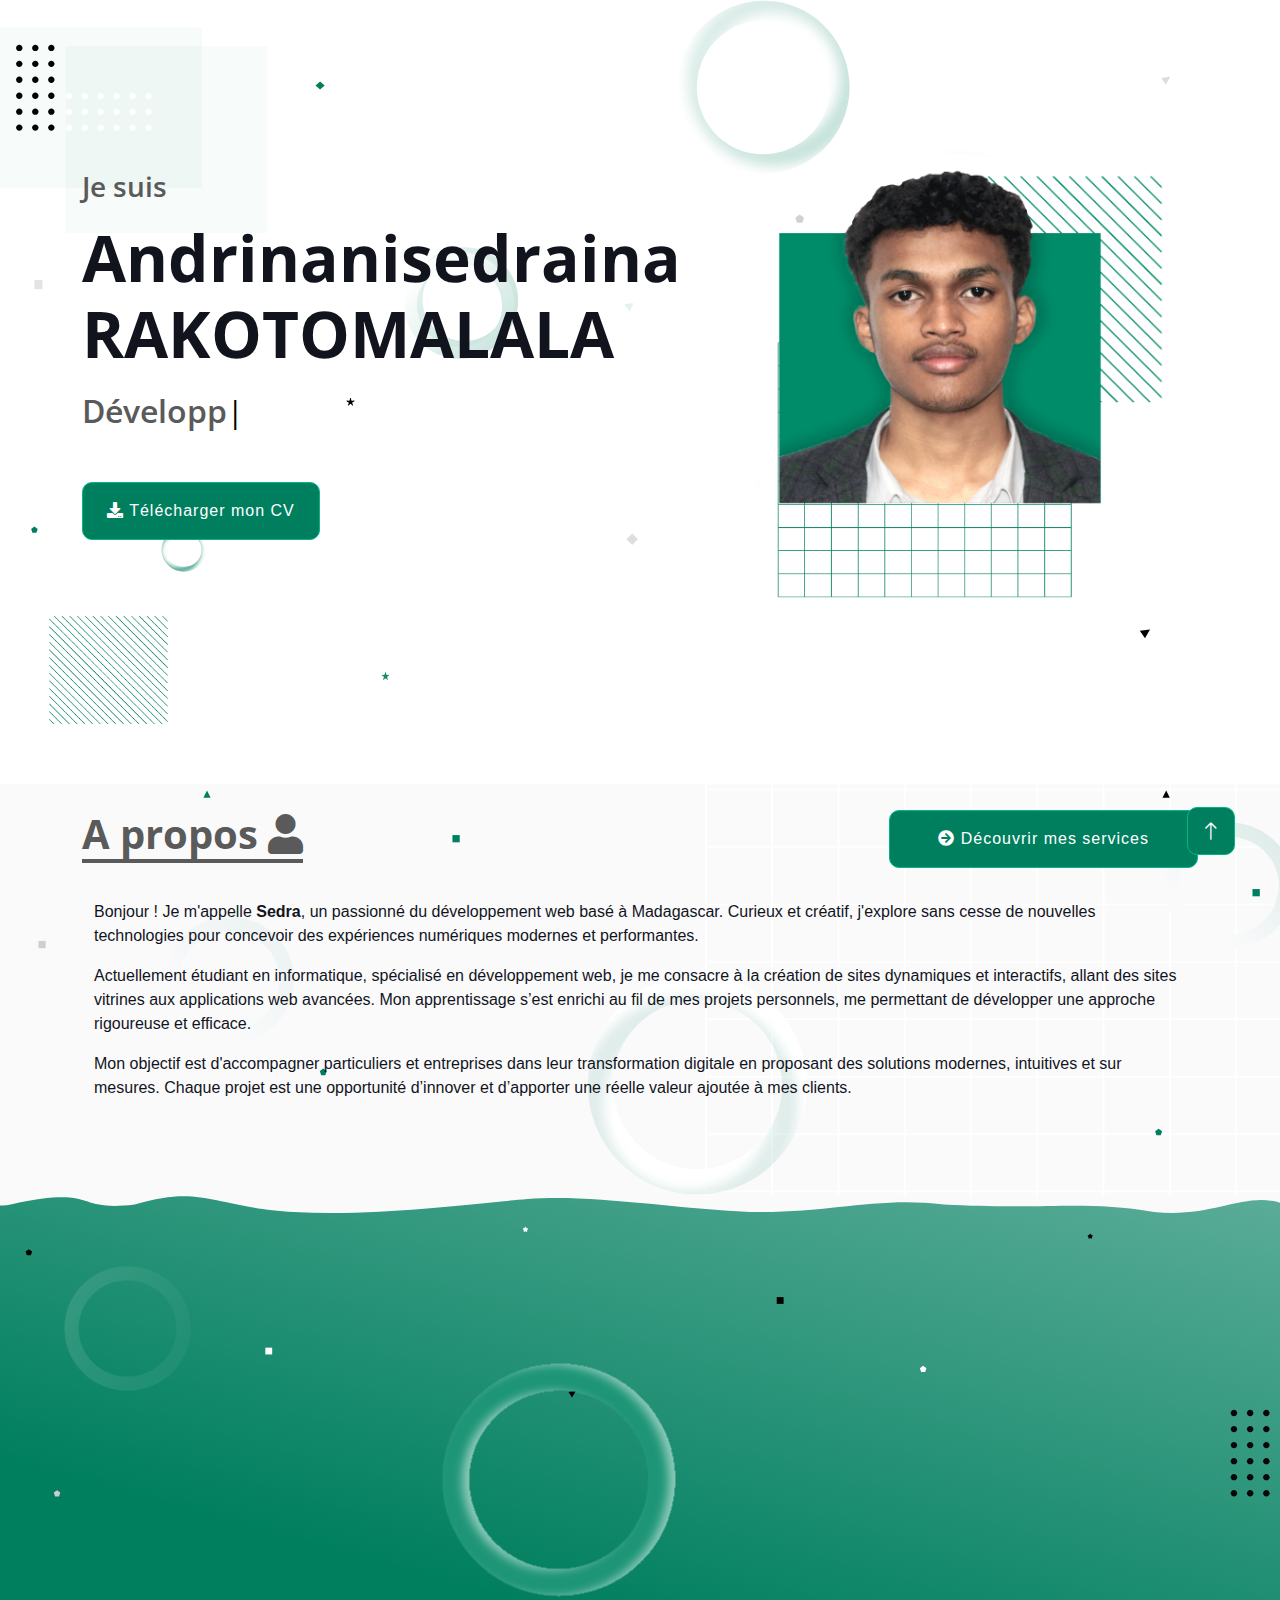
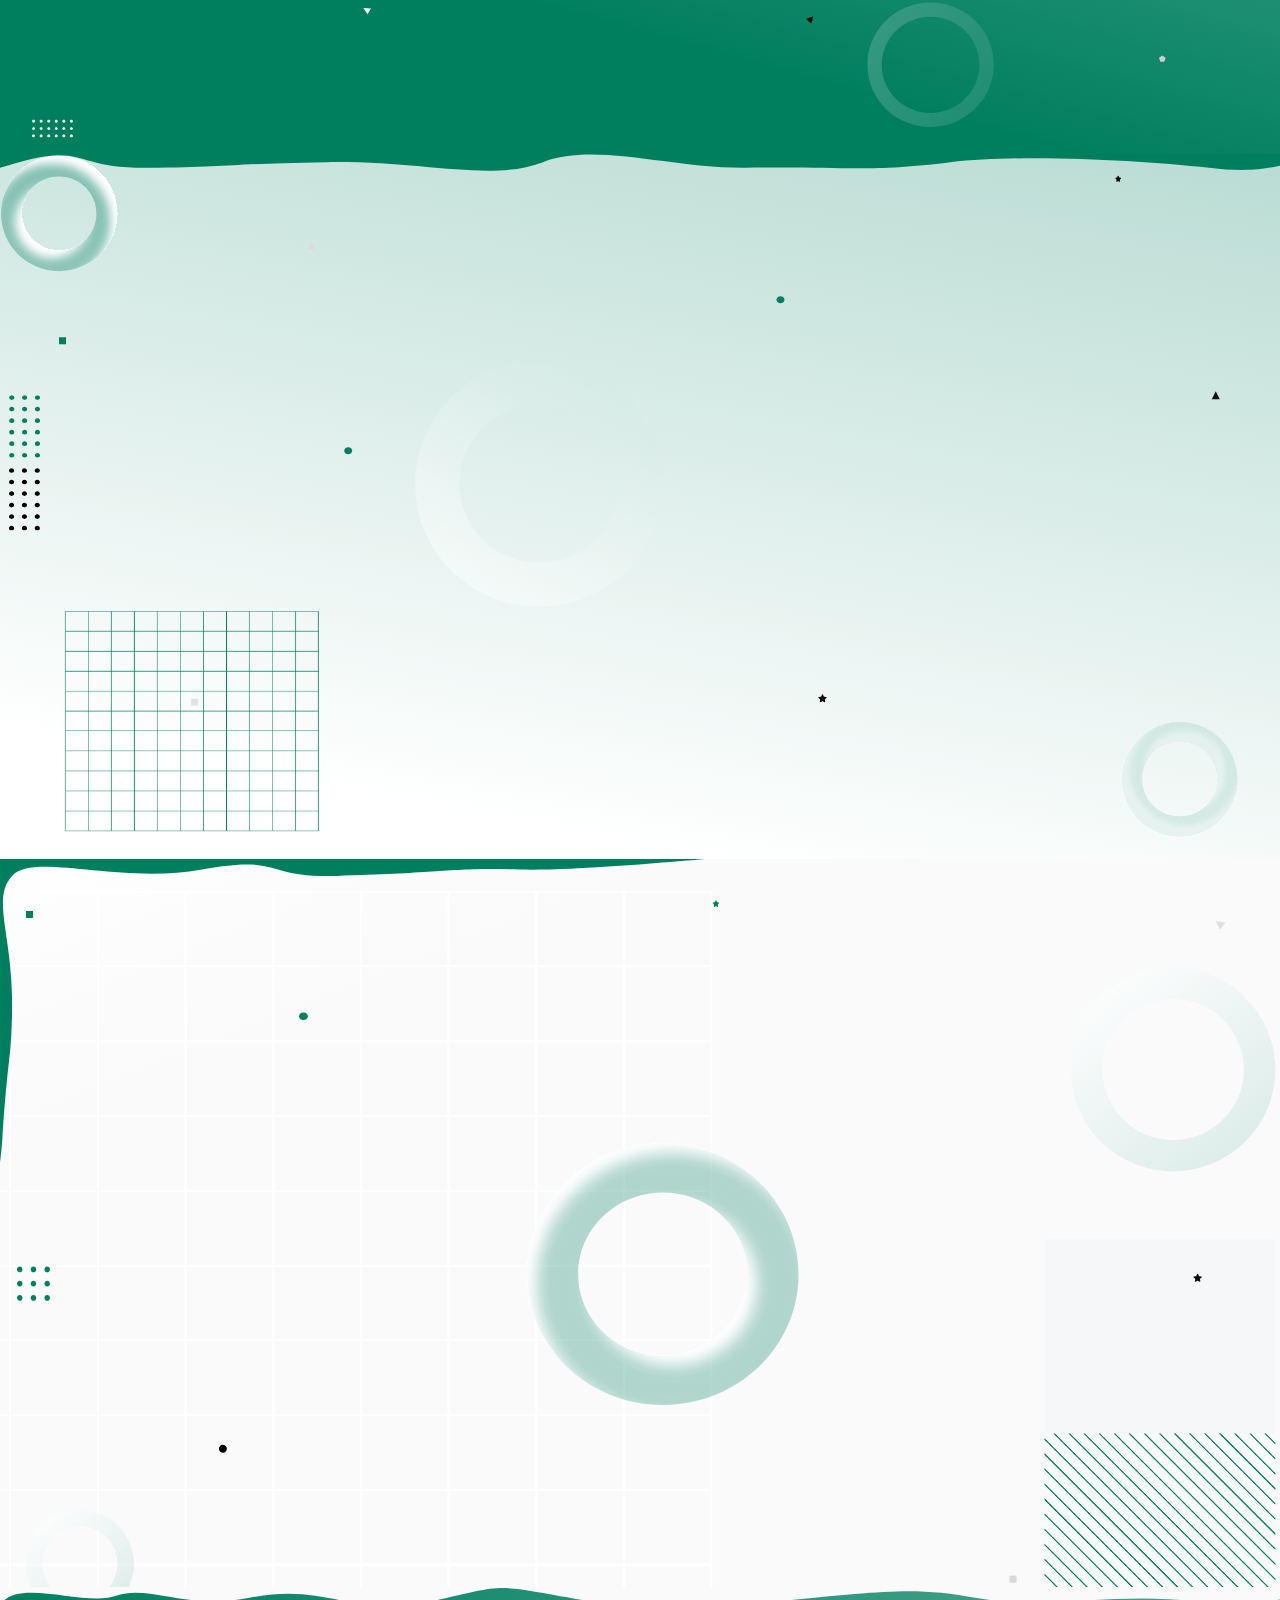
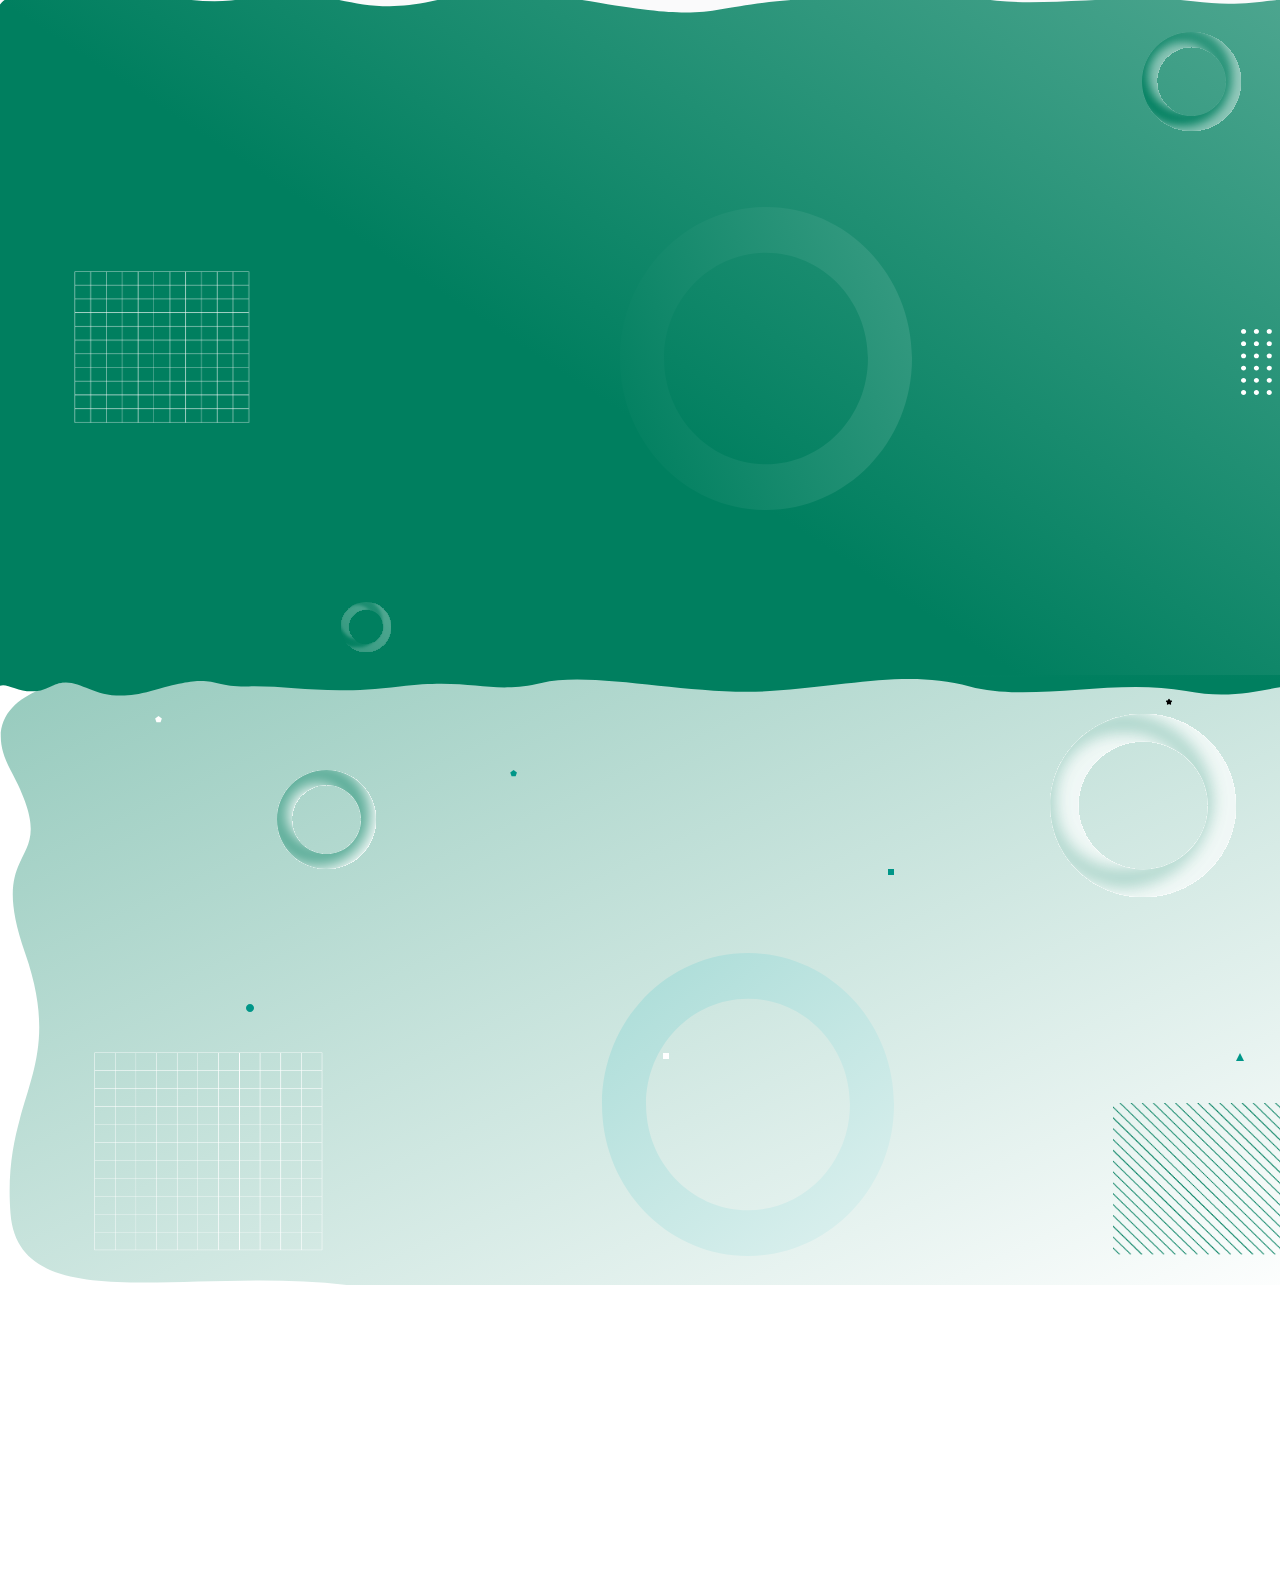
==== index.html @ fb57b001 "Update index.html" ====
<!DOCTYPE html>
<html lang="fr">
    <head>
        <meta charset="utf-8">
        <title>Besedsev</title>
        <meta content="width=device-width, initial-scale=1.0" name="viewport">
        <meta content="" name="keywords">
        <meta content="" name="description">

        <link rel="icon" type="image/png" href="img/favicon.png">


        <link rel="preconnect" href="https://fonts.googleapis.com">
        <link rel="preconnect" href="https://fonts.gstatic.com" crossorigin>
        <link href="https://fonts.googleapis.com/css2?family=Open+Sans:wght@400;500;600;700;800&display=swap" rel="stylesheet">

        <link href="https://cdnjs.cloudflare.com/ajax/libs/font-awesome/5.10.0/css/all.min.css" rel="stylesheet">
        <link href="https://cdn.jsdelivr.net/npm/bootstrap-icons@1.4.1/font/bootstrap-icons.css" rel="stylesheet">

        <link href="lib/animate/animate.min.css" rel="stylesheet">
        <link href="lib/lightbox/css/lightbox.min.css" rel="stylesheet">
        <link href="lib/owlcarousel/assets/owl.carousel.min.css" rel="stylesheet">

        <link href="css/bootstrap.min.css" rel="stylesheet">

        <link href="css/style.css" rel="stylesheet">
    </head>

    <body data-bs-spy="scroll" data-bs-target=".navbar" data-bs-offset="51">

        <div id="spinner" class="show bg-white position-fixed translate-middle w-100 vh-100 top-50 start-50 d-flex align-items-center justify-content-center">
            <img src="img/Logo.svg" class="animate-logo" alt="Logo de chargement" style="width: 100px; height: 100px;">
        </div>



        <nav class="navbar navbar-expand-lg bg-white navbar-light fixed-top py-lg-0 px-4 px-lg-5 wow fadeIn" data-wow-delay="0.1s">
            <a href="index.html" class="navbar-brand d-block d-lg-none scaleanim">
                <img src="img/Logo.svg" style="height: 50px; width: 100px;"class="mylogo" alt="logo"/>
            </a>
            <button type="button" class="navbar-toggler" data-bs-toggle="collapse" data-bs-target="#navbarCollapse">
                <span class="navbar-toggler-icon"></span>
            </button>
            <div class="collapse navbar-collapse justify-content-between py-4 py-lg-0" id="navbarCollapse">
                <div class="navbar-nav ms-auto py-0">
                    <a href="#accueil" class="nav-item nav-link active scaleanim">Accueil</a>
                    <a href="#apropos" class="nav-item nav-link scaleanim">A propos</a>
                    <a href="#competence" class="nav-item nav-link scaleanim">Compétences</a>
                   
                </div>
                <a href="index.php" class="navbar-brand py-3 px-4 mx-3 d-none logo d-lg-block scaleanim">
                    <img src="img/Logo.svg" style="height: 50px; width: 200px;"class="mylogo" alt="logo"/>
                </a>
                <div class="navbar-nav me-auto py-0">
                    <a href="#educations" class="nav-item nav-link scaleanim">Education</a>
                    <a href="#services" class="nav-item nav-link scaleanim">Services</a>
                    <a href="#projets" class="nav-item nav-link scaleanim">Projets</a>
                    <a href="#contact" class="nav-item nav-link scaleanim">Contact</a>
                </div>
            </div>
        </nav>
        <div class="container-fluid bg-light my-6 mt-0" id="accueil">
            <div class="container">
                <div class="row g-5 align-items-center marge">
                    <div class="col-lg-6 py-6 pb-0 pt-lg-0">
                        <h3 class="text-gray mb-3 wow fadeIn" data-wow-delay="0.5s">Je suis</h3>
                        <h2 class="display-3 mb-3 text-dark nom wow fadeInLeft" data-wow-delay="0.3s">
                            Andrinanisedraina RAKOTOMALALA
                        </h2>
                        <h2 class="typed-text-output d-inline"></h2>
                        <div class="typed-text d-none">Développeur web</div>
                        <div class="d-flex align-items-center pt-5">
                    <a href="assets/CV_Sedra_DevWeb_2025.pdf" class="btn btn-primary py-3 px-4 me-5" download>
                        <span class="download-icon">
                            <i class="fas fa-download"></i>
                        </span>
                        <span>Télécharger mon CV</span>
                        <div class="download-effect"></div>
                    </a>
        </div>
                    </div>

                    <div class="col-lg-6 text-center wow fadeInRight" data-wow-delay="0.5s" style="position: relative;">
                        <img src="img/profile11.webp" class="img-fluid profile-img wow fadeIn" data-wow-delay="1s" alt="Mon Image">

                    </div>
                </div>
            </div>
        </div>
        
        <div class="container-fluid aboutimg bg-light pb-5" id="apropos">
            <div class="container">
                <div class="row g-5 wow fadeInUp" data-wow-delay="0.1s">
                    <div class="col">
                        <h1 class="display-6 mb-0 tsipika">A propos <i class="fas fa-user tsipika"></i></h1>
                    </div>
                    <div class="col-lg-6 text-lg-end">
                        <a class="btn btn-primary py-3 px-5" href="#services"><i class="fas fa-arrow-circle-right"></i> Découvrir mes services</a>

                    </div>
                </div>
                <div class="container">
                    <p class="text-dark text-justify">
                        Bonjour ! Je m'appelle <span class="fw-bold text-dark">Sedra</span>, un passionné du développement web basé à Madagascar.
                        Curieux et créatif, j'explore sans cesse de nouvelles technologies pour concevoir des expériences numériques modernes et performantes.
                    </p>
                    <p class="text-dark text-justify">
                        Actuellement étudiant en informatique, spécialisé en développement web, je me consacre à la création de sites dynamiques et interactifs,
                        allant des sites vitrines aux applications web avancées. Mon apprentissage s’est enrichi au fil de mes projets personnels,
                        me permettant de développer une approche rigoureuse et efficace.
                    </p>
                    <p class="text-dark text-justify">
                        Mon objectif est d'accompagner particuliers et entreprises dans leur transformation digitale en proposant des solutions modernes, intuitives et sur mesures.
                        Chaque projet est une opportunité d’innover et d’apporter une réelle valeur ajoutée à mes clients.
                    </p>
                </div>
            </div>
        </div>

        <div class="container-fluid bg-primary p-5 skillimg" id="competence">
            <div class="container">
                <div class="row g-5 wow fadeInUp bg-pattern" data-wow-delay="0.1s">
                    <div class="col">
                        <h1 class="display-6 text-light mb-0 tsipika">Mes Compétences <i class="fas fa-lightbulb tsipika"></i></h1> 
                    </div>
                    <div class="col-lg-6 text-lg-end">
                        <a class="btn btn-light py-3 px-5" href="#contact"><i class="fa fa-handshake fleche"></i> Collaborez avec moi</a>
                    </div>
                </div>
                

                <div class="row wow fadeInUp" data-wow-delay="0.3s">
                    <div class="col-md-6">
                        <div class="skill scaleanim mb-4 p-3 shadow rounded bg-light wow fadeInUp">
                            <div class="d-flex justify-content-between align-items-center">
                                <h5 class="fw-bold text-danger"><i class="fab fa-html5"></i> HTML/CSS</h5>
                                <span class="fw-bold">90%</span>
                            </div>
                            <div class="progress rounded-pill">
                                <div class="progress-bar bg-danger rounded-pill" role="progressbar" style="width: 90%" aria-valuenow="90" aria-valuemin="0" aria-valuemax="100"></div>
                            </div>
                        </div>

                        <div class="skill scaleanim mb-4 p-3 shadow rounded bg-light wow fadeInUp">
                            <div class="d-flex justify-content-between align-items-center">
                                <h5 class="fw-bold" style="color:#5629c2;"><i class="fab fa-php"></i> PHP</h5>
                                <span class="fw-bold">70%</span>
                            </div>
                            <div class="progress rounded-pill">
                                <div class="progress-bar rounded-pill" role="progressbar" style="background-color:#5629c2; width: 70%" aria-valuenow="65" aria-valuemin="0" aria-valuemax="100"></div>
                            </div>
                        </div>

                        <div class="skill scaleanim mb-4 p-3 shadow rounded bg-light wow fadeInUp">
                            <div class="d-flex justify-content-between align-items-center">
                                <h5 class="fw-bold" style="color:#ffd900;"><i class="fab fa-laravel"></i> Laravel</h5>
                                <span class="fw-bold">50%</span>
                            </div>
                            <div class="progress rounded-pill">
                                <div class="progress-bar rounded-pill" role="progressbar" style="background-color:#ffd900; width: 50%" aria-valuenow="50" aria-valuemin="0" aria-valuemax="100"></div>
                            </div>
                        </div>

                        <div class="skill scaleanim mb-4 p-3 shadow rounded bg-light wow fadeInUp">
                            <div class="d-flex justify-content-between align-items-center">
                                <h5 class="fw-bold text-dark"><i class="fab fa-symfony"></i> Symfony</h5>
                                <span class="fw-bold">40%</span>
                            </div>
                            <div class="progress rounded-pill">
                                <div class="progress-bar rounded-pill" role="progressbar" style="background-color:black; width: 40%" aria-valuenow="50" aria-valuemin="0" aria-valuemax="100"></div>
                            </div>
                        </div>
                    </div>
                    

                    <div class="col-md-6">
                        <div class="skill scaleanim mb-4 p-3 shadow rounded bg-light wow fadeInUp">
                            <div class="d-flex justify-content-between align-items-center">
                                <h5 class="fw-bold text-danger"><i class="fab fa-js"></i> Javascript</h5>
                                <span class="fw-bold">50%</span>
                            </div>
                            <div class="progress rounded-pill">
                                <div class="progress-bar bg-danger rounded-pill" role="progressbar" style="width: 50%" aria-valuenow="50" aria-valuemin="0" aria-valuemax="100"></div>
                            </div>
                        </div>

                        <div class="skill scaleanim mb-4 p-3 shadow rounded bg-light wow fadeInUp">
                            <div class="d-flex justify-content-between align-items-center">
                                <h5 class="fw-bold text-info"><i class="fab fa-react"></i> React JS</h5>
                                <span class="fw-bold">40%</span>
                            </div>
                            <div class="progress rounded-pill">
                                <div class="progress-bar bg-info rounded-pill" role="progressbar" style="width: 40%" aria-valuenow="40" aria-valuemin="0" aria-valuemax="100"></div>
                            </div>
                        </div>

                        <div class="skill scaleanim mb-4 p-3 shadow rounded bg-light wow fadeInUp">
                            <div class="d-flex justify-content-between align-items-center">
                                <h5 class="fw-bold text-danger"><i class="fab fa-vuejs"></i> Vue JS</h5>
                                <span class="fw-bold">40%</span>
                            </div>
                            <div class="progress rounded-pill">
                                <div class="progress-bar bg-danger rounded-pill" role="progressbar" style="width: 40%" aria-valuenow="50" aria-valuemin="0" aria-valuemax="100"></div>
                            </div>
                        </div>

                        <div class="skill scaleanim mb-4 p-3 shadow rounded bg-light wow fadeInUp">
                            <div class="d-flex justify-content-between align-items-center">
                                <h5 class="fw-bold text-dark"><i class="fab fa-wordpress"></i> WordPress</h5>
                                <span class="fw-bold">60%</span>
                            </div>
                            <div class="progress rounded-pill">
                                <div class="progress-bar bg-dark rounded-pill" role="progressbar" style="width: 60%" aria-valuenow="60" aria-valuemin="0" aria-valuemax="100"></div>
                            </div>
                        </div>
                    </div>
                </div>
            </div>
        </div>

        <div class="container-fluid educationimg p-5" id="educations">
    <div class="container">
        <div class="row g-3 align-items-center wow fadeInUp" data-wow-delay="0.1s">
            <div class="col-12 col-lg-12">
                <h1 class="display-6 tsipika">Études et formations <i class="fas fa-graduation-cap tsipika"></i></h1>
            </div>
        </div>

        <div class="col-lg-12 wow fadeInUp mt-4">
            <ul class="nav nav-pills mb-4 p-3 bg-white shadow-sm justify-content-center">
                <li class="nav-item">
                    <a class="nav-link active px-3 py-2 d-flex align-items-center" data-bs-toggle="pill" href="#tab-2">
                        <i class="fas fa-graduation-cap me-2"></i>
                        <span>Éducations</span>
                    </a>
                </li>
                <li class="nav-item">
                    <a class="nav-link px-3 py-2 d-flex align-items-center" data-bs-toggle="pill" href="#tab-1">
                        <i class="fas fa-chalkboard-teacher me-2"></i>
                        <span>Formations</span>
                    </a>
                </li>
            </ul>

            <div class="tab-content pb-5">
                <div id="tab-1" class="tab-pane fade show active p-4 bg-white shadow rounded">
                    <div class="row gy-4">
                        <div class="col-sm-6">
                            <h5 class="fw-bold text-dark"> Introduction à la blockchain et aux cryptomonnaies</h5>
                            <hr class="text-primary my-2">
                            <p class="text-muted mb-1">Février, 2025</p>
                            <h6 class="text-primary"> Binance Crypto Académie – formation en ligne</h6>
                        </div>
                        <div class="col-sm-6">
                            <h5 class="fw-bold text-dark">Développement web du clic au code</h5>
                            <hr class="text-primary my-2">
                            <p class="text-muted mb-1">Novembre, 2024</p>
                            <h6 class="text-primary">Orange Digital Center - Gare Soarano</h6>
                        </div>
                        <div class="col-sm-6">
                            <h5 class="fw-bold text-dark">Inroduction à l'électronique embarquée</h5>
                            <hr class="text-primary my-2">
                            <p class="text-muted mb-1">Novembre, 2024</p>
                            <h6 class="text-primary">Orange Digital Center - Gare Soarano</h6>
                        </div>
                        <div class="col-sm-6">
                            <h5 class="fw-bold text-dark">Développement web fullstack</h5>
                            <hr class="text-primary my-2">
                            <p class="text-muted mb-1">Août au Septembre, 2024</p>
                            <h6 class="text-primary">Top Level Center - 67HA</h6>
                        </div>
                        <div class="col-sm-6">
                            <h5 class="fw-bold text-dark">Anglais parlé</h5>
                            <hr class="text-primary my-2">
                            <p class="text-muted mb-1">Novembre 2023</p>
                            <h6 class="text-primary">AECM Madagascar - Ambatondrazaka</h6>
                        </div>
                    </div>
                </div>

                <div id="tab-2" class="tab-pane fade p-4 bg-white shadow rounded">
                    <div class="row gy-4">
                        <div class="col-sm-6">
                            <h5 class="fw-bold text-dark">Informatique (Base de Données & Génie Logiciel)</h5>
                            <hr class="text-primary my-2">
                            <p class="text-muted mb-1">2021 à ce jour en licence 3</p>
                            <h6 class="text-primary">CNTEMAD Antananarivo</h6>
                        </div>
                        <div class="col-sm-6">
                            <h5 class="fw-bold text-dark">Baccalauréat Scientifique</h5>
                            <hr class="text-primary my-2">
                            <p class="text-muted mb-1">2020</p>
                            <h6 class="text-primary">Lycée Privé NFA Ambatondrazaka</h6>
                        </div>
                    </div>
                </div>
            </div>
        </div>
    </div>
</div>

        
        
        <div class="container-fluid serviceimg bg-light pb-5" id="services">
            <div class="container">
                <div class="row g-5 wow fadeInUp" data-wow-delay="0.1s">
                    <div class="col">
                        <h1 class="display-6 mb-0 tsipika">Mes Services <i class="fa fa-tasks tsipika"></i></h1>
                    </div>
                    <div class="col-lg-6 text-lg-end">
                        <a class="btn btn-primary py-3 px-5" href="#contact"><i class="fas fa-envelope email"></i> Prenez contact</a>
                    </div>
                </div>
                <div class="row g-4 pb-4">
                    <div class="col-lg-6 wow fadeInLeft" data-wow-delay="0.1s">
                        <div class="service-item d-flex scaleanim bordeer flex-column flex-sm-row bg-white rounded h-100 p-4 p-lg-5">
                            <div class="bg-icon flex-shrink-0 mb-3">
                                <i class="fa fa-shopping-cart fa-2x text-white"></i>
                            </div>
                            <div class="ms-sm-4">
                                <h4 class="mb-3">Création de boutiques en ligne (E-commerce)</h4>
                                <p class="text-muted">Conception de sites de commerce en ligne avec des fonctionnalités de gestion des produits, paiement sécurisé.</p>
                            </div>
                        </div>
                    </div>

                    <div class="col-lg-6 wow fadeInRight" data-wow-delay="0.3s">
                        <div class="service-item scaleanim bordeer d-flex flex-column flex-sm-row bg-white rounded h-100 p-4 p-lg-5">
                            <div class="bg-icon flex-shrink-0 mb-3">
                                <i class="fa fa-mobile-alt fa-2x text-white"></i>
                            </div>
                            <div class="ms-sm-4">
                                <h4 class="mb-3">Développement d’applications web et PWA</h4>
                                <p class="text-muted">Conception d’applications accessibles sur mobile et hors ligne avec une interface fluide.</p>
                            </div>
                        </div>
                    </div>

                    <div class="col-lg-6 wow fadeInUp" data-wow-delay="0.1s">
                        <div class="service-item bordeer scaleanim d-flex flex-column flex-sm-row bg-white rounded h-100 p-4 p-lg-5">
                            <div class="bg-icon flex-shrink-0 mb-3">
                                <i class="fab fa-wordpress fa-2x text-white"></i>

                            </div>
                            <div class="ms-sm-4">
                                <h4 class="mb-3">Intégration de CMS</h4>
                                <p class="text-muted">Installation et personnalisation de CMS populaires pour permettre une gestion facile des contenus, tout en maintenant une performance optimale.</p>
                            </div>
                        </div>
                    </div>

                    <div class="col-lg-6 wow  fadeInDown" data-wow-delay="0.3s">
                        <div class="service-item bordeer scaleanim d-flex flex-column flex-sm-row bg-white rounded h-100 p-4 p-lg-5">
                            <div class="bg-icon flex-shrink-0 mb-3">
                                <i class="fa fa-tools fa-2x text-white"></i>
                            </div>
                            <div class="ms-sm-4">
                                <h4 class="mb-3">Maintenance & Optimisation</h4>
                                <p class="text-muted">Optimisation et suivi des performances de vos sites web.</p>
                            </div>
                        </div>
                    </div>
                </div>
            </div>
        </div>

        <div class="container-xxl bg-primary projetimg pb-5" id="projets">
            <div class="container">
                <div class="row g-5 align-items-center wow fadeInUp" data-wow-delay="0.1s">
                    <div class="col-lg-6">
                        <h1 class="display-6 mb-0 text-light tsipika">Mes Projets <i class="fas fa-folder-open tsipika"></i></h1> 
                    </div>


                    <div class="col-lg-6 text-lg-end">
                        <ul class="list-inline mx-n3 mb-0" id="portfolio-flters">
                            <li class="mx-3 active" data-filter="*">Tous</li>
                            <li class="mx-3" data-filter=".first">Site de gestion</li>
                            <li class="mx-3" data-filter=".second">Site vitrine</li>
                        </ul>
                    </div>
                        
                </div>

                <div class="row g-4 portfolio-container wow fadeInUp" data-wow-delay="0.1s">
                    <div class="col-lg-4 col-md-6 portfolio-item first">
                        <div class="portfolio-img scaleanim border bordeer rounded overflow-hidden">
                            <img class="img-fluid" src="img/project-3.webp" alt="Projet 1">
                            <div class="portfolio-overlay">
                                <h3>Gestion d'un grand hôpital (Octobre 2024 - Janvier 2025)</h3>
                                <p>Un système complet pour gérer les patients, les rendez-vous médicaux, et l’organisation du personnel hospitalier etc...</p>
                                <p>Technologies utilisées: CodeIgniter 2, Bootstrap 5, JavaScript, HTML/CSS</p>
                                
                                <div class="portfolio-icons">
                                    <a class="btn btn-lg-square btn-outline-secondary border-2 mx-1" href="img/project-3.webp" data-lightbox="portfolio">
                                        <i class="fa fa-eye"></i>
                                    </a>
                                   <!--  <a class="btn btn-lg-square btn-outline-secondary border-2 mx-1" href="#">
                                        <i class="fa fa-link"></i>
                                    </a> -->
                                </div>
                            </div>
                        </div>
                    </div>

                    <div class="col-lg-4 col-md-6 portfolio-item first">
                        <div class="portfolio-img scaleanim border bordeer rounded overflow-hidden">
                            <img class="img-fluid" src="img/project-2.webp" alt="Projet 2">
                            <div class="portfolio-overlay">
                            <h3>Plateforme de gestion des transactions en cryptomonnaie (en cours)</h3>
                                <p>Développement d'une application web permettant de gérer les transactions en cryptomonnaie. 
                                <p>Technologies utilisées: Laravel 10, Bootstrap 5, HTML/CSS</p>

                               
                                <div class="portfolio-icons">
                                    <a class="btn btn-lg-square btn-outline-secondary border-2 mx-1" href="img/project-2.webp" data-lightbox="portfolio">
                                        <i class="fa fa-eye"></i>
                                    </a>
                                 <!--    <a class="btn btn-lg-square btn-outline-secondary border-2 mx-1" href="#">
                                        <i class="fa fa-link"></i>
                                    </a> -->
                                </div>
                            </div>
                        </div>
                    </div>

                    <div class="col-lg-4 col-md-6 portfolio-item first">
                        <div class="portfolio-img scaleanim border bordeer rounded overflow-hidden">
                            <img class="img-fluid" src="img/project-1.webp" alt="Projet 3">
                            <div class="portfolio-overlay">
                                <h3>Gestion des notes des étudiants (Juillet 2024 – Septembre 2024)</h3>
                                <p>Projet en PHP pour la gestion des étudiants, classes, matières, notes.</p>
                                <p>Technologie utilisée: PHP 8, Bootstrap 5, HTML/CSS</p>
                                <div class="portfolio-icons">
                                    <a class="btn btn-lg-square btn-outline-secondary border-2 mx-1" href="img/project-1.webp" data-lightbox="portfolio">
                                        <i class="fa fa-eye"></i>
                                    </a>
                                    <a class="btn btn-lg-square btn-outline-secondary border-2 mx-1" href="https://gestionnotes.byethost22.com">
                                        <i class="fa fa-link"></i>
                                    </a>
                                </div>
                            </div>
                        </div>
                    </div>
                    <div class="col-lg-4 col-md-6 portfolio-item second">
                        <div class="portfolio-img scaleanim border bordeer rounded overflow-hidden">
                            <img class="img-fluid" src="img/project-4.webp" alt="Projet 4">
                            <div class="portfolio-overlay">
                                <h3>Mon site web portfolio officiel (Janvier 2025 - Février 2025)</h3>
                                <p>Un espace où je partage ma biographie, mes compétences et mes projets en tant que développeur web.</p>
                                <p>Technologies et outils utilisées: Javascript, Bootstrap 5, HTML/CSS, Lunacy</p>
                                <div class="portfolio-icons">
                                    <a class="btn btn-lg-square btn-outline-secondary border-2 mx-1" href="img/project-4.webp" data-lightbox="portfolio">
                                        <i class="fa fa-eye"></i>
                                    </a>
                                    <a class="btn btn-lg-square btn-outline-secondary border-2 mx-1" href="https://besedev.vercel.app">
                                        <i class="fa fa-link"></i>
                                    </a>
                                </div>
                            </div>
                        </div>
                    </div>
                    <div class="col-lg-4 col-md-6 portfolio-item second">
                        <div class="portfolio-img scaleanim border bordeer rounded overflow-hidden">
                            <img class="img-fluid" src="img/project-5.webp" alt="Projet 5">
                            <div class="portfolio-overlay">
                                <h3>Portfolio 2</h3>
                                <p>Mon portfolio personnel 2 (Août 2024 – Septembre 2024)</p>
                                <p>Technologies utilisées: ReactJs, HTML/CSS (projet pratique du framework ReactJs)</p>
                                <div class="portfolio-icons">
                                    <a class="btn btn-lg-square btn-outline-secondary border-2 mx-1" href="img/project-5.webp" data-lightbox="portfolio">
                                        <i class="fa fa-eye"></i>
                                    </a>
                                    <!-- <a class="btn btn-lg-square btn-outline-secondary border-2 mx-1" href="#">
                                        <i class="fa fa-link"></i>
                                    </a>
 -->                                </div>
                            </div>
                        </div>
                    </div>

                </div>
            </div>
        </div>

        <div class="container-fluid contactimg pb-4" id="contact">
            <div class="container">
                <div class="row g-5 wow fadeInUp" data-wow-delay="0.1s">
                    <div class="col-lg-12">
                        <h1 class="display-6 mb-0 tsipika">Contact <i class="fas fa-phone tsipika"></i></h1> 
                    </div>
                </div>
                <div class="row g-5">
                    <div class="col-lg-5 col-md-6 wow fadeInUp" data-wow-delay="0.1s">
                        <p class="mb-2">Adresse :</p>
                        <h3 class="fw-bold">Antananarivo, Madagascar</h3>
                        <hr class="w-100">
                        <p class="mb-2">Téléphone :</p>
                        <h3 class="fw-bold">+261 38 36 028 76</h3>
                        <hr class="w-100">
                        <p class="mb-2">Email :</p>
                        <h3 class="fw-bold">nisedraina999@gmail.com</h3>
                        <hr class="w-100">
                        <p class="mb-2">Autres moyens de communication :</p>
                        <div class="d-flex pt-2">
                            <a class="btn btn-square btn-primary me-2 scaleanim" href="https://www.linkedin.com/in/sedra-dev"><i class="fab fa-linkedin-in"></i></a>
                            <a class="btn btn-square btn-primary me-2 scaleanim" href="https://t.me/BESEDRA"><i class="fab fa-telegram"></i></a>
                            <a class="btn btn-square btn-primary me-2 scaleanim" href="https://wa.me/261338473477"><i class="fab fa-whatsapp"></i></a>
                        </div>
                    </div> 

                    <div class="col-lg-7 col-md-6 wow fadeInUp" data-wow-delay="0.5s">
                        <p class="mb-4">Vous avez un projet en tête ou une opportunité à me proposer ?<br>
                        Je serais ravi d’échanger avec vous ! N’hésitez pas à me contacter pour discuter de vos besoins et voir comment nous pouvons collaborer. Envoyez-moi un message dès maintenant !</a></p>

<form action="https://formspree.io/f/xvgkpzqo" method="post" id="contactForm" autocomplete="off">
    <div class="row g-3">
        <div class="col-md-6">
            <div class="form-floating">
                <input type="text" class="form-control" name="name" id="inputName" placeholder="Votre nom" required>
                <label for="inputName">Votre nom</label>
            </div>
        </div>
        
        <div class="col-md-6">
            <div class="form-floating">
                <input type="email" class="form-control" name="email" id="inputEmail" placeholder="Votre email" required>
                <label for="inputEmail">Votre email</label>
            </div>
        </div>
        
        <div class="col-12">
            <div class="form-floating">
                <input class="form-control" id="inputSubject" type="text" name="subject" placeholder="Objet" required>
                <label for="inputSubject">Objet</label>
            </div>
        </div>
        
        <div class="col-12">
            <div class="form-floating">
                <textarea class="form-control" placeholder="Votre message" id="inputMessage" name="message" style="height: 100px" required></textarea>
                <label for="inputMessage">Message</label>
            </div>
        </div>

        <div class="col-12">
            <button class="btn btn-primary py-3 px-5" id="btn" type="submit"><i class="fa fa-paper-plane"></i> Envoyer</button>
        </div>
    </div>
</form>

<div id="confirmationMessage" class="alert alert-success text-center p-3 d-none" style="position: fixed; top: 25%; left: 50%; transform: translate(-50%, -50%); width: 300px; box-shadow: 0 4px 6px rgba(0, 0, 0, 0.1); border-radius: 8px; background-color: #007F5F; color: white; font-weight: bold; opacity: 1; transition: opacity 1s ease-in-out;">
    <i class="fa fa-check-circle"></i> Votre message a été envoyé avec succès !
</div>

                    </div>
                </div>
            </div>
        </div>
       
        <!-- ====== Footer Start ====== -->
    <footer class="footer wow fadeInUp footerimg" data-wow-delay=".15s">
    <div class="footer-widgets">
        <div class="container">
            <div class="row">
                <!-- Logo et description -->
                <div class="col-xl-4 col-lg-4 col-md-6">
    <div class="widget text-center scaleanim">
        <a href="index.php" class="navbar-brand d-block">
            <img src="img/Logo.svg" style="height: 50px; width: 200px;" class="mylogo" alt="logo"/>
        </a>
    </div>
    <p class="widget-desc text-start">
        Nous accompagnons les entreprises dans leur transformation digitale en concevant des solutions web performantes et adaptées à leurs besoins.
    </p>
</div>


                <!-- Liens utiles -->
                <div class="col-xl-2 col-lg-2 col-md-6 col-sm-6">
                    <div class="widget">
                        <h5 class="widget-title text-primary">Liens utiles</h5>
                        <ul class="widget-links">
                            <li class="scaleanim"><a href="#accueil"><i class="text-primary fa fa-home"></i> Accueil</a></li>
                            <li class="scaleanim"><a href="#apropos"><i class="text-primary fa fa-info-circle"></i> À propos</a></li>
                            <li class="scaleanim"><a href="#services"><i class="text-primary fa fa-cogs"></i> Services</a></li>
                            <li class="scaleanim"><a href="#contact"><i class="text-primary fa fa-envelope"></i> Contact</a></li>


                        </ul>
                    </div>
                </div>

                <!-- Engagements -->
                <div class="col-xl-3 col-lg-3 col-md-6 col-sm-6">
                    <div class="widget">
                        <h5 class="widget-title text-primary">Mes réseaux</h5>
                        <ul class="widget-links">
                            <li class="scaleanim"><a class="me-2 scaleanim" href="https://www.linkedin.com/in/sedra-dev"><i class="text-primary fs fab fa-linkedin-in"></i>sedra-dev</a></li>
                            
                            <li class="scaleanim"><a href="https://nisedraina999@gmail.com" class="me-2 scaleanim"><i class="text-primary fa fa-envelope"></i>nisedraina999@gmail.com</a></li>

                            <li class="scaleanim"><a href="https://wa.me/261338473477" class="me-2 scaleanim"><i class="text-primary fab fa-whatsapp"></i>+261338473477</a></li>

                            <li class="scaleanim"><a href="https://t.me/BESEDRA" class="me-2 scaleanim"><i class="text-primary fab fa-telegram"></i>t.me/BESEDRA</a></li>
                        </ul>
                     
                    </div>
                </div>

                <!-- Services proposés -->
                <div class="col-xl-3 col-lg-3 col-md-6 col-sm-6">
                    <div class="widget">
                        <h5 class="widget-title text-primary">Ce que je propose</h5>
                        <ul class="widget-links">
                           <li><a><i class="text-primary fas fa-angle-right"></i> Création de sites vitrines</a></li>
                            <li><a><i class="text-primary fas fa-angle-right"></i> Refonte et optimisation</a></li>
                            <li><a><i class="text-primary fas fa-angle-right"></i> Marketing digital</a></li>
                            <li><a><i class="text-primary fas fa-angle-right"></i> Développement de sites E-commerce</a></li>
                        </ul>
                    </div>
                </div>
            </div>
        </div>
    </div>

    <!-- Copyright -->
    <div class="container-fluid copyright" style="border-top: 1px solid rgba(17, 17, 17, .1); padding: 25px 0;">
        <div class="container">
            <div class="row">
                <div class="col-md-12 text-center mb-2 mb-md-0">
                    &copy; <a href="#">Besedev</a>, 2025 - Tous droits réservés.
                </div>
            </div>
        </div>
    </div>
</footer>

      <!-- ====== Footer End ====== -->
        <a href="#" class="btn btn-lg btn-primary btn-lg-square back-to-top">
            <i class="bi bi-arrow-up"></i>
        </a>
    <!-- JavaScript Libraries -->
    <script src="https://code.jquery.com/jquery-3.4.1.min.js"></script>
    <script src="https://cdn.jsdelivr.net/npm/bootstrap@5.0.0/dist/js/bootstrap.bundle.min.js"></script>
    <script src="lib/wow/wow.min.js"></script>
    <script src="lib/easing/easing.min.js"></script>
    <script src="lib/waypoints/waypoints.min.js"></script>
    <script src="lib/typed/typed.min.js"></script>
    <script src="lib/counterup/counterup.min.js"></script>
    <script src="lib/owlcarousel/owl.carousel.min.js"></script>
    <script src="lib/isotope/isotope.pkgd.min.js"></script>
    <script src="lib/lightbox/js/lightbox.min.js"></script>

      
    <script>
        document.addEventListener("DOMContentLoaded", function() {
            let quotes = document.querySelectorAll(".quote");
            let index = 0;
    
            function showNextQuote() {
                quotes[index].classList.remove("active");
                index = (index + 1) % quotes.length;
                quotes[index].classList.add("active");
            }
    
            quotes[index].classList.add("active");
            setInterval(showNextQuote, 5000); // Change toutes les 5 secondes
        });
    </script>
    

    <!-- Template Javascript -->
    <script src="js/main.js"></script>


<!-- anim msg de confirmation  -->
<script>
    document.addEventListener("DOMContentLoaded", function() {
        const contactForm = document.querySelector("#contactForm");
        const btn = document.querySelector("#btn");
        const confirmationMessage = document.querySelector("#confirmationMessage");

        contactForm.addEventListener("submit", function(e) {
            e.preventDefault(); // Empêcher le rechargement de la page
            btn.innerHTML = '<i class="fa fa-spinner fa-spin"></i> Envoi...';
            btn.disabled = true;

            const formData = new FormData(this);

            fetch(this.action, {
                method: this.method,
                body: formData,
                headers: { 'Accept': 'application/json' }
            }).then(response => response.json())
            .then(data => {
                if (data.ok) {
                    confirmationMessage.classList.remove("d-none");
                    setTimeout(() => {
                        confirmationMessage.style.opacity = "0";
                        setTimeout(() => {
                            confirmationMessage.classList.add("d-none");
                            confirmationMessage.style.opacity = "1";
                        }, 1000);
                    }, 3000);
                    contactForm.reset();
                } else {
                    alert("Erreur lors de l'envoi du message. Veuillez réessayer.");
                }
            }).catch(error => {
                alert("Erreur de connexion. Veuillez vérifier votre connexion internet.");
            }).finally(() => {
                btn.innerHTML = '<i class="fa fa-paper-plane"></i> Envoyer';
                btn.disabled = false;
            });
        });
    });
</script>


<script>
    // Ajoutez ce script à votre page pour garantir que le filtre s'initialise correctement après le chargement complet
$(document).ready(function() {
    // Petit délai pour s'assurer que toutes les images sont chargées
    setTimeout(function() {
        // Réinitialisation du conteneur de portfolio
        $('.portfolio-container').isotope({
            itemSelector: '.portfolio-item',
            layoutMode: 'fitRows'
        });
        
        // Gestion des filtres
        $('#portfolio-flters li').on('click', function() {
            $('#portfolio-flters li').removeClass('active');
            $(this).addClass('active');
            
            $('.portfolio-container').isotope({
                filter: $(this).data('filter')
            });
        });
    }, 300);
});
</script>
    </body>
</html>
---- css/style.css ----
/********** Template CSS **********/
:root {
    --primary: #007F5F;
    --secondary: #0A192F;
    --light: #FAFAFB;
    --dark: #000000;
    --gray: #5A5A5A;

}

/* updatecode 17*/
.footer {
    width: 100%;
    background-color: #f8f9fa;
    padding-top: 30px;
    padding-left: 30px;
    padding-right: 30px;
}

.footer .container {
    max-width: 1140px;
    margin: auto;
}

.footer h5, .footer h4 {
    color: #333;
    margin-bottom: 15px;
}

.footer ul {
    padding: 0;
    list-style: none;
}

.footer ul li {
    margin-bottom: 8px;
}

.footer ul li a {
    text-decoration: none;
    color: #333;
    font-weight: 500;
}

.footer ul li a i {
    margin-right: 8px;
    color: #007bff;
}

.footer .social-icons a {
    font-size: 20px;
    color: #333;
    margin: 0 10px;
    transition: 0.3s;
}

.footer .social-icons a:hover {
    color: #00a10d;
}

/* Responsive */
@media (max-width: 768px) {
    /* .footer .row {
        text-align: center;
    } */
    .footer .social-icons {
        margin-top: 10px;
    }
        .portfolio-overlay h3 {
        font-size: 12px
    }

    .portfolio-overlay p {
        font-size: 9px
    }
}

/* code responsive */
@media (max-width: 576px) { /* Écran mobile */
    .nav-pills .nav-link {
        font-size: 16px !important; /* Réduit la taille du texte */
        padding: 8px !important; /* Ajuste le padding */
    }

    .nav-pills .nav-link i {
        font-size: 16px !important; /* Diminue l'icône */
    }

    .display-6 {
        font-size: 20px !important; /* Réduit le titre */
    }

    .btn {
        padding: 10px 15px !important; /* Réduit le bouton */
        font-size: 14px !important; /* Ajuste la taille du texte */
    }

    .tab-content .col-sm-6 {
        width: 100%; /* Une seule colonne sur mobile */
    }

    .portfolio-overlay h3 {
        font-size: 12px
    }

    .portfolio-overlay p {
        font-size: 9px
    }

}



.hovered {
    color:#000000;
}
.hovered:hover {
    color:#007F5F;
}



/*#96C2DB, #E5EDF1*/

/*.mylogo {
    height: 50px;
    width: 200px;
}*/


.back-to-top {
    position: fixed;
    display: none;
    right: 45px;
    bottom: 45px;
    z-index: 99;
}

/*.my-6 {
    margin-top: 6rem;
    margin-bottom: 6rem;
}
*/
.py-6 {
    padding-top: 6rem;
    padding-bottom: 6rem;
}

/* by besedra */
.g-5 {
    /* padding-top: 3rem; */
    padding-bottom: 2rem;
}


/*** Spinner ***/
#spinner {
    opacity: 0;
    visibility: hidden;
    transition: opacity .5s ease-out, visibility 0s linear .5s;
    z-index: 99999;
}

#spinner.show {
    transition: opacity .5s ease-out, visibility 0s linear 0s;
    visibility: visible;
    opacity: 1;
}


/*** Button ***/
.btn {
    font-weight: 500;
    font-family: 'Montserrat', sans-serif;
    letter-spacing: 1px;
    transition: .5s;
}

.btn.btn-primary,
.btn.btn-secondary {
    color: #FFFFFF;
}

.btn-square {
    width: 38px;
    height: 38px;
}

.btn-sm-square {
    width: 32px;
    height: 32px;
}

.btn-lg-square {
    width: 48px;
    height: 48px;
}

.btn-square,
.btn-sm-square,
.btn-lg-square {
    padding: 0;
    display: flex;
    align-items: center;
    justify-content: center;
    font-weight: normal;
}

/*boutton vao2*/



/*** Navbar ***/
.navbar.fixed-top {
    display: none;
    transition: .5s;
}

.navbar .navbar-nav .nav-link {
    padding: 20px 15px;
    color: var(--dark);
    font-size: 18px;
    font-weight: 600;
    outline: none;
}

.navbar .navbar-nav .nav-link:hover,
.navbar .navbar-nav .nav-link.active {
    color: var(--primary);
}

@media (max-width: 991.98px) {
    .navbar .navbar-nav .nav-link  {
        padding: 10px 0;
    }
}


/*** Header ***/

.social-btn {
    transition: all 0.3s ease;
}

.social-btn:hover {
    transform: translateY(-3px);
    box-shadow: 0 5px 10px rgba(0, 0, 0, 0.15);
} 

#accueil {
    
    background: url(../img/header.svg) no-repeat;
    background-size: cover;

}

.typed-cursor {
    font-size: 30px;
    color: var(--dark);
}

.btn-play {
    position: relative;
    display: block;
    box-sizing: content-box;
    width: 16px;
    height: 26px;
    border-radius: 100%;
    border: none;
    outline: none !important;
    padding: 18px 20px 20px 28px;
    background: var(--primary);
}

.btn-play:before {
    content: "";
    position: absolute;
    z-index: 0;
    left: 50%;
    top: 50%;
    transform: translateX(-50%) translateY(-50%);
    display: block;
    width: 60px;
    height: 60px;
    background: var(--primary);
    border-radius: 100%;
    animation: pulse-border 1500ms ease-out infinite;
}

.btn-play:after {
    content: "";
    position: absolute;
    z-index: 1;
    left: 50%;
    top: 50%;
    transform: translateX(-50%) translateY(-50%);
    display: block;
    width: 60px;
    height: 60px;
    background: #FFFFFF;
    border-radius: 100%;
    transition: all 200ms;
}

.btn-play span {
    display: block;
    position: relative;
    z-index: 3;
    width: 0;
    height: 0;
    left: -1px;
    border-left: 16px solid var(--primary);
    border-top: 11px solid transparent;
    border-bottom: 11px solid transparent;
}

@keyframes pulse-border {
    0% {
        transform: translateX(-50%) translateY(-50%) translateZ(0) scale(1);
        opacity: 1;
    }

    100% {
        transform: translateX(-50%) translateY(-50%) translateZ(0) scale(2);
        opacity: 0;
    }
}

.modal-video .modal-dialog {
    position: relative;
    max-width: 800px;
    margin: 60px auto 0 auto;
}

.modal-video .modal-body {
    position: relative;
    padding: 0px;
}

.modal-video .close {
    position: absolute;
    width: 30px;
    height: 30px;
    right: 0px;
    top: -30px;
    z-index: 999;
    font-size: 30px;
    font-weight: normal;
    color: #FFFFFF;
    background: #000000;
    opacity: 1;
}
.aboutimg {
     background: url(../img/about.svg) no-repeat;
    background-size: cover;
}


/*** About ***/
#apropos .years .display-1 {
    font-size: 10rem;
    line-height: 9rem;
}

#apropos .years h5 {
    letter-spacing: 30px;
    margin-right: -30px;
}
@media (max-width: 768px) {
    .about-container {
        max-width: 90%; /* Maintenir une bonne largeur */
        padding: 20px;
        border-left: 4px solid #007F5F; /* Garder la bordure fine */
        text-align: left; /* Aligner le texte à gauche */
    }

    .about-container p {
        font-size: 16px;
        text-align: left; /* Forcer l'alignement à gauche */
    }
}



/*** Skills ***/
.scaleanim {
        transition: transform 0.3s ease-in-out; /* Durée de l'animation */
    }

    .scaleanim:hover {
        transform: scale(1.05); /* Agrandir légèrement (5%) */
    }
    
#competence .progress {
    height: 5px;
    border-radius: 5px;
}

#competence .progress .progress-bar {
    width: 0px;
    border-radius: 5px;
    transition: 3s;
}

#competence .nav-pills .nav-link {
    color: var(--dark);
}

#competence .nav-pills .nav-link.active {
    color: #FFFFFF;
}

#competence .tab-content hr {
    width: 30px;
}
.nav-pills .nav-item {
    width: 50%;
}


/*** Service ***/

.bordeer {
    box-shadow: 0px 10px 30px rgba(0, 0, 0, 0.5);
    background: url(../img/card.svg) no-repeat;
    background-size: cover;
}
.service-item .bg-icon {
    width: 100px;
    height: 100px;
    display: flex;
    align-items: center;
    justify-content: center;
    background: url(../img/bg-icon.png) center center no-repeat;
    background-size: cover;
}


/* Filtrage des projets */
#portfolio-flters li {
    display: inline-block;
    font-weight: 500;
    color: #FAFAFB;
    cursor: pointer;
    transition: 0.5s;
    border-bottom: 2px solid transparent;
}

#portfolio-flters li:hover,
#portfolio-flters li.active {
    color: #FAFAFB;;
    border-color: #FAFAFB;;
}

/* Conteneur de l'image de projet */
.portfolio-img {
    position: relative;
    overflow: hidden;
}

/* Superposition de description et icônes */
.portfolio-overlay {
    position: absolute;
    top: 0;
    left: 0;
    width: 100%;
    height: 100%;
    background: rgb(45 45 45 / 90%);
    display: flex;
    flex-direction: column;
    align-items: center;
    justify-content: center;
    color: #fff;
    text-align: center;
    padding: 20px;
    opacity: 0;
    transform: translateY(20px);
    transition: opacity 0.5s ease, transform 0.5s ease;
}

.portfolio-img:hover .portfolio-overlay {
    opacity: 1;
    transform: translateY(0);
}

.portfolio-overlay h3 {
    font-size: 15px;
  /*  color: #007F5F;*/
    margin-bottom: 10px;
}

.portfolio-overlay p {
    font-size: 12px;
    margin-bottom: 20px;
}

/* Style des icônes */
.portfolio-icons a {
    margin: 0 5px;
    font-size: 1.2rem;
    color: #fff;
    border: 2px solid #fff;
    border-radius: 50%;
    width: 40px;
    height: 40px;
    display: inline-flex;
    align-items: center;
    justify-content: center;
    transition: background 0.3s, color 0.3s;
}

.portfolio-icons a:hover {
    background: #fff;
    color: var(--primary);
}

/*.policekely {
    font-size: px;
}*/


/*** Team ***/
.team-item img {
    transition: .5s;
}

.team-item:hover img {
    opacity: .7;
}

.team-item .team-text {
    position: absolute;
    left: 0;
    right: 60px;
    bottom: 30px;
    display: flex;
    align-items: center;
    justify-content: space-between;
    opacity: 0;
    transition: .5s;
}

.team-item:hover .team-text {
    right: 30px;
    opacity: 1;
}

.team-item .team-text div {
    transition: .5s;
}

.team-item:hover .team-text div {
    margin-left: 30px;
}


/*** Testimonial ***/
.testimonial-left,
.testimonial-right {
    position: relative;
}

.testimonial-left img,
.testimonial-right img {
    position: absolute;
    padding: 5px;
    border: 1px solid var(--secondary);
    border-radius: 70px;
}

.testimonial-left img:nth-child(1),
.testimonial-right img:nth-child(3) {
    width: 70px;
    height: 70px;
    top: 10%;
    left: 50%;
    transform: translateX(-50%);
}

.testimonial-left img:nth-child(2),
.testimonial-right img:nth-child(2) {
    width: 60px;
    height: 60px;
    top: 50%;
    left: 10%;
    transform: translateY(-50%);
}

.testimonial-left img:nth-child(3),
.testimonial-right img:nth-child(1) {
    width: 50px;
    height: 50px;
    bottom: 10%;
    right: 10%;
}

.testimonial-carousel .owl-item img {
    width: 120px;
    height: 120px;
}

.testimonial-carousel .testimonial-icon {
    position: absolute;
    width: 40px;
    height: 40px;
    left: 50%;
    bottom: -15px;
    transform: translateX(-50%);
    display: flex;
    align-items: center;
    justify-content: center;
    background: #FFFFFF;
    border: 1px solid var(--secondary);
    border-radius: 60px;
}

.testimonial-carousel .owl-dots {
    height: 40px;
    margin-top: 25px;
    display: flex;
    align-items: center;
    justify-content: center;
}

.testimonial-carousel .owl-dot {
    position: relative;
    display: inline-block;
    margin: 0 5px;
    width: 30px;
    height: 30px;
    background: #FFFFFF;
    border: 2px solid var(--secondary);
    border-radius: 30px;
    transition: .5s;
}

.testimonial-carousel .owl-dot::after {
    position: absolute;
    content: "";
    width: 16px;
    height: 16px;
    top: 5px;
    left: 5px;
    border-radius: 16px;
    background: var(--secondary);
    transition: .5s;
}

.testimonial-carousel .owl-dot.active::after {
    background: var(--primary);
}

/* footer */

/* Style des liens du footer */
.footer-link {
    color: rgba(0, 0, 0, 0.7);
    text-decoration: none;
    font-size: 16px;
    transition: color 0.3s ease-in-out, transform 0.2s;
}
.footer-link:hover {
    color: #007F5F;
    transform: translateX(5px);
}

/* Style des icônes des réseaux sociaux */
.social-icons {
    display: flex;
    justify-content: center;
    gap: 15px;
}
.social-btn {
    display: inline-flex;
    align-items: center;
    justify-content: center;
    width: 40px;
    height: 40px;
    background: rgba(0, 0, 0, 0.1);
    border-radius: 50%;
    font-size: 20px;
    color: #333;
    transition: all 0.3s ease-in-out;
}
.social-btn:hover {
    background: #007F5F;
    transform: scale(1.2);
}

/* Effet vague en bas du footer */
.wave {
    position: absolute;
    bottom: 0;
    left: 0;
    width: 100%;
    height: 60px;
    background: url('https://www.svgviewer.dev/static-svgs/311826.svg');
    background-size: cover;
    opacity: 0.1;
}

#citations {
    position: relative;
    height: 100px; /* Ajuste la hauteur selon ton besoin */
    display: flex;
    align-items: center;
    justify-content: center;
}

.quote {
    font-size: 20px;
    font-weight: 500;
    opacity: 0;
    transition: opacity 1s ease-in-out;
}

.quote.active {
    opacity: 1;
}

#accueil {
    min-height: 90vh; /* Agrandir le header */
    display: flex;
    align-items: center;
}

/* .img-fluid {
    max-width: 80%;
    height: auto;
    border: 5px solid #fff;
    box-shadow: 0px 10px 30px rgba(0, 0, 0, 0.2);
} */


/*anim code*/

/* Ajuste la taille de l'image */
.profile-img {
    position: relative;
    width: 500px;
    height: auto;
    z-index: 2;
}

/* Conteneur des icônes sous l’image */
.horizontal-icons {
    position: absolute;
    bottom: -60px; /* Place les icônes sous l’image */
    left: 50%;
    transform: translateX(-50%);
    display: flex;
    gap: 25px;
    white-space: nowrap;
    overflow: hidden;
    width: 300px;
}

/* Icônes animées */
.horizontal-icon {
    font-size: 32px; /* Taille des icônes */
    color: #009879; /* Vert émeraude */
    opacity: 0.8;
    animation: moveIcons 6s linear infinite;
}

/* Animation fluide des icônes */
@keyframes moveIcons {
    0% { transform: translateX(100%); opacity: 0; } /* Commence hors écran avec opacité 0 */
    10% { opacity: 1; } /* Devient visible */
    90% { opacity: 1; } /* Reste visible presque jusqu'à la fin */
    100% { transform: translateX(-100%); opacity: 0; } /* Disparaît doucement */
}


/* ======= Responsive Mobile ======= */
@media (max-width: 768px) {
    /* Réduction des titres */
    .display-6, h1 {
        font-size: 18px !important;
        /* text-align: center; */
    }

    h5 {
        font-size: 18px !important;
    }

    p {
        font-size: 14px;
    }

    /* Ajustement du menu */
    .navbar .navbar-nav .nav-link {
        font-size: 16px;
        padding: 8px 10px;
    }

    /* Espacement des sections */
    .container, .container-fluid {
        padding-left: 15px;
        padding-right: 15px;
    }

    /* Ajustement des boutons */
    .btn {
        font-size: 14px !important;
        padding: 10px 15px !important;
    }

    /* Sections avec images */
    .profile-img {
        width: 100%; /* Ajuste l'image de profil à la largeur de l'écran */
        max-width: 300px;
        height: auto;
    }

    /* Centrage des icônes sous l'image */
    .horizontal-icons {
        width: 100%;
        justify-content: center;
    }

    /* Sections empilées */
    .col-sm-6, .col-lg-6 {
        width: 100% !important; /* Force l'affichage en colonne */
        /* text-align: center; */
    }

    /* Réduction de la navbar sur mobile */
    .navbar {
        padding: 10px 0;
    }

    /* Espacement des éléments du footer */
    .footer {
        padding: 20px 10px;
       
    }

    /* Réduction de la taille des icônes sociales */
    .social-icons a {
        font-size: 18px;
        margin: 0 5px;
    }

    /* Ajustement des onglets */
    .nav-pills .nav-link {
        font-size: 14px !important;
        padding: 8px !important;
    }
}

.marge {
    margin-bottom: 150px;
    margin-top: 50px;
}
/*BESEDRA HEADER*/

.skillimg {
    background: url(../img/skillimg.svg) no-repeat;
    background-size: cover;
}

.servcieimg {
    background: url(../img/serviceimg.svg) no-repeat;
    background-size: cover;

}

.educationimg {
    background: url(../img/education.svg) no-repeat;
    background-size: cover;
}
.serviceimg {
    background: url(../img/service.svg) no-repeat;
    background-size: cover;
}
.contactimg {
    background: url(../img/contact.svg) no-repeat;
    background-size: cover;
}
.footerimg {
    background: url(../img/footer.svg) no-repeat;
    background-size: cover;
}
.projetimg {
    background: url(../img/project.svg) no-repeat;
    background-size: cover;
}
.tsipika {
    text-decoration: underline;
    text-underline-offset: 10px;

}

/*anim chargement*/
.animate-logo {
        animation: fadeInOut 2s infinite alternate ease-in-out;
    }

    @keyframes fadeInOut {
        0% {
            opacity: 0.3;
            transform: scale(0.8);
        }
        100% {
            opacity: 1;
            transform: scale(1);
        }
    }

/* Animation en boucle pour l'icône de téléchargement */
@keyframes bounceEffect {
    0%, 100% { transform: translateY(0); }
    50% { transform: translateY(-5px); }
}
.download-icon, .fa-handshake, .fa-arrow-circle-right, .email{
    display: inline-block;
    animation: bounceEffect 0.5s infinite ease-in-out;
}

/* Animation spécifique pour l'icône fa-paper-plane façon fusée */
@keyframes rocketFly {
  0%   { transform: translate(0, 0) rotate (0deg); }
  100% { transform: translate(0px, -3px) rotate(0deg); }
}

.fa-paper-plane {
    animation: rocketFly 1.5s infinite ease-in-out;
 
}

@keyframes arrowMove {
  0%   { transform: translate(0, 0) rotate (0deg); }
  100% { transform: translate(5px, 0px) rotate(0deg); }
}
.fa-arrow-circle-right {
     animation: arrowMove 0.7s infinite ease-in-out;
}


/* Complétez votre CSS avec ces règles */
.portfolio-container {
    position: relative;
    width: 100%;
    min-height: 500px; /* Hauteur minimale pour éviter les sauts */
}

.portfolio-item {
    transition: all 0.3s ease-in-out;
    height: auto;
}


/* Forcer une hauteur fixe pour les images pour éviter les réorganisations */
.portfolio-img img {
    width: 100%;
    height: 250px; /* Ajustez selon vos besoins */
    object-fit: cover;
}

/* Améliorer la stabilité pendant le chargement */
.portfolio-overlay {
    position: absolute;
    top: 0;
    left: 0;
    width: 100%;
    height: 100%;
    background: rgba(0, 0, 0, 0.7);
    display: flex;
    flex-direction: column;
    justify-content: center;
    align-items: center;
    opacity: 0;
    transition: opacity 0.3s;
}

.portfolio-img:hover .portfolio-overlay {
    opacity: 1;
}
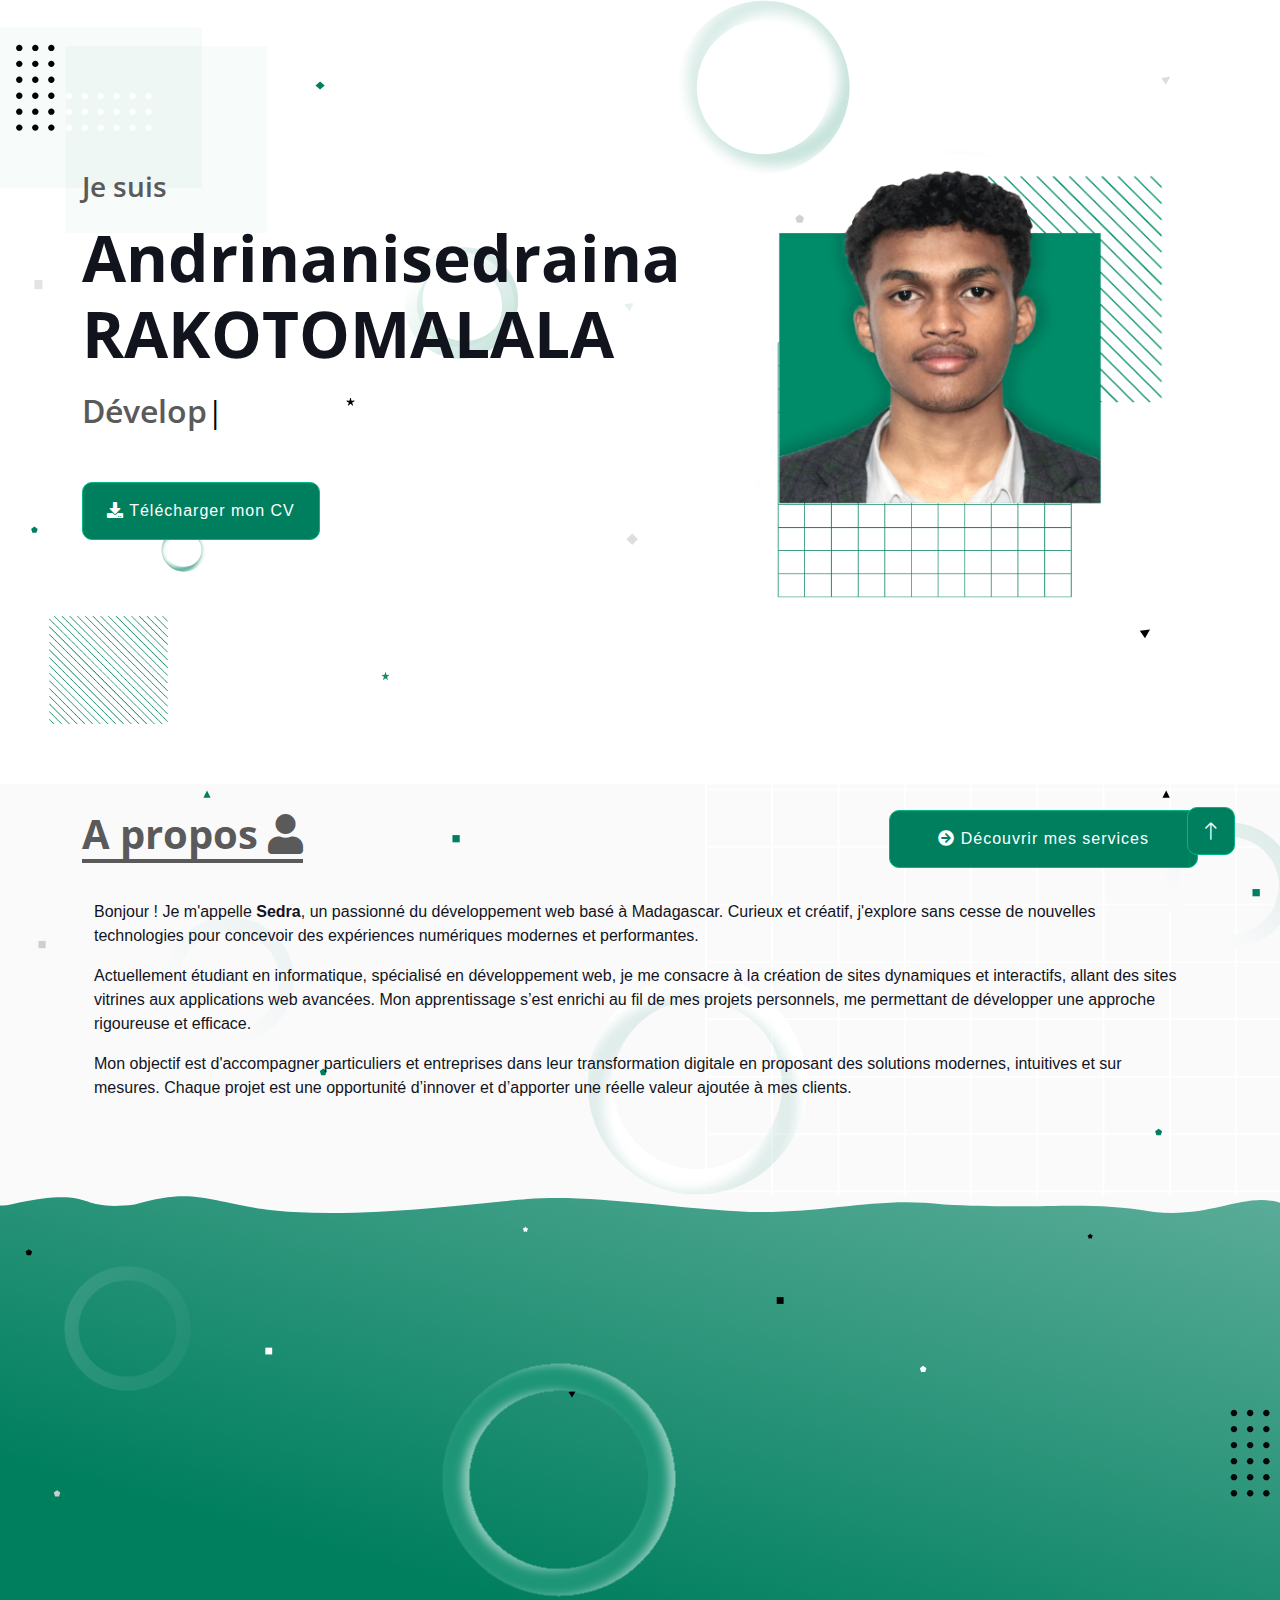
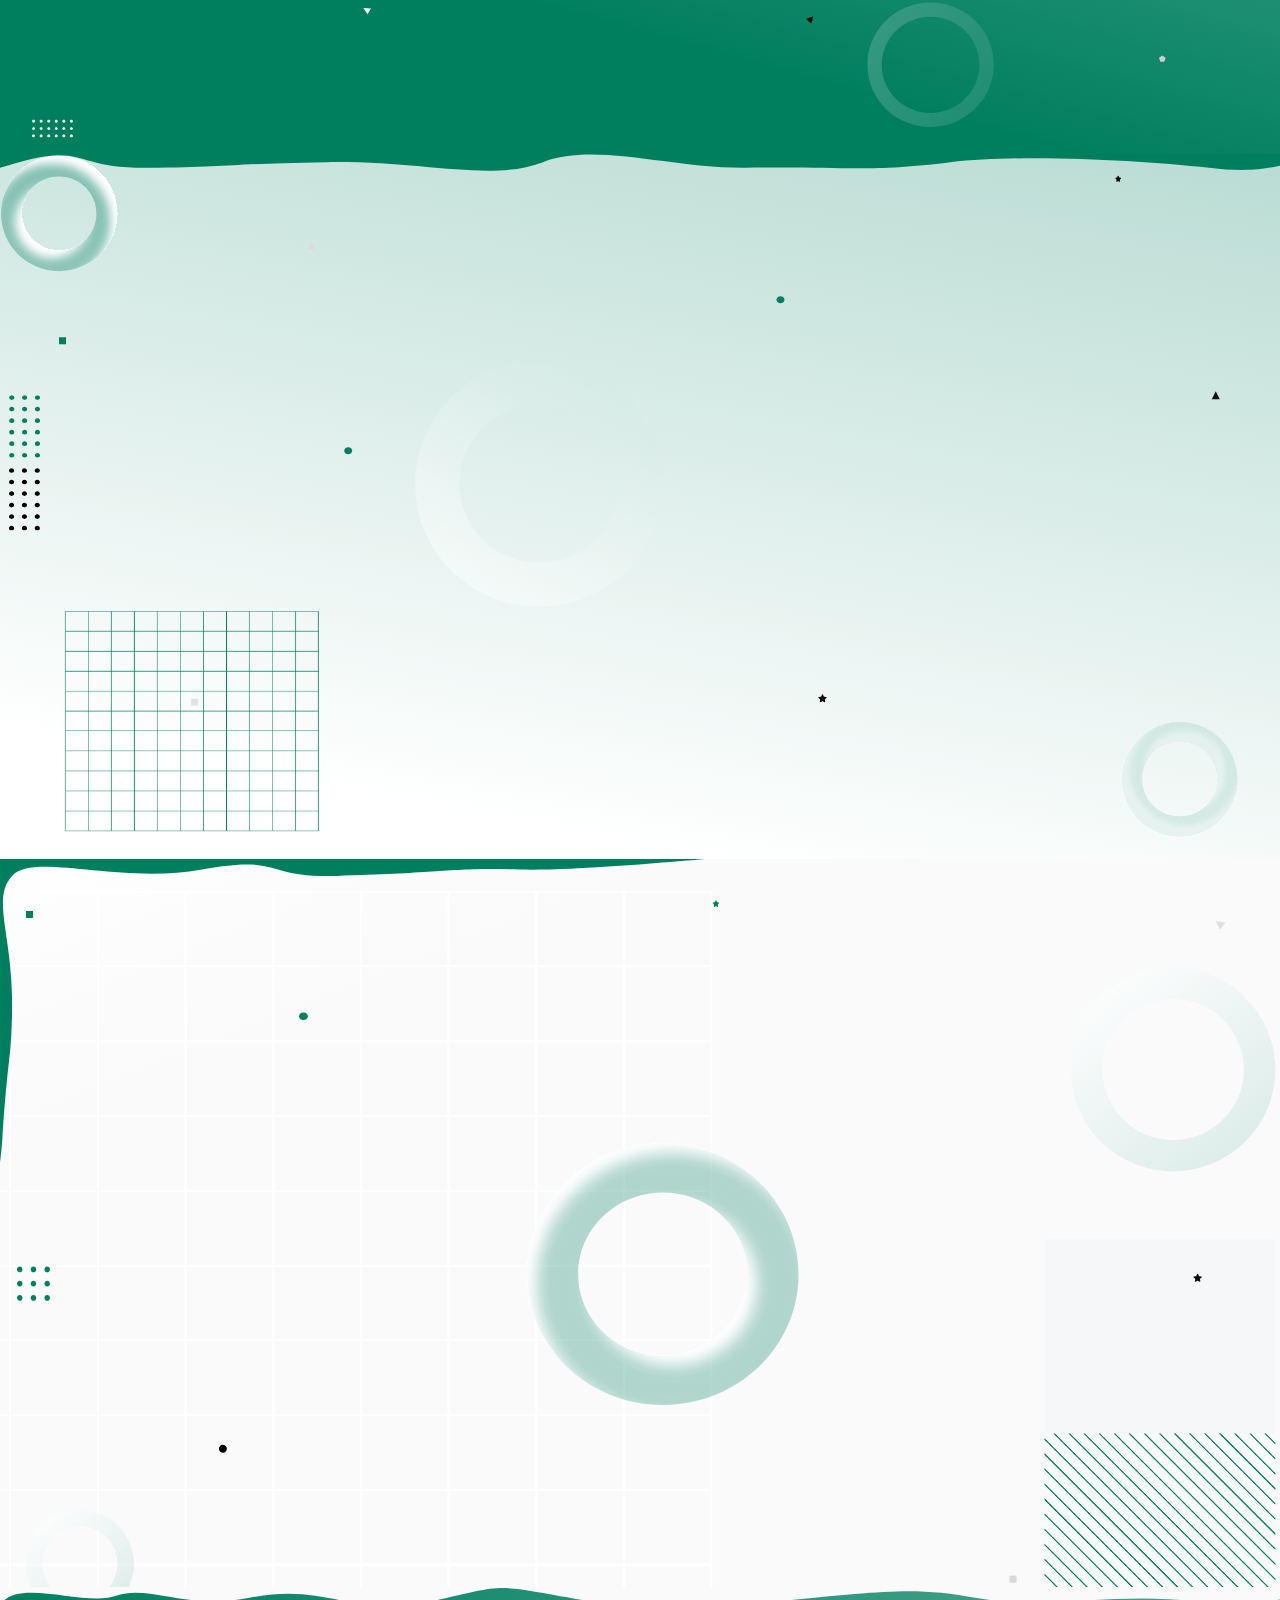
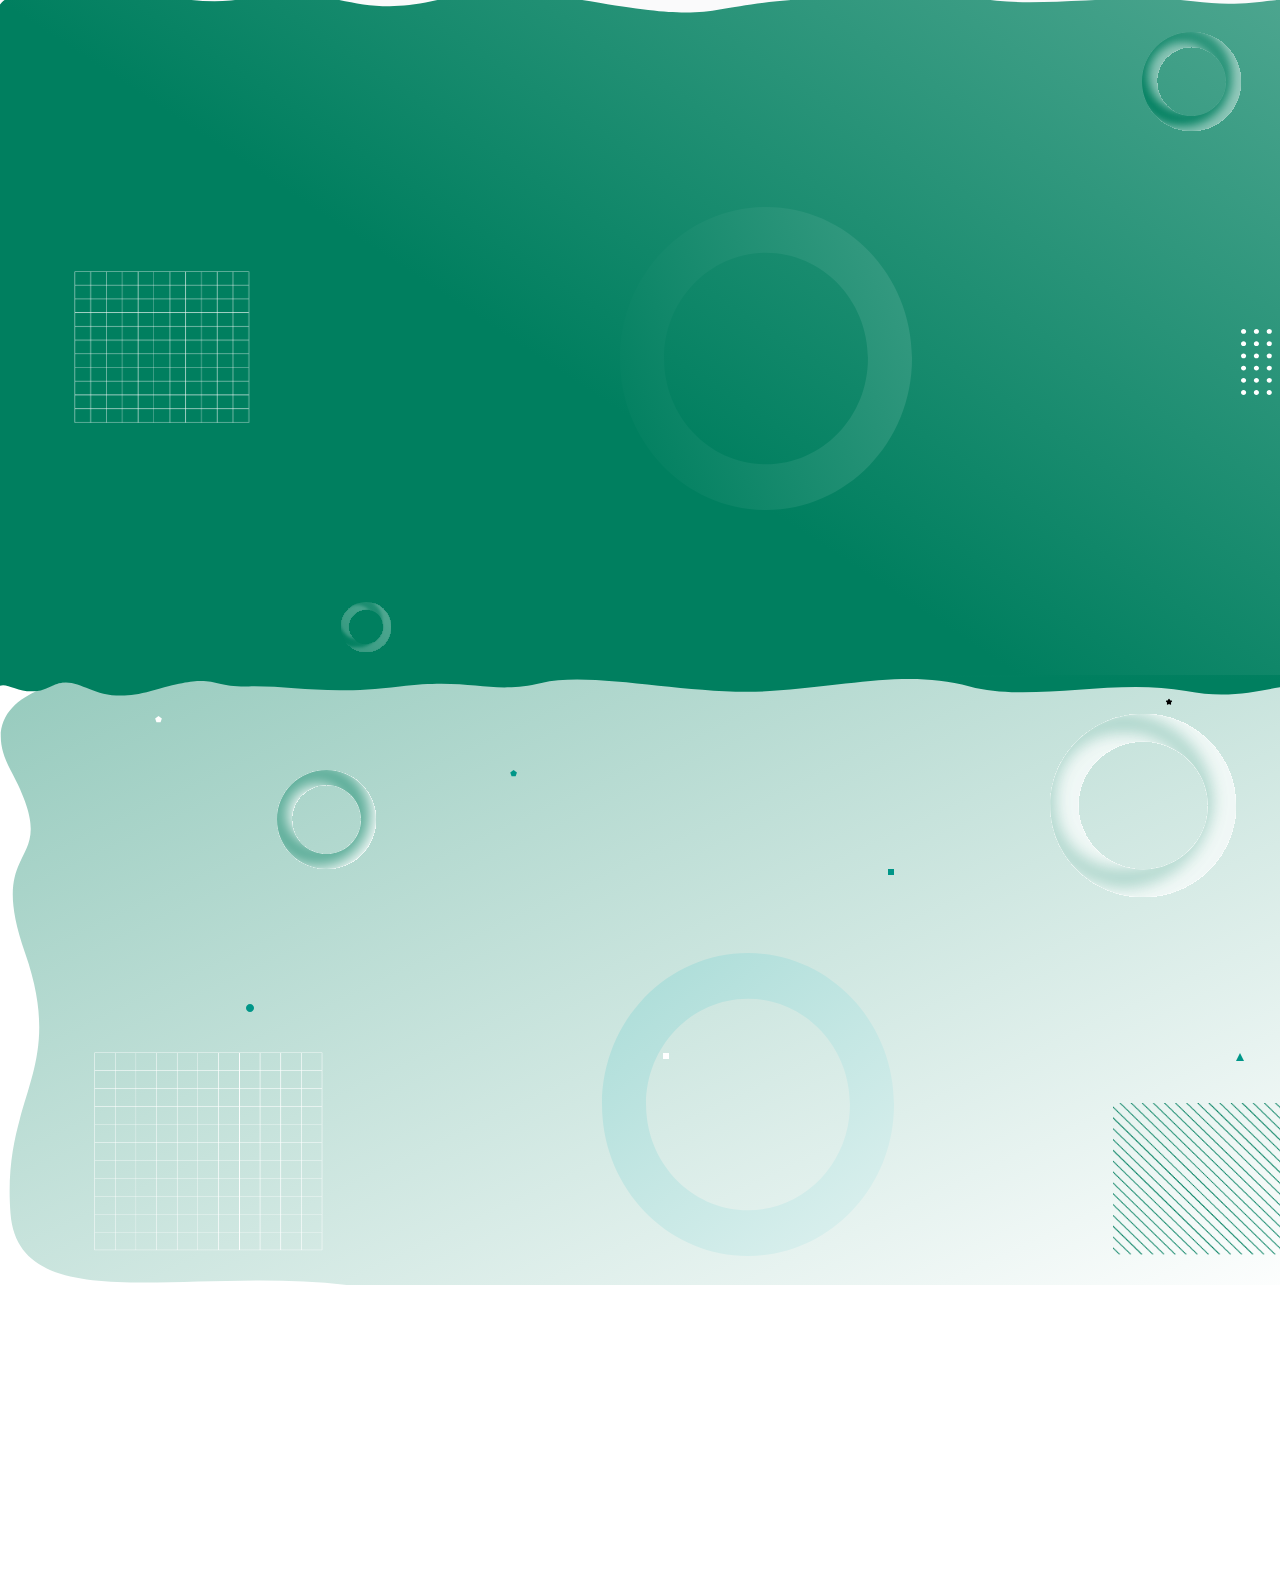
==== commit 4ef1bebf: "Update index.html" ====
--- a/index.html
+++ b/index.html
@@ -258,7 +258,7 @@
                             <h6 class="text-primary">Orange Digital Center - Gare Soarano</h6>
                         </div>
                         <div class="col-sm-6">
-                            <h5 class="fw-bold text-dark">Inroduction à l'électronique embarquée</h5>
+                            <h5 class="fw-bold text-dark">Introduction à l'électronique embarquée</h5>
                             <hr class="text-primary my-2">
                             <p class="text-muted mb-1">Novembre, 2024</p>
                             <h6 class="text-primary">Orange Digital Center - Gare Soarano</h6>
--- a/css/style.css
+++ b/css/style.css
@@ -106,7 +106,10 @@
     .portfolio-overlay p {
         font-size: 9px
     }
-
+    .nom {
+        font-size: 30px !important;
+    }
+  
 }
 
 
@@ -976,4 +979,982 @@
 
 .portfolio-img:hover .portfolio-overlay {
     opacity: 1;
-}
+}/********** Template CSS **********/
+:root {
+    --primary: #007F5F;
+    --secondary: #0A192F;
+    --light: #FAFAFB;
+    --dark: #000000;
+    --gray: #5A5A5A;
+
+}
+
+/* updatecode 17*/
+.footer {
+    width: 100%;
+    background-color: #f8f9fa;
+    padding-top: 30px;
+    padding-left: 30px;
+    padding-right: 30px;
+}
+
+.footer .container {
+    max-width: 1140px;
+    margin: auto;
+}
+
+.footer h5, .footer h4 {
+    color: #333;
+    margin-bottom: 15px;
+}
+
+.footer ul {
+    padding: 0;
+    list-style: none;
+}
+
+.footer ul li {
+    margin-bottom: 8px;
+}
+
+.footer ul li a {
+    text-decoration: none;
+    color: #333;
+    font-weight: 500;
+}
+
+.footer ul li a i {
+    margin-right: 8px;
+    color: #007bff;
+}
+
+.footer .social-icons a {
+    font-size: 20px;
+    color: #333;
+    margin: 0 10px;
+    transition: 0.3s;
+}
+
+.footer .social-icons a:hover {
+    color: #00a10d;
+}
+
+/* Responsive */
+@media (max-width: 768px) {
+    /* .footer .row {
+        text-align: center;
+    } */
+    .footer .social-icons {
+        margin-top: 10px;
+    }
+        .portfolio-overlay h3 {
+        font-size: 12px
+    }
+
+    .portfolio-overlay p {
+        font-size: 9px
+    }
+}
+
+/* code responsive */
+@media (max-width: 576px) { /* Écran mobile */
+    .nav-pills .nav-link {
+        font-size: 16px !important; /* Réduit la taille du texte */
+        padding: 8px !important; /* Ajuste le padding */
+    }
+
+    .nav-pills .nav-link i {
+        font-size: 16px !important; /* Diminue l'icône */
+    }
+
+    .display-6 {
+        font-size: 20px !important; /* Réduit le titre */
+    }
+
+    .btn {
+        padding: 10px 15px !important; /* Réduit le bouton */
+        font-size: 14px !important; /* Ajuste la taille du texte */
+    }
+
+    .tab-content .col-sm-6 {
+        width: 100%; /* Une seule colonne sur mobile */
+    }
+
+    .portfolio-overlay h3 {
+        font-size: 12px
+    }
+
+    .portfolio-overlay p {
+        font-size: 9px
+    }
+
+}
+
+
+
+.hovered {
+    color:#000000;
+}
+.hovered:hover {
+    color:#007F5F;
+}
+
+
+
+/*#96C2DB, #E5EDF1*/
+
+/*.mylogo {
+    height: 50px;
+    width: 200px;
+}*/
+
+
+.back-to-top {
+    position: fixed;
+    display: none;
+    right: 45px;
+    bottom: 45px;
+    z-index: 99;
+}
+
+/*.my-6 {
+    margin-top: 6rem;
+    margin-bottom: 6rem;
+}
+*/
+.py-6 {
+    padding-top: 6rem;
+    padding-bottom: 6rem;
+}
+
+/* by besedra */
+.g-5 {
+    /* padding-top: 3rem; */
+    padding-bottom: 2rem;
+}
+
+
+/*** Spinner ***/
+#spinner {
+    opacity: 0;
+    visibility: hidden;
+    transition: opacity .5s ease-out, visibility 0s linear .5s;
+    z-index: 99999;
+}
+
+#spinner.show {
+    transition: opacity .5s ease-out, visibility 0s linear 0s;
+    visibility: visible;
+    opacity: 1;
+}
+
+
+/*** Button ***/
+.btn {
+    font-weight: 500;
+    font-family: 'Montserrat', sans-serif;
+    letter-spacing: 1px;
+    transition: .5s;
+}
+
+.btn.btn-primary,
+.btn.btn-secondary {
+    color: #FFFFFF;
+}
+
+.btn-square {
+    width: 38px;
+    height: 38px;
+}
+
+.btn-sm-square {
+    width: 32px;
+    height: 32px;
+}
+
+.btn-lg-square {
+    width: 48px;
+    height: 48px;
+}
+
+.btn-square,
+.btn-sm-square,
+.btn-lg-square {
+    padding: 0;
+    display: flex;
+    align-items: center;
+    justify-content: center;
+    font-weight: normal;
+}
+
+/*boutton vao2*/
+
+
+
+/*** Navbar ***/
+.navbar.fixed-top {
+    display: none;
+    transition: .5s;
+}
+
+.navbar .navbar-nav .nav-link {
+    padding: 20px 15px;
+    color: var(--dark);
+    font-size: 18px;
+    font-weight: 600;
+    outline: none;
+}
+
+.navbar .navbar-nav .nav-link:hover,
+.navbar .navbar-nav .nav-link.active {
+    color: var(--primary);
+}
+
+@media (max-width: 991.98px) {
+    .navbar .navbar-nav .nav-link  {
+        padding: 10px 0;
+    }
+}
+
+
+/*** Header ***/
+
+.social-btn {
+    transition: all 0.3s ease;
+}
+
+.social-btn:hover {
+    transform: translateY(-3px);
+    box-shadow: 0 5px 10px rgba(0, 0, 0, 0.15);
+} 
+
+#accueil {
+    
+    background: url(../img/header.svg) no-repeat;
+    background-size: cover;
+
+}
+
+.typed-cursor {
+    font-size: 30px;
+    color: var(--dark);
+}
+
+.btn-play {
+    position: relative;
+    display: block;
+    box-sizing: content-box;
+    width: 16px;
+    height: 26px;
+    border-radius: 100%;
+    border: none;
+    outline: none !important;
+    padding: 18px 20px 20px 28px;
+    background: var(--primary);
+}
+
+.btn-play:before {
+    content: "";
+    position: absolute;
+    z-index: 0;
+    left: 50%;
+    top: 50%;
+    transform: translateX(-50%) translateY(-50%);
+    display: block;
+    width: 60px;
+    height: 60px;
+    background: var(--primary);
+    border-radius: 100%;
+    animation: pulse-border 1500ms ease-out infinite;
+}
+
+.btn-play:after {
+    content: "";
+    position: absolute;
+    z-index: 1;
+    left: 50%;
+    top: 50%;
+    transform: translateX(-50%) translateY(-50%);
+    display: block;
+    width: 60px;
+    height: 60px;
+    background: #FFFFFF;
+    border-radius: 100%;
+    transition: all 200ms;
+}
+
+.btn-play span {
+    display: block;
+    position: relative;
+    z-index: 3;
+    width: 0;
+    height: 0;
+    left: -1px;
+    border-left: 16px solid var(--primary);
+    border-top: 11px solid transparent;
+    border-bottom: 11px solid transparent;
+}
+
+@keyframes pulse-border {
+    0% {
+        transform: translateX(-50%) translateY(-50%) translateZ(0) scale(1);
+        opacity: 1;
+    }
+
+    100% {
+        transform: translateX(-50%) translateY(-50%) translateZ(0) scale(2);
+        opacity: 0;
+    }
+}
+
+.modal-video .modal-dialog {
+    position: relative;
+    max-width: 800px;
+    margin: 60px auto 0 auto;
+}
+
+.modal-video .modal-body {
+    position: relative;
+    padding: 0px;
+}
+
+.modal-video .close {
+    position: absolute;
+    width: 30px;
+    height: 30px;
+    right: 0px;
+    top: -30px;
+    z-index: 999;
+    font-size: 30px;
+    font-weight: normal;
+    color: #FFFFFF;
+    background: #000000;
+    opacity: 1;
+}
+.aboutimg {
+     background: url(../img/about.svg) no-repeat;
+    background-size: cover;
+}
+
+
+/*** About ***/
+#apropos .years .display-1 {
+    font-size: 10rem;
+    line-height: 9rem;
+}
+
+#apropos .years h5 {
+    letter-spacing: 30px;
+    margin-right: -30px;
+}
+@media (max-width: 768px) {
+    .about-container {
+        max-width: 90%; /* Maintenir une bonne largeur */
+        padding: 20px;
+        border-left: 4px solid #007F5F; /* Garder la bordure fine */
+        text-align: left; /* Aligner le texte à gauche */
+    }
+
+    .about-container p {
+        font-size: 16px;
+        text-align: left; /* Forcer l'alignement à gauche */
+    }
+}
+
+
+
+/*** Skills ***/
+.scaleanim {
+        transition: transform 0.3s ease-in-out; /* Durée de l'animation */
+    }
+
+    .scaleanim:hover {
+        transform: scale(1.05); /* Agrandir légèrement (5%) */
+    }
+    
+#competence .progress {
+    height: 5px;
+    border-radius: 5px;
+}
+
+#competence .progress .progress-bar {
+    width: 0px;
+    border-radius: 5px;
+    transition: 3s;
+}
+
+#competence .nav-pills .nav-link {
+    color: var(--dark);
+}
+
+#competence .nav-pills .nav-link.active {
+    color: #FFFFFF;
+}
+
+#competence .tab-content hr {
+    width: 30px;
+}
+.nav-pills .nav-item {
+    width: 50%;
+}
+
+
+/*** Service ***/
+
+.bordeer {
+    box-shadow: 0px 10px 30px rgba(0, 0, 0, 0.5);
+    background: url(../img/card.svg) no-repeat;
+    background-size: cover;
+}
+.service-item .bg-icon {
+    width: 100px;
+    height: 100px;
+    display: flex;
+    align-items: center;
+    justify-content: center;
+    background: url(../img/bg-icon.png) center center no-repeat;
+    background-size: cover;
+}
+
+
+/* Filtrage des projets */
+#portfolio-flters li {
+    display: inline-block;
+    font-weight: 500;
+    color: #FAFAFB;
+    cursor: pointer;
+    transition: 0.5s;
+    border-bottom: 2px solid transparent;
+}
+
+#portfolio-flters li:hover,
+#portfolio-flters li.active {
+    color: #FAFAFB;;
+    border-color: #FAFAFB;;
+}
+
+/* Conteneur de l'image de projet */
+.portfolio-img {
+    position: relative;
+    overflow: hidden;
+}
+
+/* Superposition de description et icônes */
+.portfolio-overlay {
+    position: absolute;
+    top: 0;
+    left: 0;
+    width: 100%;
+    height: 100%;
+    background: rgb(45 45 45 / 90%);
+    display: flex;
+    flex-direction: column;
+    align-items: center;
+    justify-content: center;
+    color: #fff;
+    text-align: center;
+    padding: 20px;
+    opacity: 0;
+    transform: translateY(20px);
+    transition: opacity 0.5s ease, transform 0.5s ease;
+}
+
+.portfolio-img:hover .portfolio-overlay {
+    opacity: 1;
+    transform: translateY(0);
+}
+
+.portfolio-overlay h3 {
+    font-size: 15px;
+  /*  color: #007F5F;*/
+    margin-bottom: 10px;
+}
+
+.portfolio-overlay p {
+    font-size: 12px;
+    margin-bottom: 20px;
+}
+
+/* Style des icônes */
+.portfolio-icons a {
+    margin: 0 5px;
+    font-size: 1.2rem;
+    color: #fff;
+    border: 2px solid #fff;
+    border-radius: 50%;
+    width: 40px;
+    height: 40px;
+    display: inline-flex;
+    align-items: center;
+    justify-content: center;
+    transition: background 0.3s, color 0.3s;
+}
+
+.portfolio-icons a:hover {
+    background: #fff;
+    color: var(--primary);
+}
+
+/*.policekely {
+    font-size: px;
+}*/
+
+
+/*** Team ***/
+.team-item img {
+    transition: .5s;
+}
+
+.team-item:hover img {
+    opacity: .7;
+}
+
+.team-item .team-text {
+    position: absolute;
+    left: 0;
+    right: 60px;
+    bottom: 30px;
+    display: flex;
+    align-items: center;
+    justify-content: space-between;
+    opacity: 0;
+    transition: .5s;
+}
+
+.team-item:hover .team-text {
+    right: 30px;
+    opacity: 1;
+}
+
+.team-item .team-text div {
+    transition: .5s;
+}
+
+.team-item:hover .team-text div {
+    margin-left: 30px;
+}
+
+
+/*** Testimonial ***/
+.testimonial-left,
+.testimonial-right {
+    position: relative;
+}
+
+.testimonial-left img,
+.testimonial-right img {
+    position: absolute;
+    padding: 5px;
+    border: 1px solid var(--secondary);
+    border-radius: 70px;
+}
+
+.testimonial-left img:nth-child(1),
+.testimonial-right img:nth-child(3) {
+    width: 70px;
+    height: 70px;
+    top: 10%;
+    left: 50%;
+    transform: translateX(-50%);
+}
+
+.testimonial-left img:nth-child(2),
+.testimonial-right img:nth-child(2) {
+    width: 60px;
+    height: 60px;
+    top: 50%;
+    left: 10%;
+    transform: translateY(-50%);
+}
+
+.testimonial-left img:nth-child(3),
+.testimonial-right img:nth-child(1) {
+    width: 50px;
+    height: 50px;
+    bottom: 10%;
+    right: 10%;
+}
+
+.testimonial-carousel .owl-item img {
+    width: 120px;
+    height: 120px;
+}
+
+.testimonial-carousel .testimonial-icon {
+    position: absolute;
+    width: 40px;
+    height: 40px;
+    left: 50%;
+    bottom: -15px;
+    transform: translateX(-50%);
+    display: flex;
+    align-items: center;
+    justify-content: center;
+    background: #FFFFFF;
+    border: 1px solid var(--secondary);
+    border-radius: 60px;
+}
+
+.testimonial-carousel .owl-dots {
+    height: 40px;
+    margin-top: 25px;
+    display: flex;
+    align-items: center;
+    justify-content: center;
+}
+
+.testimonial-carousel .owl-dot {
+    position: relative;
+    display: inline-block;
+    margin: 0 5px;
+    width: 30px;
+    height: 30px;
+    background: #FFFFFF;
+    border: 2px solid var(--secondary);
+    border-radius: 30px;
+    transition: .5s;
+}
+
+.testimonial-carousel .owl-dot::after {
+    position: absolute;
+    content: "";
+    width: 16px;
+    height: 16px;
+    top: 5px;
+    left: 5px;
+    border-radius: 16px;
+    background: var(--secondary);
+    transition: .5s;
+}
+
+.testimonial-carousel .owl-dot.active::after {
+    background: var(--primary);
+}
+
+/* footer */
+
+/* Style des liens du footer */
+.footer-link {
+    color: rgba(0, 0, 0, 0.7);
+    text-decoration: none;
+    font-size: 16px;
+    transition: color 0.3s ease-in-out, transform 0.2s;
+}
+.footer-link:hover {
+    color: #007F5F;
+    transform: translateX(5px);
+}
+
+/* Style des icônes des réseaux sociaux */
+.social-icons {
+    display: flex;
+    justify-content: center;
+    gap: 15px;
+}
+.social-btn {
+    display: inline-flex;
+    align-items: center;
+    justify-content: center;
+    width: 40px;
+    height: 40px;
+    background: rgba(0, 0, 0, 0.1);
+    border-radius: 50%;
+    font-size: 20px;
+    color: #333;
+    transition: all 0.3s ease-in-out;
+}
+.social-btn:hover {
+    background: #007F5F;
+    transform: scale(1.2);
+}
+
+/* Effet vague en bas du footer */
+.wave {
+    position: absolute;
+    bottom: 0;
+    left: 0;
+    width: 100%;
+    height: 60px;
+    background: url('https://www.svgviewer.dev/static-svgs/311826.svg');
+    background-size: cover;
+    opacity: 0.1;
+}
+
+#citations {
+    position: relative;
+    height: 100px; /* Ajuste la hauteur selon ton besoin */
+    display: flex;
+    align-items: center;
+    justify-content: center;
+}
+
+.quote {
+    font-size: 20px;
+    font-weight: 500;
+    opacity: 0;
+    transition: opacity 1s ease-in-out;
+}
+
+.quote.active {
+    opacity: 1;
+}
+
+#accueil {
+    min-height: 90vh; /* Agrandir le header */
+    display: flex;
+    align-items: center;
+}
+
+/* .img-fluid {
+    max-width: 80%;
+    height: auto;
+    border: 5px solid #fff;
+    box-shadow: 0px 10px 30px rgba(0, 0, 0, 0.2);
+} */
+
+
+/*anim code*/
+
+/* Ajuste la taille de l'image */
+.profile-img {
+    position: relative;
+    width: 500px;
+    height: auto;
+    z-index: 2;
+}
+
+/* Conteneur des icônes sous l’image */
+.horizontal-icons {
+    position: absolute;
+    bottom: -60px; /* Place les icônes sous l’image */
+    left: 50%;
+    transform: translateX(-50%);
+    display: flex;
+    gap: 25px;
+    white-space: nowrap;
+    overflow: hidden;
+    width: 300px;
+}
+
+/* Icônes animées */
+.horizontal-icon {
+    font-size: 32px; /* Taille des icônes */
+    color: #009879; /* Vert émeraude */
+    opacity: 0.8;
+    animation: moveIcons 6s linear infinite;
+}
+
+/* Animation fluide des icônes */
+@keyframes moveIcons {
+    0% { transform: translateX(100%); opacity: 0; } /* Commence hors écran avec opacité 0 */
+    10% { opacity: 1; } /* Devient visible */
+    90% { opacity: 1; } /* Reste visible presque jusqu'à la fin */
+    100% { transform: translateX(-100%); opacity: 0; } /* Disparaît doucement */
+}
+
+
+/* ======= Responsive Mobile ======= */
+@media (max-width: 768px) {
+    /* Réduction des titres */
+    .display-6, h1 {
+        font-size: 18px !important;
+        /* text-align: center; */
+    }
+
+    h5 {
+        font-size: 18px !important;
+    }
+
+    p {
+        font-size: 14px;
+    }
+
+    /* Ajustement du menu */
+    .navbar .navbar-nav .nav-link {
+        font-size: 16px;
+        padding: 8px 10px;
+    }
+
+    /* Espacement des sections */
+    .container, .container-fluid {
+        padding-left: 15px;
+        padding-right: 15px;
+    }
+
+    /* Ajustement des boutons */
+    .btn {
+        font-size: 14px !important;
+        padding: 10px 15px !important;
+    }
+
+    /* Sections avec images */
+    .profile-img {
+        width: 100%; /* Ajuste l'image de profil à la largeur de l'écran */
+        max-width: 300px;
+        height: auto;
+    }
+
+    /* Centrage des icônes sous l'image */
+    .horizontal-icons {
+        width: 100%;
+        justify-content: center;
+    }
+
+    /* Sections empilées */
+    .col-sm-6, .col-lg-6 {
+        width: 100% !important; /* Force l'affichage en colonne */
+        /* text-align: center; */
+    }
+
+    /* Réduction de la navbar sur mobile */
+    .navbar {
+        padding: 10px 0;
+    }
+
+    /* Espacement des éléments du footer */
+    .footer {
+        padding: 20px 10px;
+       
+    }
+
+    /* Réduction de la taille des icônes sociales */
+    .social-icons a {
+        font-size: 18px;
+        margin: 0 5px;
+    }
+
+    /* Ajustement des onglets */
+    .nav-pills .nav-link {
+        font-size: 14px !important;
+        padding: 8px !important;
+    }
+}
+
+.marge {
+    margin-bottom: 150px;
+    margin-top: 50px;
+}
+/*BESEDRA HEADER*/
+
+.skillimg {
+    background: url(../img/skillimg.svg) no-repeat;
+    background-size: cover;
+}
+
+.servcieimg {
+    background: url(../img/serviceimg.svg) no-repeat;
+    background-size: cover;
+
+}
+
+.educationimg {
+    background: url(../img/education.svg) no-repeat;
+    background-size: cover;
+}
+.serviceimg {
+    background: url(../img/service.svg) no-repeat;
+    background-size: cover;
+}
+.contactimg {
+    background: url(../img/contact.svg) no-repeat;
+    background-size: cover;
+}
+.footerimg {
+    background: url(../img/footer.svg) no-repeat;
+    background-size: cover;
+}
+.projetimg {
+    background: url(../img/project.svg) no-repeat;
+    background-size: cover;
+}
+.tsipika {
+    text-decoration: underline;
+    text-underline-offset: 10px;
+
+}
+
+/*anim chargement*/
+.animate-logo {
+        animation: fadeInOut 2s infinite alternate ease-in-out;
+    }
+
+    @keyframes fadeInOut {
+        0% {
+            opacity: 0.3;
+            transform: scale(0.8);
+        }
+        100% {
+            opacity: 1;
+            transform: scale(1);
+        }
+    }
+
+/* Animation en boucle pour l'icône de téléchargement */
+@keyframes bounceEffect {
+    0%, 100% { transform: translateY(0); }
+    50% { transform: translateY(-5px); }
+}
+.download-icon, .fa-handshake, .fa-arrow-circle-right, .email{
+    display: inline-block;
+    animation: bounceEffect 0.5s infinite ease-in-out;
+}
+
+/* Animation spécifique pour l'icône fa-paper-plane façon fusée */
+@keyframes rocketFly {
+  0%   { transform: translate(0, 0) rotate (0deg); }
+  100% { transform: translate(0px, -3px) rotate(0deg); }
+}
+
+.fa-paper-plane {
+    animation: rocketFly 1.5s infinite ease-in-out;
+ 
+}
+
+@keyframes arrowMove {
+  0%   { transform: translate(0, 0) rotate (0deg); }
+  100% { transform: translate(5px, 0px) rotate(0deg); }
+}
+.fa-arrow-circle-right {
+     animation: arrowMove 0.7s infinite ease-in-out;
+}
+
+
+/* Complétez votre CSS avec ces règles */
+.portfolio-container {
+    position: relative;
+    width: 100%;
+    min-height: 500px; /* Hauteur minimale pour éviter les sauts */
+}
+
+.portfolio-item {
+    transition: all 0.3s ease-in-out;
+    height: auto;
+}
+
+
+/* Forcer une hauteur fixe pour les images pour éviter les réorganisations */
+.portfolio-img img {
+    width: 100%;
+    height: 250px; /* Ajustez selon vos besoins */
+    object-fit: cover;
+}
+
+/* Améliorer la stabilité pendant le chargement */
+.portfolio-overlay {
+    position: absolute;
+    top: 0;
+    left: 0;
+    width: 100%;
+    height: 100%;
+    background: rgba(0, 0, 0, 0.7);
+    display: flex;
+    flex-direction: column;
+    justify-content: center;
+    align-items: center;
+    opacity: 0;
+    transition: opacity 0.3s;
+}
+
+.portfolio-img:hover .portfolio-overlay {
+    opacity: 1;
+}
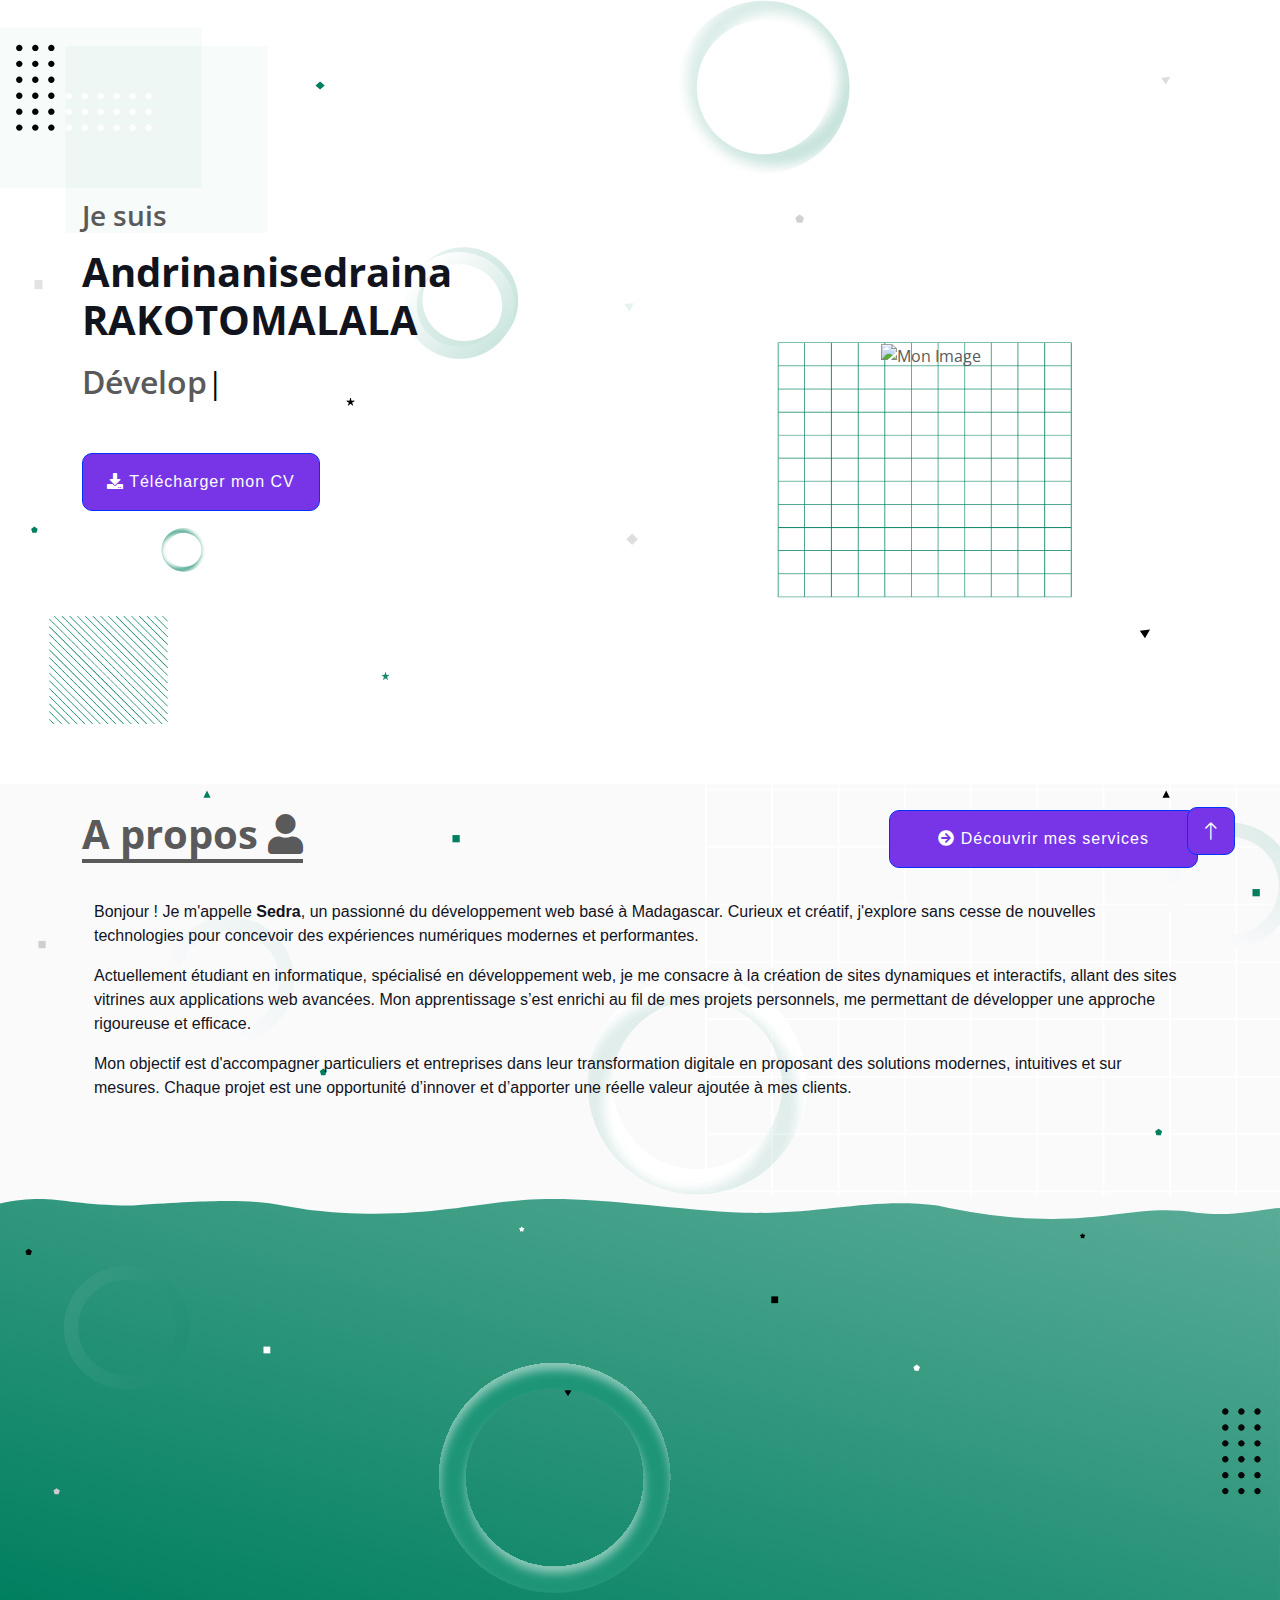
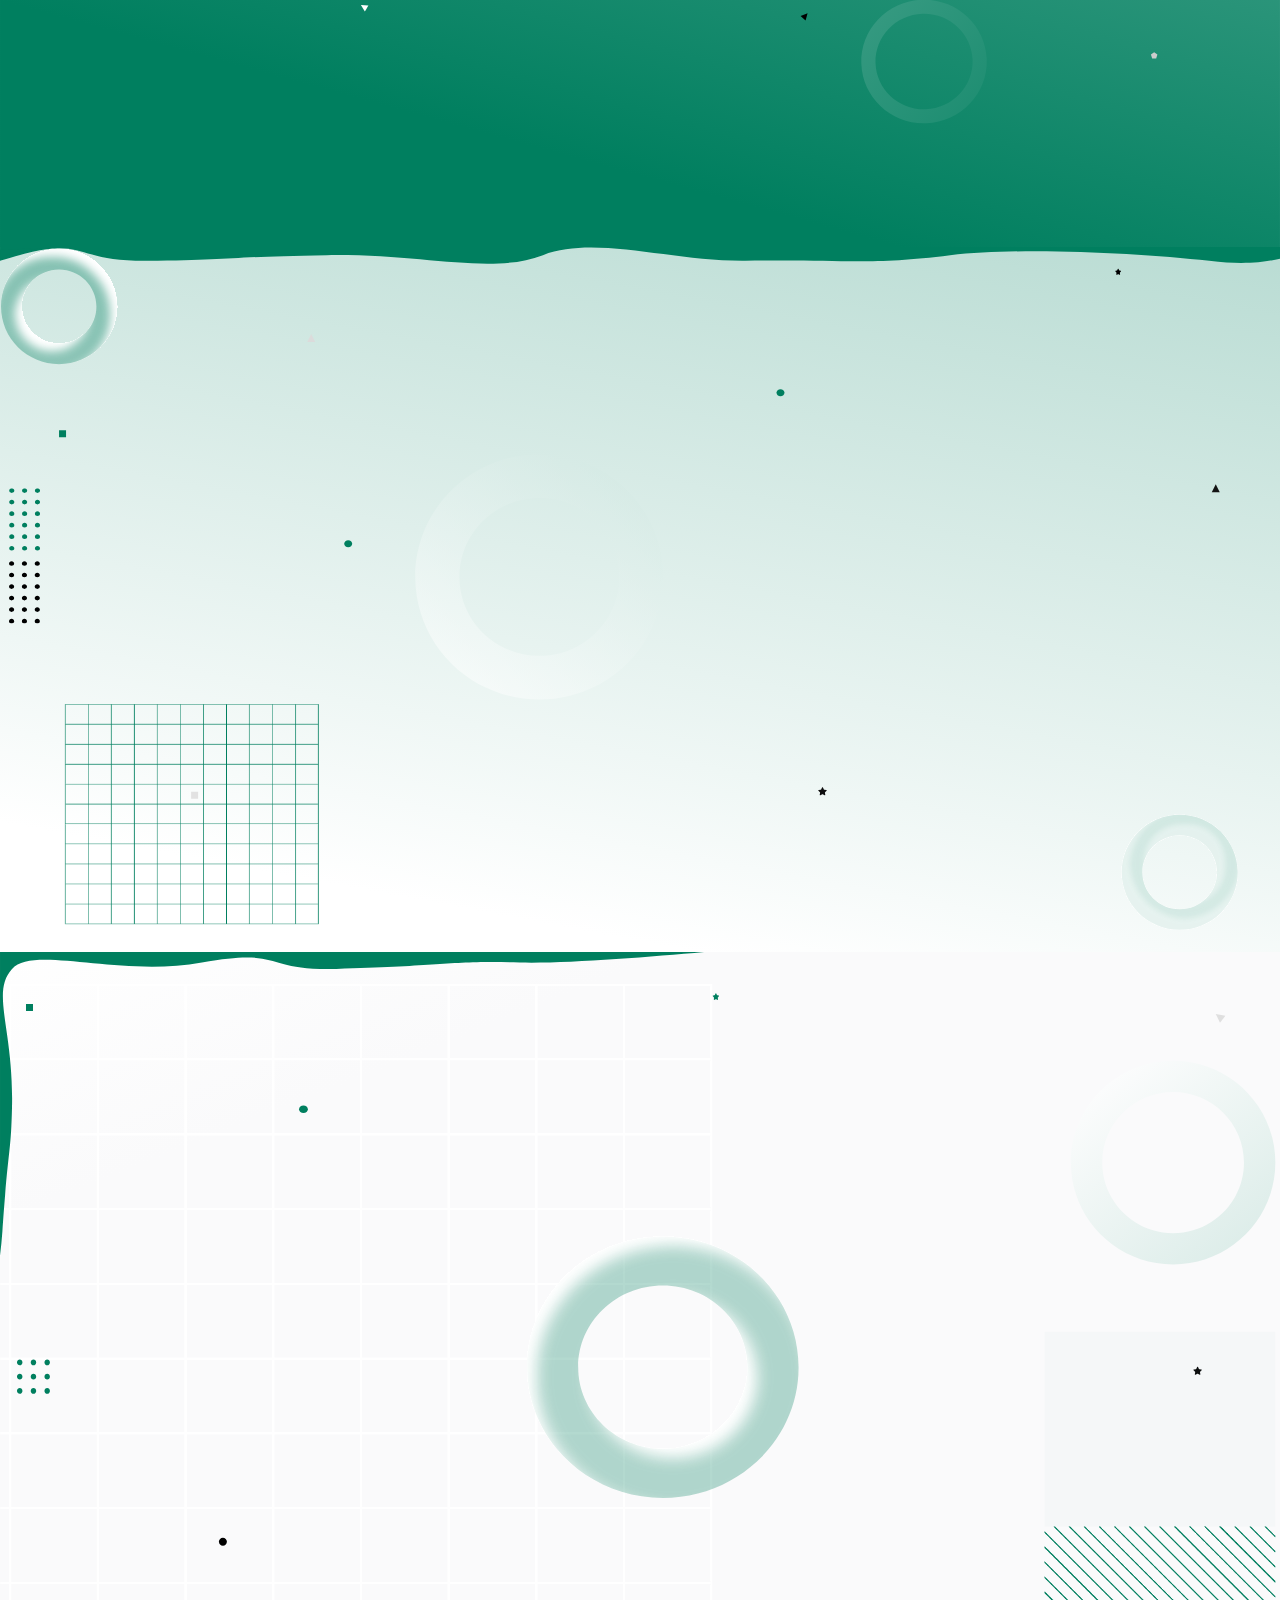
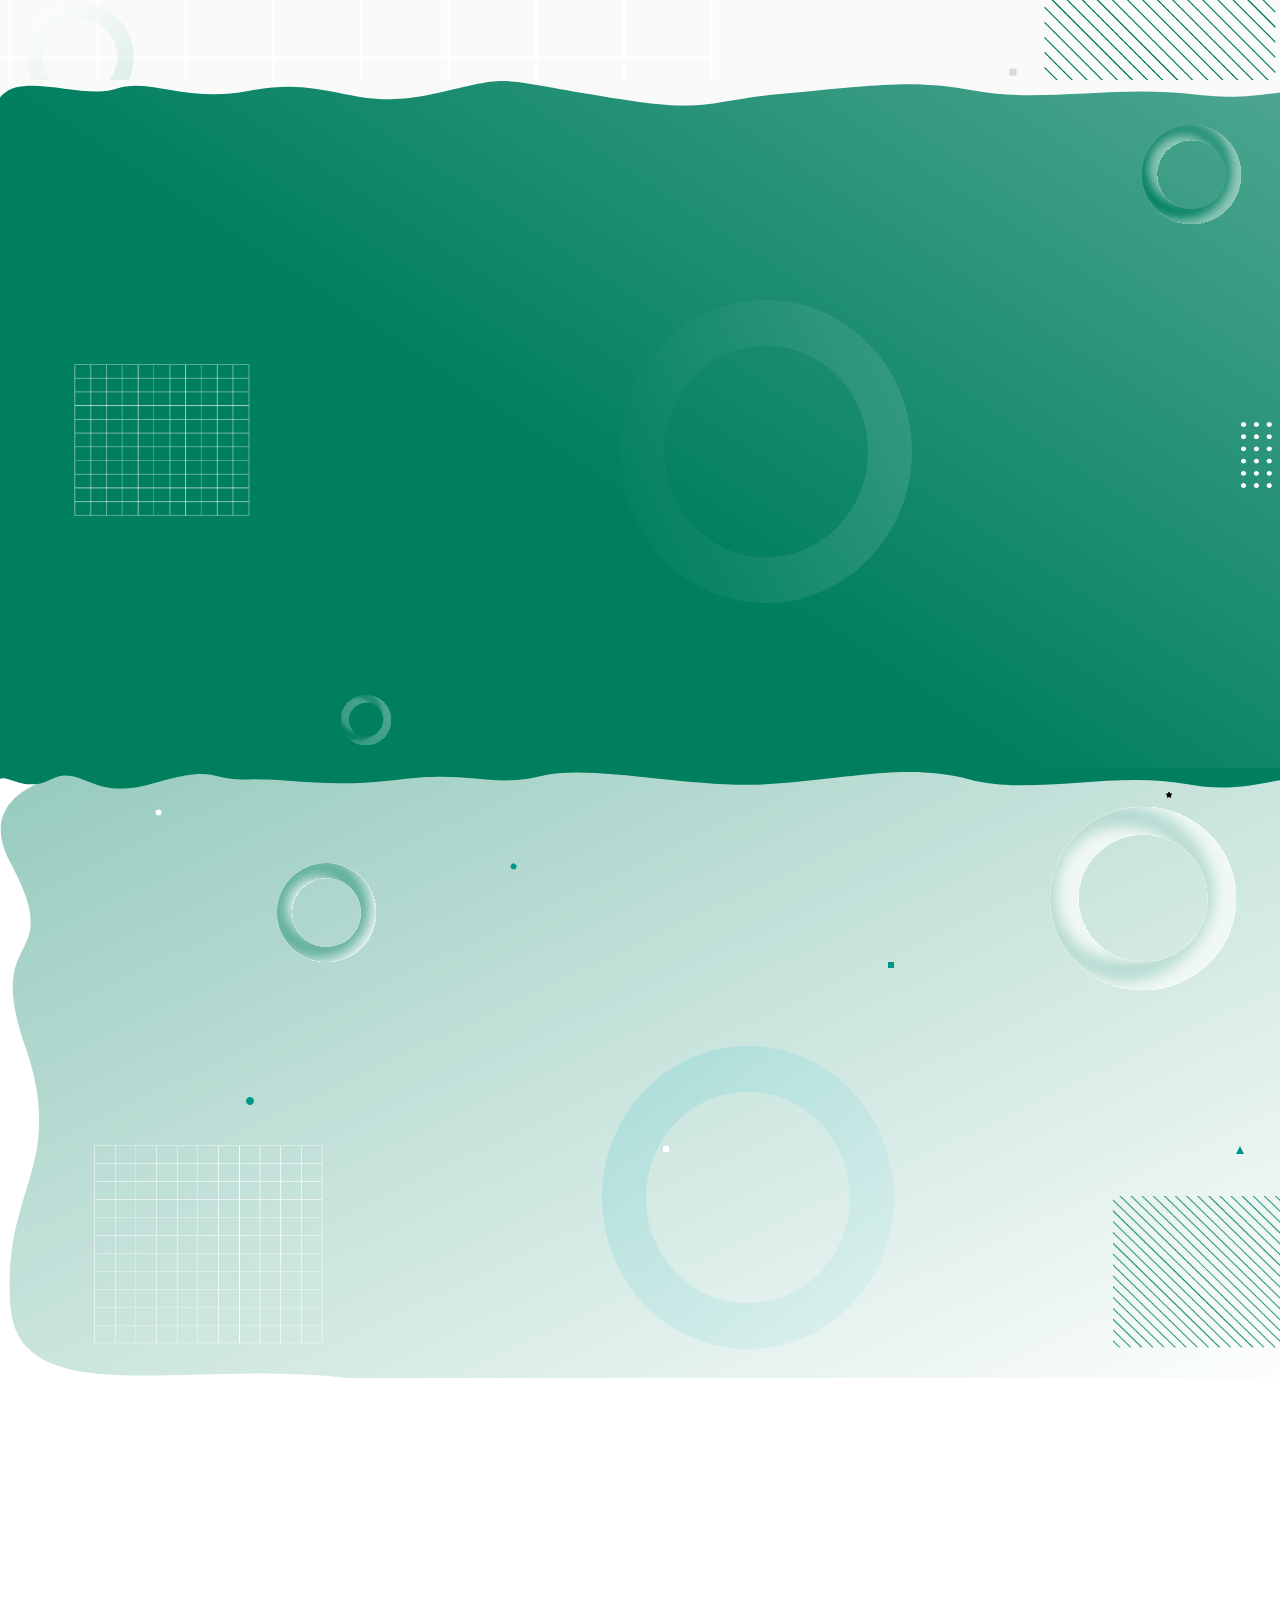
==== commit 010eb746: "Update index.html" ====
--- a/index.html
+++ b/index.html
@@ -64,7 +64,7 @@
                 <div class="row g-5 align-items-center marge">
                     <div class="col-lg-6 py-6 pb-0 pt-lg-0">
                         <h3 class="text-gray mb-3 wow fadeIn" data-wow-delay="0.5s">Je suis</h3>
-                        <h2 class="display-3 mb-3 text-dark nom wow fadeInLeft" data-wow-delay="0.3s">
+                        <h2 class="display-3 mb-3 text-dark nom wow fadeInLeft" data-wow-delay="0.3s" style="font-size : 40px;">
                             Andrinanisedraina RAKOTOMALALA
                         </h2>
                         <h2 class="typed-text-output d-inline"></h2>
@@ -81,7 +81,7 @@
                     </div>
 
                     <div class="col-lg-6 text-center wow fadeInRight" data-wow-delay="0.5s" style="position: relative;">
-                        <img src="img/profile11.webp" class="img-fluid profile-img wow fadeIn" data-wow-delay="1s" alt="Mon Image">
+                        <img src="img/profilenew.png" class="img-fluid profile-img wow fadeIn" data-wow-delay="1s" alt="Mon Image">
 
                     </div>
                 </div>
@@ -170,6 +170,16 @@
                                 <div class="progress-bar rounded-pill" role="progressbar" style="background-color:black; width: 40%" aria-valuenow="50" aria-valuemin="0" aria-valuemax="100"></div>
                             </div>
                         </div>
+
+                        <div class="skill scaleanim mb-4 p-3 shadow rounded bg-light wow fadeInUp">
+                            <div class="d-flex justify-content-between align-items-center">
+                                <h5 class="fw-bold text-info"><i class="fas fa-paint-brush"></i> Lunacy</h5>
+                                <span class="fw-bold">60%</span>
+                            </div>
+                            <div class="progress rounded-pill">
+                                <div class="progress-bar bg-info rounded-pill" role="progressbar" style="width: 60%" aria-valuenow="60" aria-valuemin="0" aria-valuemax="100"></div>
+                            </div>
+                        </div>
                     </div>
                     
 
@@ -213,6 +223,18 @@
                                 <div class="progress-bar bg-dark rounded-pill" role="progressbar" style="width: 60%" aria-valuenow="60" aria-valuemin="0" aria-valuemax="100"></div>
                             </div>
                         </div>
+
+                        <div class="skill scaleanim mb-4 p-3 shadow rounded bg-light wow fadeInUp">
+                            <div class="d-flex justify-content-between align-items-center">
+                                <h5 class="fw-bold" style="width: 50%; color: #007F5F;"><i class="fab fa-figma"></i> Figma</h5>
+                                <span class="fw-bold">50%</span>
+                            </div>
+                            <div class="progress rounded-pill">
+                                <div class="progress-bar rounded-pill" role="progressbar" style="width: 50%; background-color: #007F5F;" aria-valuenow="50" aria-valuemin="0" aria-valuemax="100"></div>
+                            </div>
+                        </div>
+
+                      
                     </div>
                 </div>
             </div>
@@ -258,7 +280,7 @@
                             <h6 class="text-primary">Orange Digital Center - Gare Soarano</h6>
                         </div>
                         <div class="col-sm-6">
-                            <h5 class="fw-bold text-dark">Introduction à l'électronique embarquée</h5>
+                            <h5 class="fw-bold text-dark">Inroduction à l'électronique embarquée</h5>
                             <hr class="text-primary my-2">
                             <p class="text-muted mb-1">Novembre, 2024</p>
                             <h6 class="text-primary">Orange Digital Center - Gare Soarano</h6>
@@ -327,11 +349,11 @@
                     <div class="col-lg-6 wow fadeInRight" data-wow-delay="0.3s">
                         <div class="service-item scaleanim bordeer d-flex flex-column flex-sm-row bg-white rounded h-100 p-4 p-lg-5">
                             <div class="bg-icon flex-shrink-0 mb-3">
-                                <i class="fa fa-mobile-alt fa-2x text-white"></i>
+                                <i class="fas fa-object-group fa-2x text-white"></i>
                             </div>
                             <div class="ms-sm-4">
-                                <h4 class="mb-3">Développement d’applications web et PWA</h4>
-                                <p class="text-muted">Conception d’applications accessibles sur mobile et hors ligne avec une interface fluide.</p>
+                                <h4 class="mb-3">Conception de Maquette de Site Web</h4>
+                                <p class="text-muted">Je réalise des maquettes web modernes, claires et adaptées à tous les écrans (ordinateur, tablette, mobile).</p>
                             </div>
                         </div>
                     </div>
@@ -403,7 +425,7 @@
                         </div>
                     </div>
 
-                    <div class="col-lg-4 col-md-6 portfolio-item first">
+                    <div class="col-lg-4 col-md-6 portfolio-item firstwow fadeInLeft" data-wow-delay="0.1s">
                         <div class="portfolio-img scaleanim border bordeer rounded overflow-hidden">
                             <img class="img-fluid" src="img/project-2.webp" alt="Projet 2">
                             <div class="portfolio-overlay">
@@ -424,26 +446,26 @@
                         </div>
                     </div>
 
-                    <div class="col-lg-4 col-md-6 portfolio-item first">
+                    <div class="col-lg-4 col-md-6 portfolio-item firstwow fadeInRight" data-wow-delay="0.1s">
                         <div class="portfolio-img scaleanim border bordeer rounded overflow-hidden">
                             <img class="img-fluid" src="img/project-1.webp" alt="Projet 3">
                             <div class="portfolio-overlay">
                                 <h3>Gestion des notes des étudiants (Juillet 2024 – Septembre 2024)</h3>
-                                <p>Projet en PHP pour la gestion des étudiants, classes, matières, notes.</p>
+                                <p>Projet en PHP pour la gestion des étudiants, classes, matières, notes et bulletins.</p>
                                 <p>Technologie utilisée: PHP 8, Bootstrap 5, HTML/CSS</p>
                                 <div class="portfolio-icons">
                                     <a class="btn btn-lg-square btn-outline-secondary border-2 mx-1" href="img/project-1.webp" data-lightbox="portfolio">
                                         <i class="fa fa-eye"></i>
                                     </a>
-                                    <a class="btn btn-lg-square btn-outline-secondary border-2 mx-1" href="https://gestionnotes.byethost22.com">
+                                    <!-- <a class="btn btn-lg-square btn-outline-secondary border-2 mx-1" href="#">
                                         <i class="fa fa-link"></i>
-                                    </a>
+                                    </a> -->
                                 </div>
                             </div>
                         </div>
                     </div>
-                    <div class="col-lg-4 col-md-6 portfolio-item second">
-                        <div class="portfolio-img scaleanim border bordeer rounded overflow-hidden">
+                    <div class="col-lg-4 col-md-6 portfolio-item secondwow">
+                        <div class="portfolio-img scaleanim border bordeer rounded overflow-hidden fadeInRight" data-wow-delay="0.1s">
                             <img class="img-fluid" src="img/project-4.webp" alt="Projet 4">
                             <div class="portfolio-overlay">
                                 <h3>Mon site web portfolio officiel (Janvier 2025 - Février 2025)</h3>
@@ -460,7 +482,7 @@
                             </div>
                         </div>
                     </div>
-                    <div class="col-lg-4 col-md-6 portfolio-item second">
+                    <div class="col-lg-4 col-md-6 portfolio-item secondwow fadeInLeft" data-wow-delay="0.1s">
                         <div class="portfolio-img scaleanim border bordeer rounded overflow-hidden">
                             <img class="img-fluid" src="img/project-5.webp" alt="Projet 5">
                             <div class="portfolio-overlay">
--- a/css/style.css
+++ b/css/style.css
@@ -1,6 +1,6 @@
 /********** Template CSS **********/
 :root {
-    --primary: #007F5F;
+    --primary: #7835e7;
     --secondary: #0A192F;
     --light: #FAFAFB;
     --dark: #000000;
@@ -434,7 +434,7 @@
     display: flex;
     align-items: center;
     justify-content: center;
-    background: url(../img/bg-icon.png) center center no-repeat;
+    background: url(../img/bg-icon.svg) center center no-repeat;
     background-size: cover;
 }
 
@@ -859,7 +859,7 @@
 /*BESEDRA HEADER*/
 
 .skillimg {
-    background: url(../img/skillimg.svg) no-repeat;
+    background: url(../img/competence.svg) no-repeat;
     background-size: cover;
 }
 
@@ -979,982 +979,4 @@
 
 .portfolio-img:hover .portfolio-overlay {
     opacity: 1;
-}/********** Template CSS **********/
-:root {
-    --primary: #007F5F;
-    --secondary: #0A192F;
-    --light: #FAFAFB;
-    --dark: #000000;
-    --gray: #5A5A5A;
-
-}
-
-/* updatecode 17*/
-.footer {
-    width: 100%;
-    background-color: #f8f9fa;
-    padding-top: 30px;
-    padding-left: 30px;
-    padding-right: 30px;
-}
-
-.footer .container {
-    max-width: 1140px;
-    margin: auto;
-}
-
-.footer h5, .footer h4 {
-    color: #333;
-    margin-bottom: 15px;
-}
-
-.footer ul {
-    padding: 0;
-    list-style: none;
-}
-
-.footer ul li {
-    margin-bottom: 8px;
-}
-
-.footer ul li a {
-    text-decoration: none;
-    color: #333;
-    font-weight: 500;
-}
-
-.footer ul li a i {
-    margin-right: 8px;
-    color: #007bff;
-}
-
-.footer .social-icons a {
-    font-size: 20px;
-    color: #333;
-    margin: 0 10px;
-    transition: 0.3s;
-}
-
-.footer .social-icons a:hover {
-    color: #00a10d;
-}
-
-/* Responsive */
-@media (max-width: 768px) {
-    /* .footer .row {
-        text-align: center;
-    } */
-    .footer .social-icons {
-        margin-top: 10px;
-    }
-        .portfolio-overlay h3 {
-        font-size: 12px
-    }
-
-    .portfolio-overlay p {
-        font-size: 9px
-    }
-}
-
-/* code responsive */
-@media (max-width: 576px) { /* Écran mobile */
-    .nav-pills .nav-link {
-        font-size: 16px !important; /* Réduit la taille du texte */
-        padding: 8px !important; /* Ajuste le padding */
-    }
-
-    .nav-pills .nav-link i {
-        font-size: 16px !important; /* Diminue l'icône */
-    }
-
-    .display-6 {
-        font-size: 20px !important; /* Réduit le titre */
-    }
-
-    .btn {
-        padding: 10px 15px !important; /* Réduit le bouton */
-        font-size: 14px !important; /* Ajuste la taille du texte */
-    }
-
-    .tab-content .col-sm-6 {
-        width: 100%; /* Une seule colonne sur mobile */
-    }
-
-    .portfolio-overlay h3 {
-        font-size: 12px
-    }
-
-    .portfolio-overlay p {
-        font-size: 9px
-    }
-
-}
-
-
-
-.hovered {
-    color:#000000;
-}
-.hovered:hover {
-    color:#007F5F;
-}
-
-
-
-/*#96C2DB, #E5EDF1*/
-
-/*.mylogo {
-    height: 50px;
-    width: 200px;
-}*/
-
-
-.back-to-top {
-    position: fixed;
-    display: none;
-    right: 45px;
-    bottom: 45px;
-    z-index: 99;
-}
-
-/*.my-6 {
-    margin-top: 6rem;
-    margin-bottom: 6rem;
-}
-*/
-.py-6 {
-    padding-top: 6rem;
-    padding-bottom: 6rem;
-}
-
-/* by besedra */
-.g-5 {
-    /* padding-top: 3rem; */
-    padding-bottom: 2rem;
-}
-
-
-/*** Spinner ***/
-#spinner {
-    opacity: 0;
-    visibility: hidden;
-    transition: opacity .5s ease-out, visibility 0s linear .5s;
-    z-index: 99999;
-}
-
-#spinner.show {
-    transition: opacity .5s ease-out, visibility 0s linear 0s;
-    visibility: visible;
-    opacity: 1;
-}
-
-
-/*** Button ***/
-.btn {
-    font-weight: 500;
-    font-family: 'Montserrat', sans-serif;
-    letter-spacing: 1px;
-    transition: .5s;
-}
-
-.btn.btn-primary,
-.btn.btn-secondary {
-    color: #FFFFFF;
-}
-
-.btn-square {
-    width: 38px;
-    height: 38px;
-}
-
-.btn-sm-square {
-    width: 32px;
-    height: 32px;
-}
-
-.btn-lg-square {
-    width: 48px;
-    height: 48px;
-}
-
-.btn-square,
-.btn-sm-square,
-.btn-lg-square {
-    padding: 0;
-    display: flex;
-    align-items: center;
-    justify-content: center;
-    font-weight: normal;
-}
-
-/*boutton vao2*/
-
-
-
-/*** Navbar ***/
-.navbar.fixed-top {
-    display: none;
-    transition: .5s;
-}
-
-.navbar .navbar-nav .nav-link {
-    padding: 20px 15px;
-    color: var(--dark);
-    font-size: 18px;
-    font-weight: 600;
-    outline: none;
-}
-
-.navbar .navbar-nav .nav-link:hover,
-.navbar .navbar-nav .nav-link.active {
-    color: var(--primary);
-}
-
-@media (max-width: 991.98px) {
-    .navbar .navbar-nav .nav-link  {
-        padding: 10px 0;
-    }
-}
-
-
-/*** Header ***/
-
-.social-btn {
-    transition: all 0.3s ease;
-}
-
-.social-btn:hover {
-    transform: translateY(-3px);
-    box-shadow: 0 5px 10px rgba(0, 0, 0, 0.15);
-} 
-
-#accueil {
-    
-    background: url(../img/header.svg) no-repeat;
-    background-size: cover;
-
-}
-
-.typed-cursor {
-    font-size: 30px;
-    color: var(--dark);
-}
-
-.btn-play {
-    position: relative;
-    display: block;
-    box-sizing: content-box;
-    width: 16px;
-    height: 26px;
-    border-radius: 100%;
-    border: none;
-    outline: none !important;
-    padding: 18px 20px 20px 28px;
-    background: var(--primary);
-}
-
-.btn-play:before {
-    content: "";
-    position: absolute;
-    z-index: 0;
-    left: 50%;
-    top: 50%;
-    transform: translateX(-50%) translateY(-50%);
-    display: block;
-    width: 60px;
-    height: 60px;
-    background: var(--primary);
-    border-radius: 100%;
-    animation: pulse-border 1500ms ease-out infinite;
-}
-
-.btn-play:after {
-    content: "";
-    position: absolute;
-    z-index: 1;
-    left: 50%;
-    top: 50%;
-    transform: translateX(-50%) translateY(-50%);
-    display: block;
-    width: 60px;
-    height: 60px;
-    background: #FFFFFF;
-    border-radius: 100%;
-    transition: all 200ms;
-}
-
-.btn-play span {
-    display: block;
-    position: relative;
-    z-index: 3;
-    width: 0;
-    height: 0;
-    left: -1px;
-    border-left: 16px solid var(--primary);
-    border-top: 11px solid transparent;
-    border-bottom: 11px solid transparent;
-}
-
-@keyframes pulse-border {
-    0% {
-        transform: translateX(-50%) translateY(-50%) translateZ(0) scale(1);
-        opacity: 1;
-    }
-
-    100% {
-        transform: translateX(-50%) translateY(-50%) translateZ(0) scale(2);
-        opacity: 0;
-    }
-}
-
-.modal-video .modal-dialog {
-    position: relative;
-    max-width: 800px;
-    margin: 60px auto 0 auto;
-}
-
-.modal-video .modal-body {
-    position: relative;
-    padding: 0px;
-}
-
-.modal-video .close {
-    position: absolute;
-    width: 30px;
-    height: 30px;
-    right: 0px;
-    top: -30px;
-    z-index: 999;
-    font-size: 30px;
-    font-weight: normal;
-    color: #FFFFFF;
-    background: #000000;
-    opacity: 1;
-}
-.aboutimg {
-     background: url(../img/about.svg) no-repeat;
-    background-size: cover;
-}
-
-
-/*** About ***/
-#apropos .years .display-1 {
-    font-size: 10rem;
-    line-height: 9rem;
-}
-
-#apropos .years h5 {
-    letter-spacing: 30px;
-    margin-right: -30px;
-}
-@media (max-width: 768px) {
-    .about-container {
-        max-width: 90%; /* Maintenir une bonne largeur */
-        padding: 20px;
-        border-left: 4px solid #007F5F; /* Garder la bordure fine */
-        text-align: left; /* Aligner le texte à gauche */
-    }
-
-    .about-container p {
-        font-size: 16px;
-        text-align: left; /* Forcer l'alignement à gauche */
-    }
-}
-
-
-
-/*** Skills ***/
-.scaleanim {
-        transition: transform 0.3s ease-in-out; /* Durée de l'animation */
-    }
-
-    .scaleanim:hover {
-        transform: scale(1.05); /* Agrandir légèrement (5%) */
-    }
-    
-#competence .progress {
-    height: 5px;
-    border-radius: 5px;
-}
-
-#competence .progress .progress-bar {
-    width: 0px;
-    border-radius: 5px;
-    transition: 3s;
-}
-
-#competence .nav-pills .nav-link {
-    color: var(--dark);
-}
-
-#competence .nav-pills .nav-link.active {
-    color: #FFFFFF;
-}
-
-#competence .tab-content hr {
-    width: 30px;
-}
-.nav-pills .nav-item {
-    width: 50%;
-}
-
-
-/*** Service ***/
-
-.bordeer {
-    box-shadow: 0px 10px 30px rgba(0, 0, 0, 0.5);
-    background: url(../img/card.svg) no-repeat;
-    background-size: cover;
-}
-.service-item .bg-icon {
-    width: 100px;
-    height: 100px;
-    display: flex;
-    align-items: center;
-    justify-content: center;
-    background: url(../img/bg-icon.png) center center no-repeat;
-    background-size: cover;
-}
-
-
-/* Filtrage des projets */
-#portfolio-flters li {
-    display: inline-block;
-    font-weight: 500;
-    color: #FAFAFB;
-    cursor: pointer;
-    transition: 0.5s;
-    border-bottom: 2px solid transparent;
-}
-
-#portfolio-flters li:hover,
-#portfolio-flters li.active {
-    color: #FAFAFB;;
-    border-color: #FAFAFB;;
-}
-
-/* Conteneur de l'image de projet */
-.portfolio-img {
-    position: relative;
-    overflow: hidden;
-}
-
-/* Superposition de description et icônes */
-.portfolio-overlay {
-    position: absolute;
-    top: 0;
-    left: 0;
-    width: 100%;
-    height: 100%;
-    background: rgb(45 45 45 / 90%);
-    display: flex;
-    flex-direction: column;
-    align-items: center;
-    justify-content: center;
-    color: #fff;
-    text-align: center;
-    padding: 20px;
-    opacity: 0;
-    transform: translateY(20px);
-    transition: opacity 0.5s ease, transform 0.5s ease;
-}
-
-.portfolio-img:hover .portfolio-overlay {
-    opacity: 1;
-    transform: translateY(0);
-}
-
-.portfolio-overlay h3 {
-    font-size: 15px;
-  /*  color: #007F5F;*/
-    margin-bottom: 10px;
-}
-
-.portfolio-overlay p {
-    font-size: 12px;
-    margin-bottom: 20px;
-}
-
-/* Style des icônes */
-.portfolio-icons a {
-    margin: 0 5px;
-    font-size: 1.2rem;
-    color: #fff;
-    border: 2px solid #fff;
-    border-radius: 50%;
-    width: 40px;
-    height: 40px;
-    display: inline-flex;
-    align-items: center;
-    justify-content: center;
-    transition: background 0.3s, color 0.3s;
-}
-
-.portfolio-icons a:hover {
-    background: #fff;
-    color: var(--primary);
-}
-
-/*.policekely {
-    font-size: px;
-}*/
-
-
-/*** Team ***/
-.team-item img {
-    transition: .5s;
-}
-
-.team-item:hover img {
-    opacity: .7;
-}
-
-.team-item .team-text {
-    position: absolute;
-    left: 0;
-    right: 60px;
-    bottom: 30px;
-    display: flex;
-    align-items: center;
-    justify-content: space-between;
-    opacity: 0;
-    transition: .5s;
-}
-
-.team-item:hover .team-text {
-    right: 30px;
-    opacity: 1;
-}
-
-.team-item .team-text div {
-    transition: .5s;
-}
-
-.team-item:hover .team-text div {
-    margin-left: 30px;
-}
-
-
-/*** Testimonial ***/
-.testimonial-left,
-.testimonial-right {
-    position: relative;
-}
-
-.testimonial-left img,
-.testimonial-right img {
-    position: absolute;
-    padding: 5px;
-    border: 1px solid var(--secondary);
-    border-radius: 70px;
-}
-
-.testimonial-left img:nth-child(1),
-.testimonial-right img:nth-child(3) {
-    width: 70px;
-    height: 70px;
-    top: 10%;
-    left: 50%;
-    transform: translateX(-50%);
-}
-
-.testimonial-left img:nth-child(2),
-.testimonial-right img:nth-child(2) {
-    width: 60px;
-    height: 60px;
-    top: 50%;
-    left: 10%;
-    transform: translateY(-50%);
-}
-
-.testimonial-left img:nth-child(3),
-.testimonial-right img:nth-child(1) {
-    width: 50px;
-    height: 50px;
-    bottom: 10%;
-    right: 10%;
-}
-
-.testimonial-carousel .owl-item img {
-    width: 120px;
-    height: 120px;
-}
-
-.testimonial-carousel .testimonial-icon {
-    position: absolute;
-    width: 40px;
-    height: 40px;
-    left: 50%;
-    bottom: -15px;
-    transform: translateX(-50%);
-    display: flex;
-    align-items: center;
-    justify-content: center;
-    background: #FFFFFF;
-    border: 1px solid var(--secondary);
-    border-radius: 60px;
-}
-
-.testimonial-carousel .owl-dots {
-    height: 40px;
-    margin-top: 25px;
-    display: flex;
-    align-items: center;
-    justify-content: center;
-}
-
-.testimonial-carousel .owl-dot {
-    position: relative;
-    display: inline-block;
-    margin: 0 5px;
-    width: 30px;
-    height: 30px;
-    background: #FFFFFF;
-    border: 2px solid var(--secondary);
-    border-radius: 30px;
-    transition: .5s;
-}
-
-.testimonial-carousel .owl-dot::after {
-    position: absolute;
-    content: "";
-    width: 16px;
-    height: 16px;
-    top: 5px;
-    left: 5px;
-    border-radius: 16px;
-    background: var(--secondary);
-    transition: .5s;
-}
-
-.testimonial-carousel .owl-dot.active::after {
-    background: var(--primary);
-}
-
-/* footer */
-
-/* Style des liens du footer */
-.footer-link {
-    color: rgba(0, 0, 0, 0.7);
-    text-decoration: none;
-    font-size: 16px;
-    transition: color 0.3s ease-in-out, transform 0.2s;
-}
-.footer-link:hover {
-    color: #007F5F;
-    transform: translateX(5px);
-}
-
-/* Style des icônes des réseaux sociaux */
-.social-icons {
-    display: flex;
-    justify-content: center;
-    gap: 15px;
-}
-.social-btn {
-    display: inline-flex;
-    align-items: center;
-    justify-content: center;
-    width: 40px;
-    height: 40px;
-    background: rgba(0, 0, 0, 0.1);
-    border-radius: 50%;
-    font-size: 20px;
-    color: #333;
-    transition: all 0.3s ease-in-out;
-}
-.social-btn:hover {
-    background: #007F5F;
-    transform: scale(1.2);
-}
-
-/* Effet vague en bas du footer */
-.wave {
-    position: absolute;
-    bottom: 0;
-    left: 0;
-    width: 100%;
-    height: 60px;
-    background: url('https://www.svgviewer.dev/static-svgs/311826.svg');
-    background-size: cover;
-    opacity: 0.1;
-}
-
-#citations {
-    position: relative;
-    height: 100px; /* Ajuste la hauteur selon ton besoin */
-    display: flex;
-    align-items: center;
-    justify-content: center;
-}
-
-.quote {
-    font-size: 20px;
-    font-weight: 500;
-    opacity: 0;
-    transition: opacity 1s ease-in-out;
-}
-
-.quote.active {
-    opacity: 1;
-}
-
-#accueil {
-    min-height: 90vh; /* Agrandir le header */
-    display: flex;
-    align-items: center;
-}
-
-/* .img-fluid {
-    max-width: 80%;
-    height: auto;
-    border: 5px solid #fff;
-    box-shadow: 0px 10px 30px rgba(0, 0, 0, 0.2);
-} */
-
-
-/*anim code*/
-
-/* Ajuste la taille de l'image */
-.profile-img {
-    position: relative;
-    width: 500px;
-    height: auto;
-    z-index: 2;
-}
-
-/* Conteneur des icônes sous l’image */
-.horizontal-icons {
-    position: absolute;
-    bottom: -60px; /* Place les icônes sous l’image */
-    left: 50%;
-    transform: translateX(-50%);
-    display: flex;
-    gap: 25px;
-    white-space: nowrap;
-    overflow: hidden;
-    width: 300px;
-}
-
-/* Icônes animées */
-.horizontal-icon {
-    font-size: 32px; /* Taille des icônes */
-    color: #009879; /* Vert émeraude */
-    opacity: 0.8;
-    animation: moveIcons 6s linear infinite;
-}
-
-/* Animation fluide des icônes */
-@keyframes moveIcons {
-    0% { transform: translateX(100%); opacity: 0; } /* Commence hors écran avec opacité 0 */
-    10% { opacity: 1; } /* Devient visible */
-    90% { opacity: 1; } /* Reste visible presque jusqu'à la fin */
-    100% { transform: translateX(-100%); opacity: 0; } /* Disparaît doucement */
-}
-
-
-/* ======= Responsive Mobile ======= */
-@media (max-width: 768px) {
-    /* Réduction des titres */
-    .display-6, h1 {
-        font-size: 18px !important;
-        /* text-align: center; */
-    }
-
-    h5 {
-        font-size: 18px !important;
-    }
-
-    p {
-        font-size: 14px;
-    }
-
-    /* Ajustement du menu */
-    .navbar .navbar-nav .nav-link {
-        font-size: 16px;
-        padding: 8px 10px;
-    }
-
-    /* Espacement des sections */
-    .container, .container-fluid {
-        padding-left: 15px;
-        padding-right: 15px;
-    }
-
-    /* Ajustement des boutons */
-    .btn {
-        font-size: 14px !important;
-        padding: 10px 15px !important;
-    }
-
-    /* Sections avec images */
-    .profile-img {
-        width: 100%; /* Ajuste l'image de profil à la largeur de l'écran */
-        max-width: 300px;
-        height: auto;
-    }
-
-    /* Centrage des icônes sous l'image */
-    .horizontal-icons {
-        width: 100%;
-        justify-content: center;
-    }
-
-    /* Sections empilées */
-    .col-sm-6, .col-lg-6 {
-        width: 100% !important; /* Force l'affichage en colonne */
-        /* text-align: center; */
-    }
-
-    /* Réduction de la navbar sur mobile */
-    .navbar {
-        padding: 10px 0;
-    }
-
-    /* Espacement des éléments du footer */
-    .footer {
-        padding: 20px 10px;
-       
-    }
-
-    /* Réduction de la taille des icônes sociales */
-    .social-icons a {
-        font-size: 18px;
-        margin: 0 5px;
-    }
-
-    /* Ajustement des onglets */
-    .nav-pills .nav-link {
-        font-size: 14px !important;
-        padding: 8px !important;
-    }
-}
-
-.marge {
-    margin-bottom: 150px;
-    margin-top: 50px;
-}
-/*BESEDRA HEADER*/
-
-.skillimg {
-    background: url(../img/skillimg.svg) no-repeat;
-    background-size: cover;
-}
-
-.servcieimg {
-    background: url(../img/serviceimg.svg) no-repeat;
-    background-size: cover;
-
-}
-
-.educationimg {
-    background: url(../img/education.svg) no-repeat;
-    background-size: cover;
-}
-.serviceimg {
-    background: url(../img/service.svg) no-repeat;
-    background-size: cover;
-}
-.contactimg {
-    background: url(../img/contact.svg) no-repeat;
-    background-size: cover;
-}
-.footerimg {
-    background: url(../img/footer.svg) no-repeat;
-    background-size: cover;
-}
-.projetimg {
-    background: url(../img/project.svg) no-repeat;
-    background-size: cover;
-}
-.tsipika {
-    text-decoration: underline;
-    text-underline-offset: 10px;
-
-}
-
-/*anim chargement*/
-.animate-logo {
-        animation: fadeInOut 2s infinite alternate ease-in-out;
-    }
-
-    @keyframes fadeInOut {
-        0% {
-            opacity: 0.3;
-            transform: scale(0.8);
-        }
-        100% {
-            opacity: 1;
-            transform: scale(1);
-        }
-    }
-
-/* Animation en boucle pour l'icône de téléchargement */
-@keyframes bounceEffect {
-    0%, 100% { transform: translateY(0); }
-    50% { transform: translateY(-5px); }
-}
-.download-icon, .fa-handshake, .fa-arrow-circle-right, .email{
-    display: inline-block;
-    animation: bounceEffect 0.5s infinite ease-in-out;
-}
-
-/* Animation spécifique pour l'icône fa-paper-plane façon fusée */
-@keyframes rocketFly {
-  0%   { transform: translate(0, 0) rotate (0deg); }
-  100% { transform: translate(0px, -3px) rotate(0deg); }
-}
-
-.fa-paper-plane {
-    animation: rocketFly 1.5s infinite ease-in-out;
- 
-}
-
-@keyframes arrowMove {
-  0%   { transform: translate(0, 0) rotate (0deg); }
-  100% { transform: translate(5px, 0px) rotate(0deg); }
-}
-.fa-arrow-circle-right {
-     animation: arrowMove 0.7s infinite ease-in-out;
-}
-
-
-/* Complétez votre CSS avec ces règles */
-.portfolio-container {
-    position: relative;
-    width: 100%;
-    min-height: 500px; /* Hauteur minimale pour éviter les sauts */
-}
-
-.portfolio-item {
-    transition: all 0.3s ease-in-out;
-    height: auto;
-}
-
-
-/* Forcer une hauteur fixe pour les images pour éviter les réorganisations */
-.portfolio-img img {
-    width: 100%;
-    height: 250px; /* Ajustez selon vos besoins */
-    object-fit: cover;
-}
-
-/* Améliorer la stabilité pendant le chargement */
-.portfolio-overlay {
-    position: absolute;
-    top: 0;
-    left: 0;
-    width: 100%;
-    height: 100%;
-    background: rgba(0, 0, 0, 0.7);
-    display: flex;
-    flex-direction: column;
-    justify-content: center;
-    align-items: center;
-    opacity: 0;
-    transition: opacity 0.3s;
-}
-
-.portfolio-img:hover .portfolio-overlay {
-    opacity: 1;
-}
+}
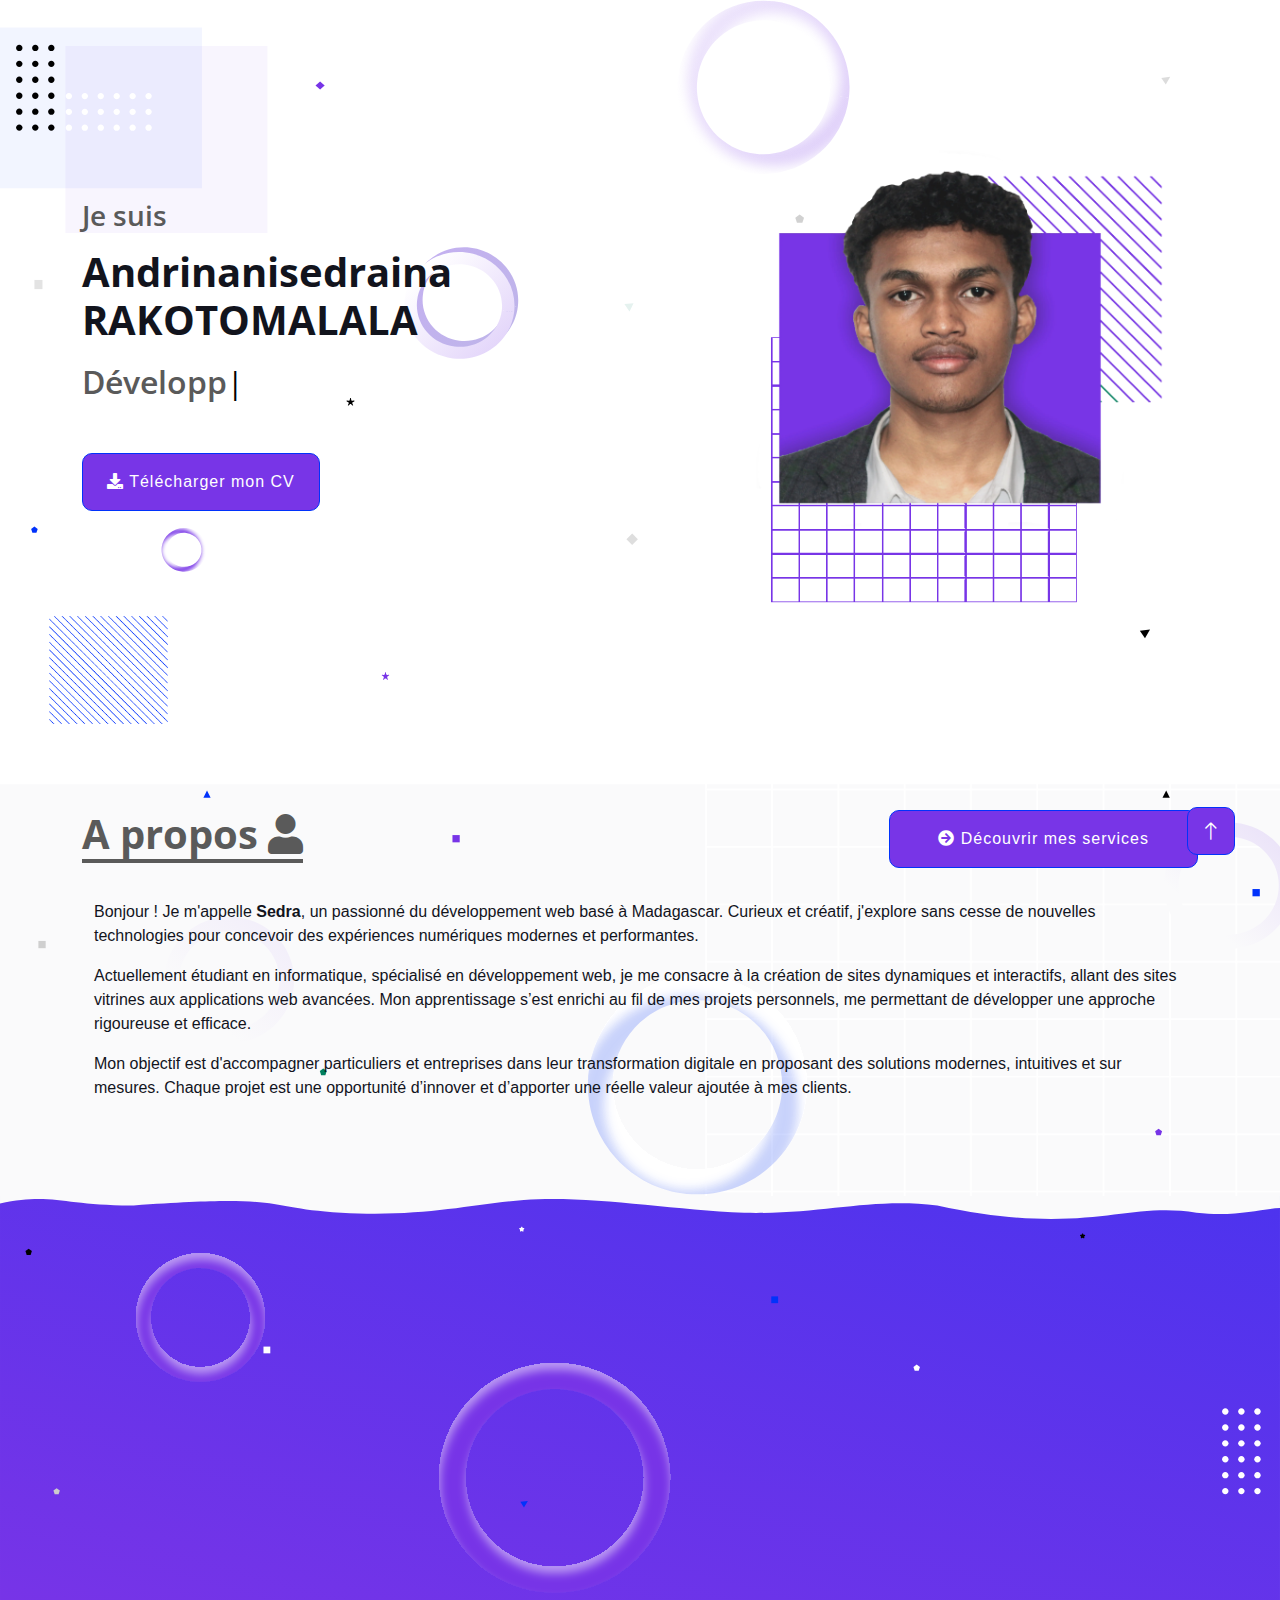
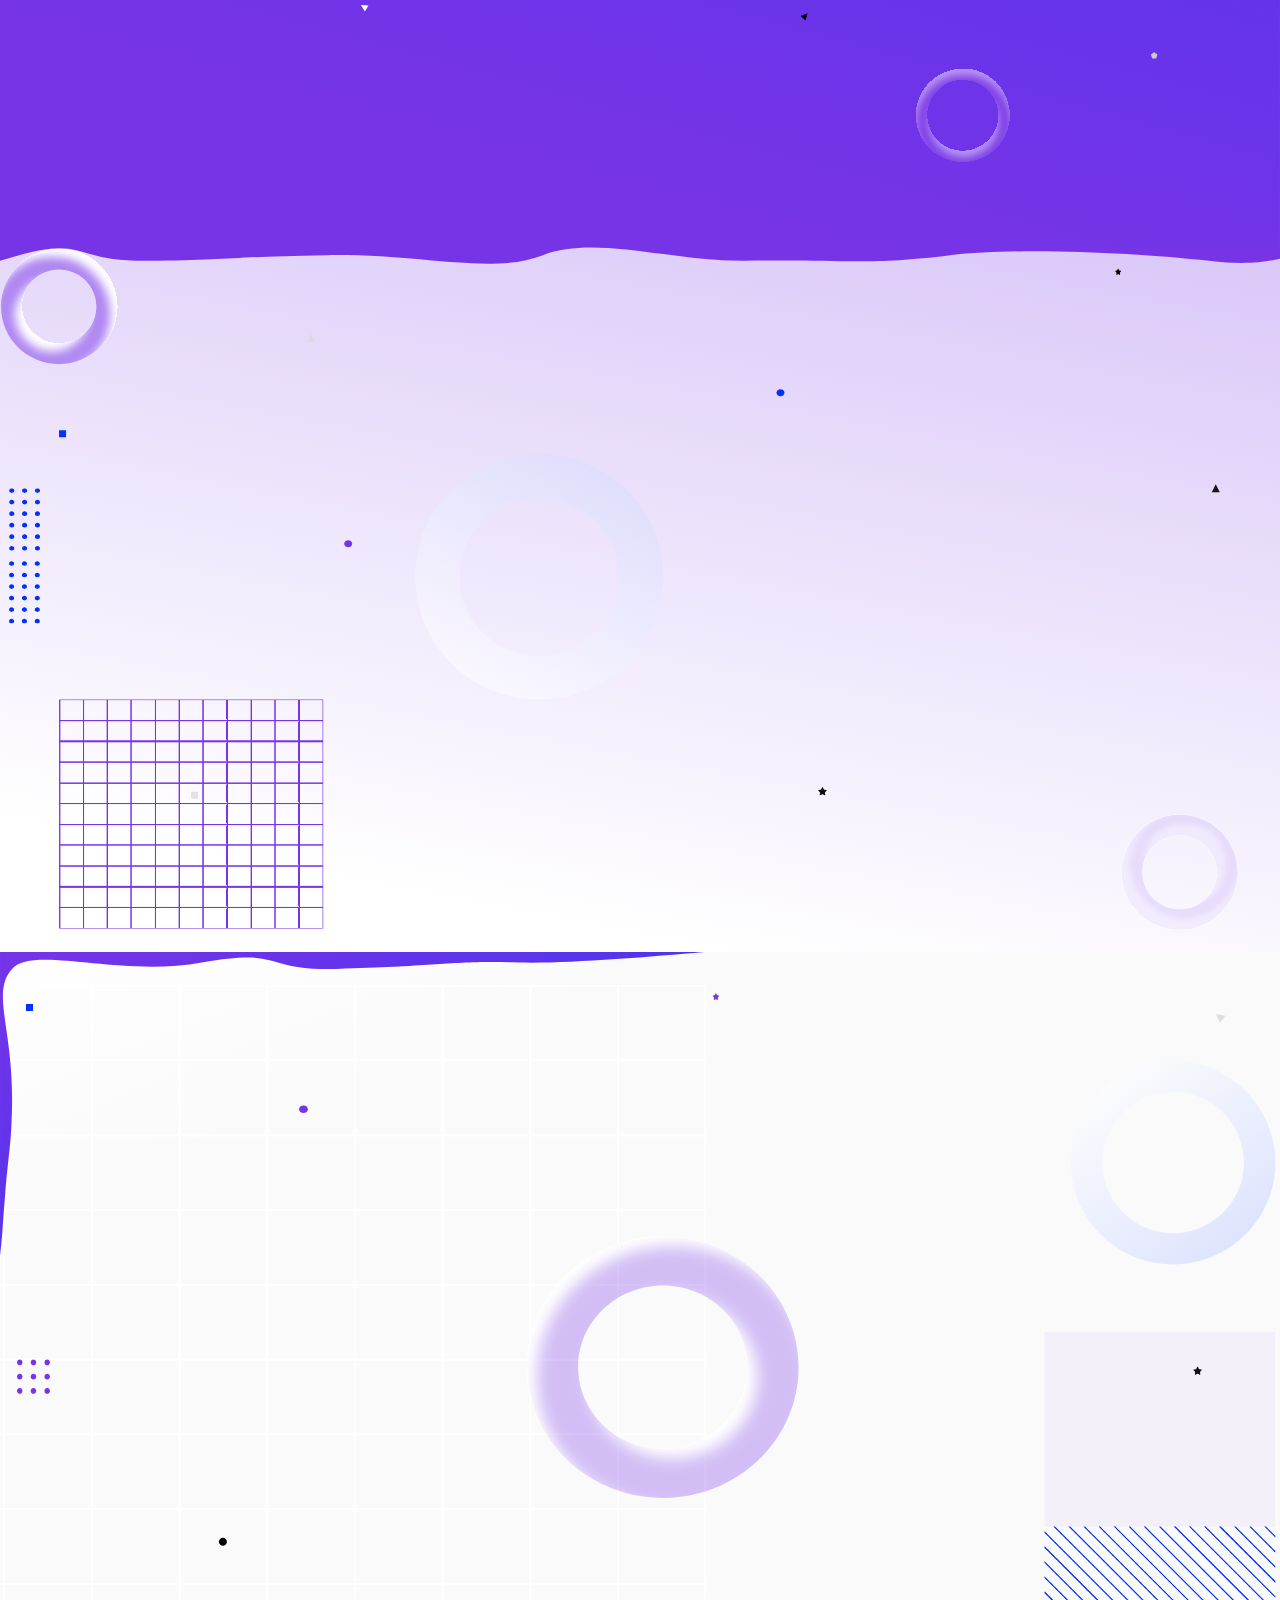
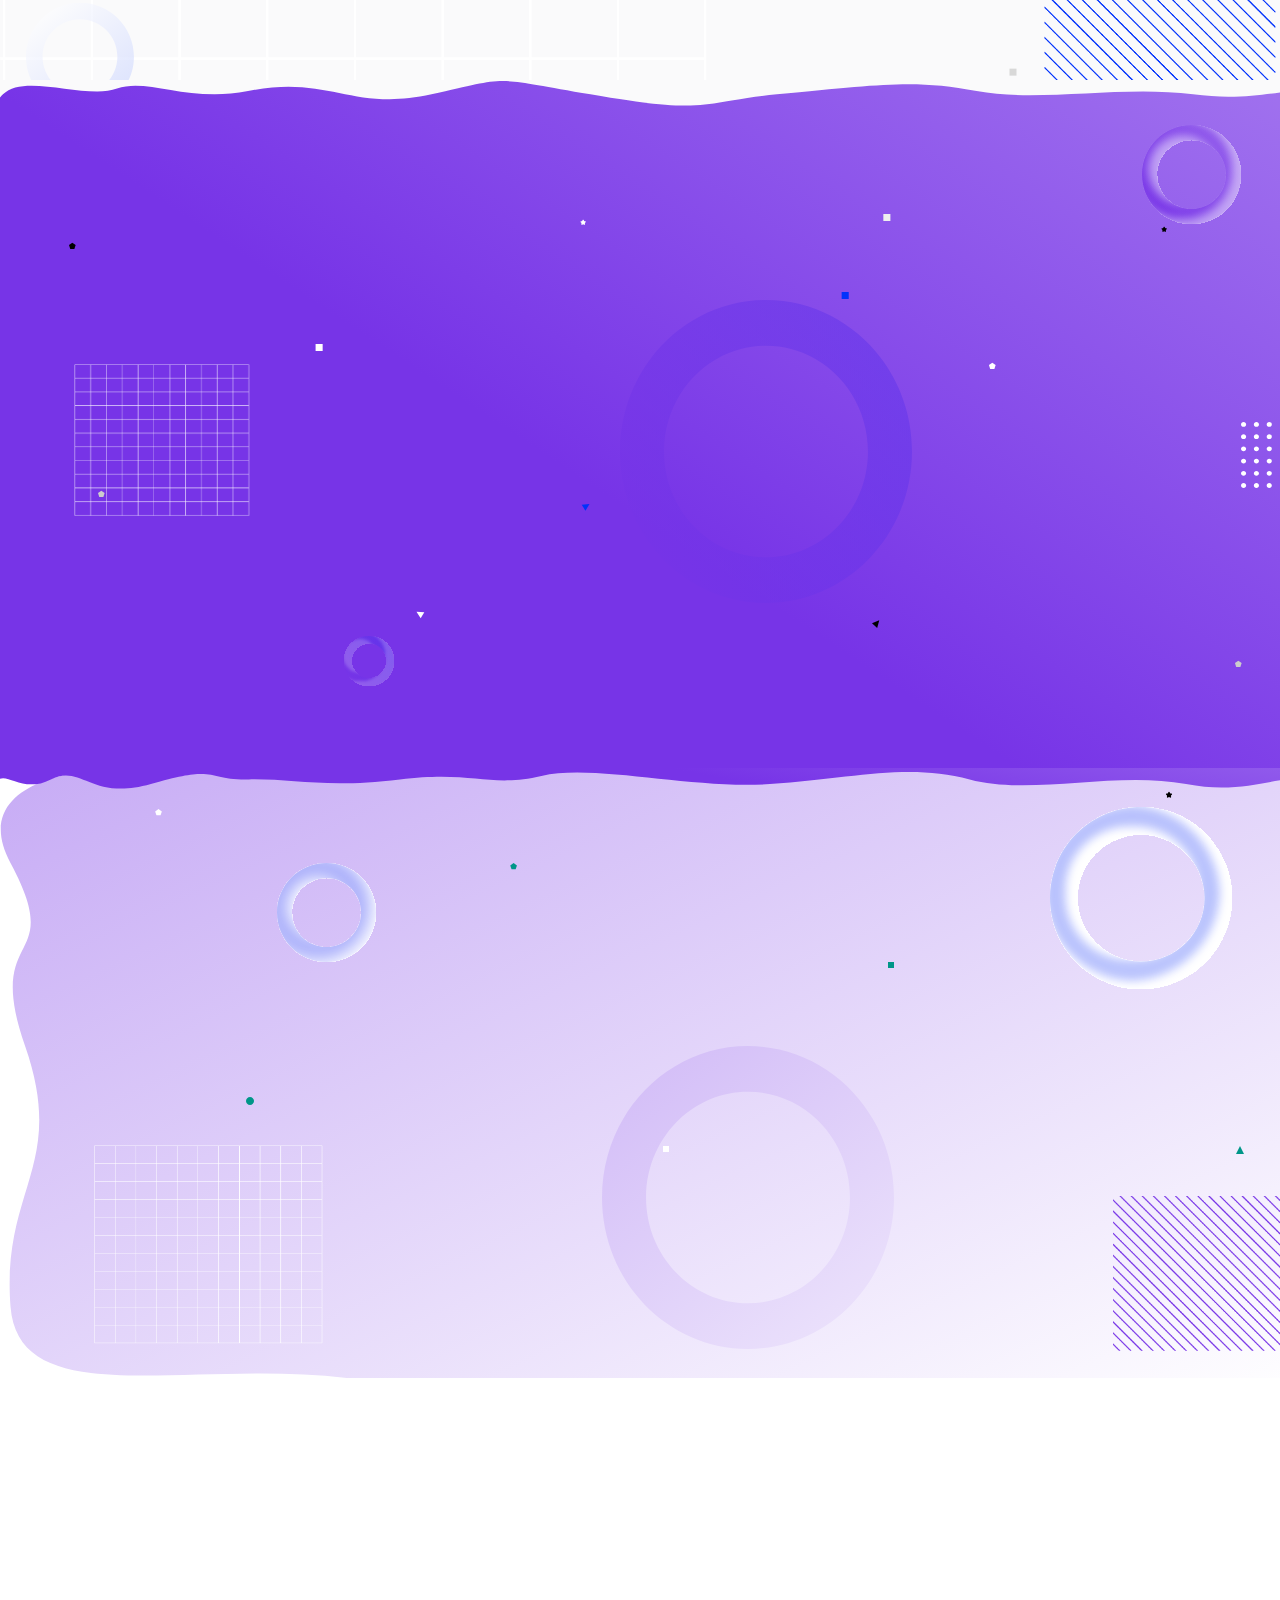
==== commit af40445b: "Update index.html" ====
--- a/index.html
+++ b/index.html
@@ -81,7 +81,7 @@
                     </div>
 
                     <div class="col-lg-6 text-center wow fadeInRight" data-wow-delay="0.5s" style="position: relative;">
-                        <img src="img/profilenew.png" class="img-fluid profile-img wow fadeIn" data-wow-delay="1s" alt="Mon Image">
+                        <img src="img/profilenew.webp" class="img-fluid profile-img wow fadeIn" data-wow-delay="1s" alt="Mon Image">
 
                     </div>
                 </div>
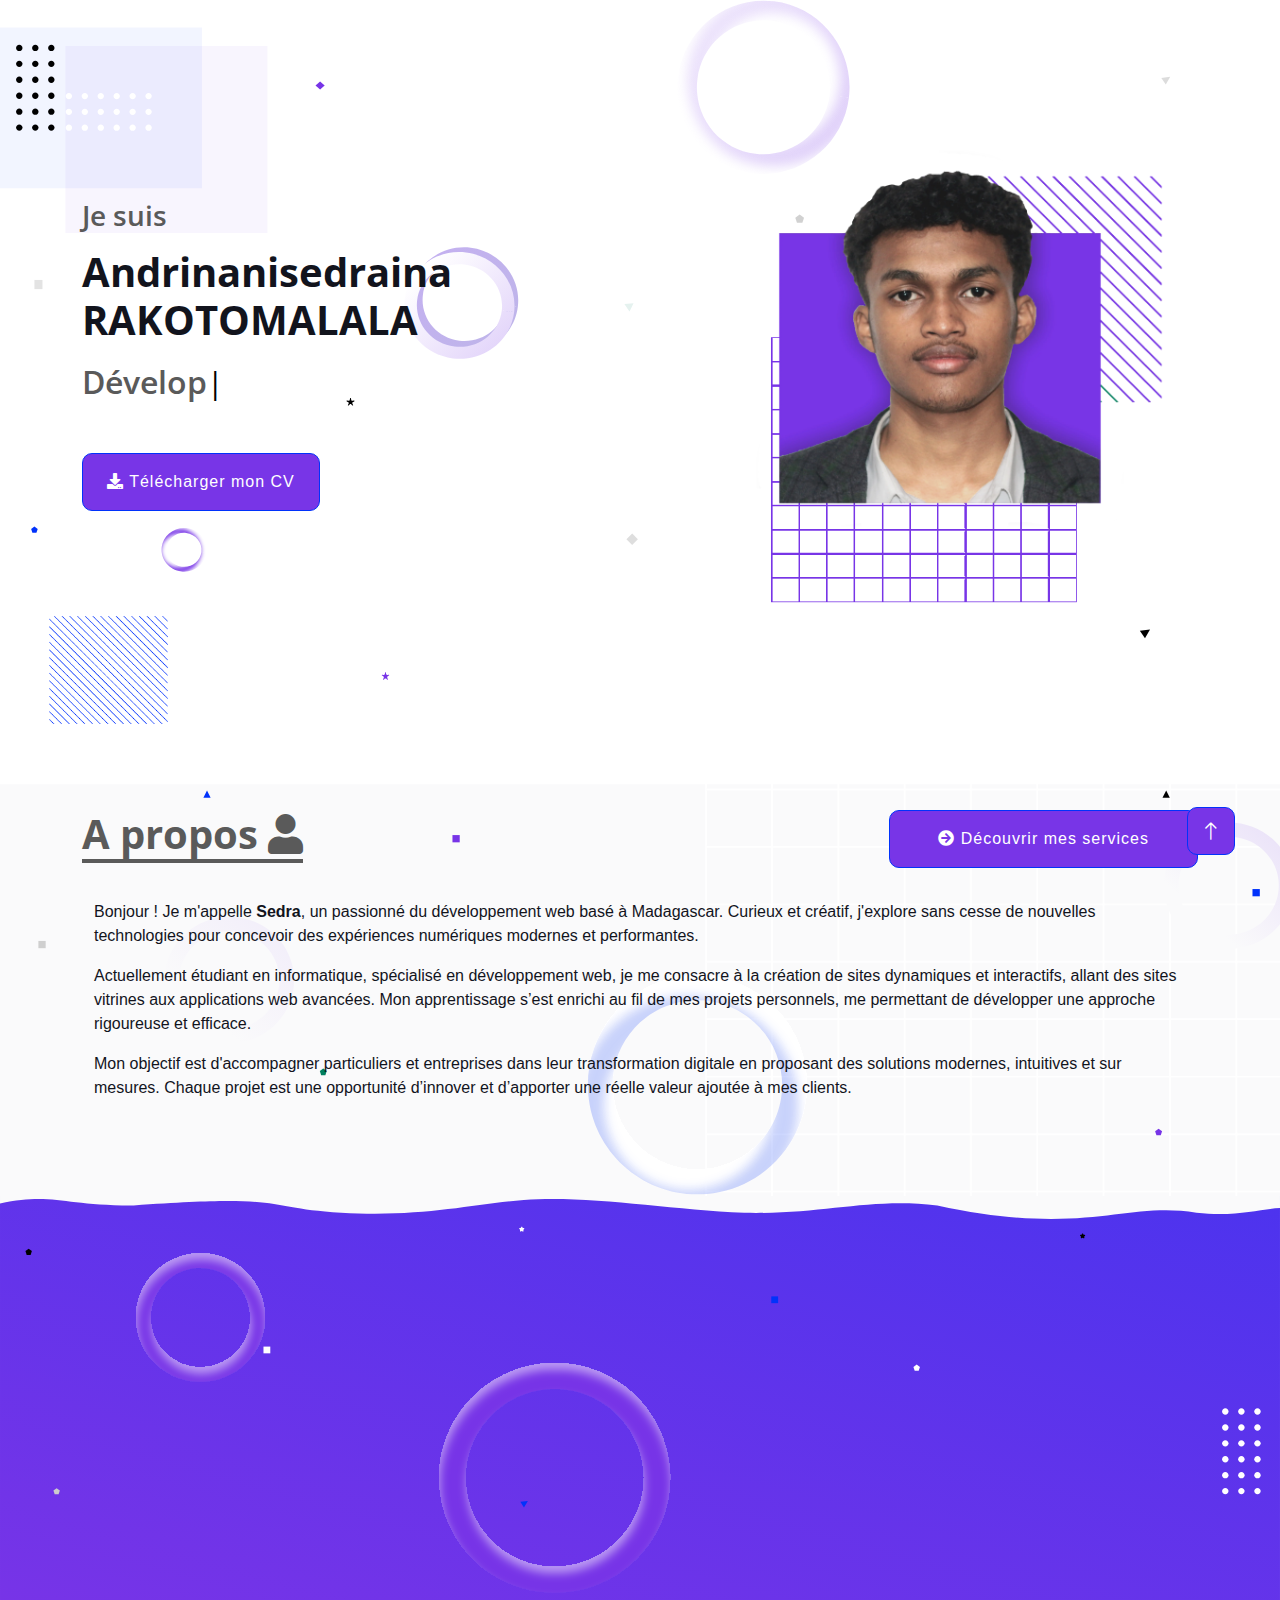
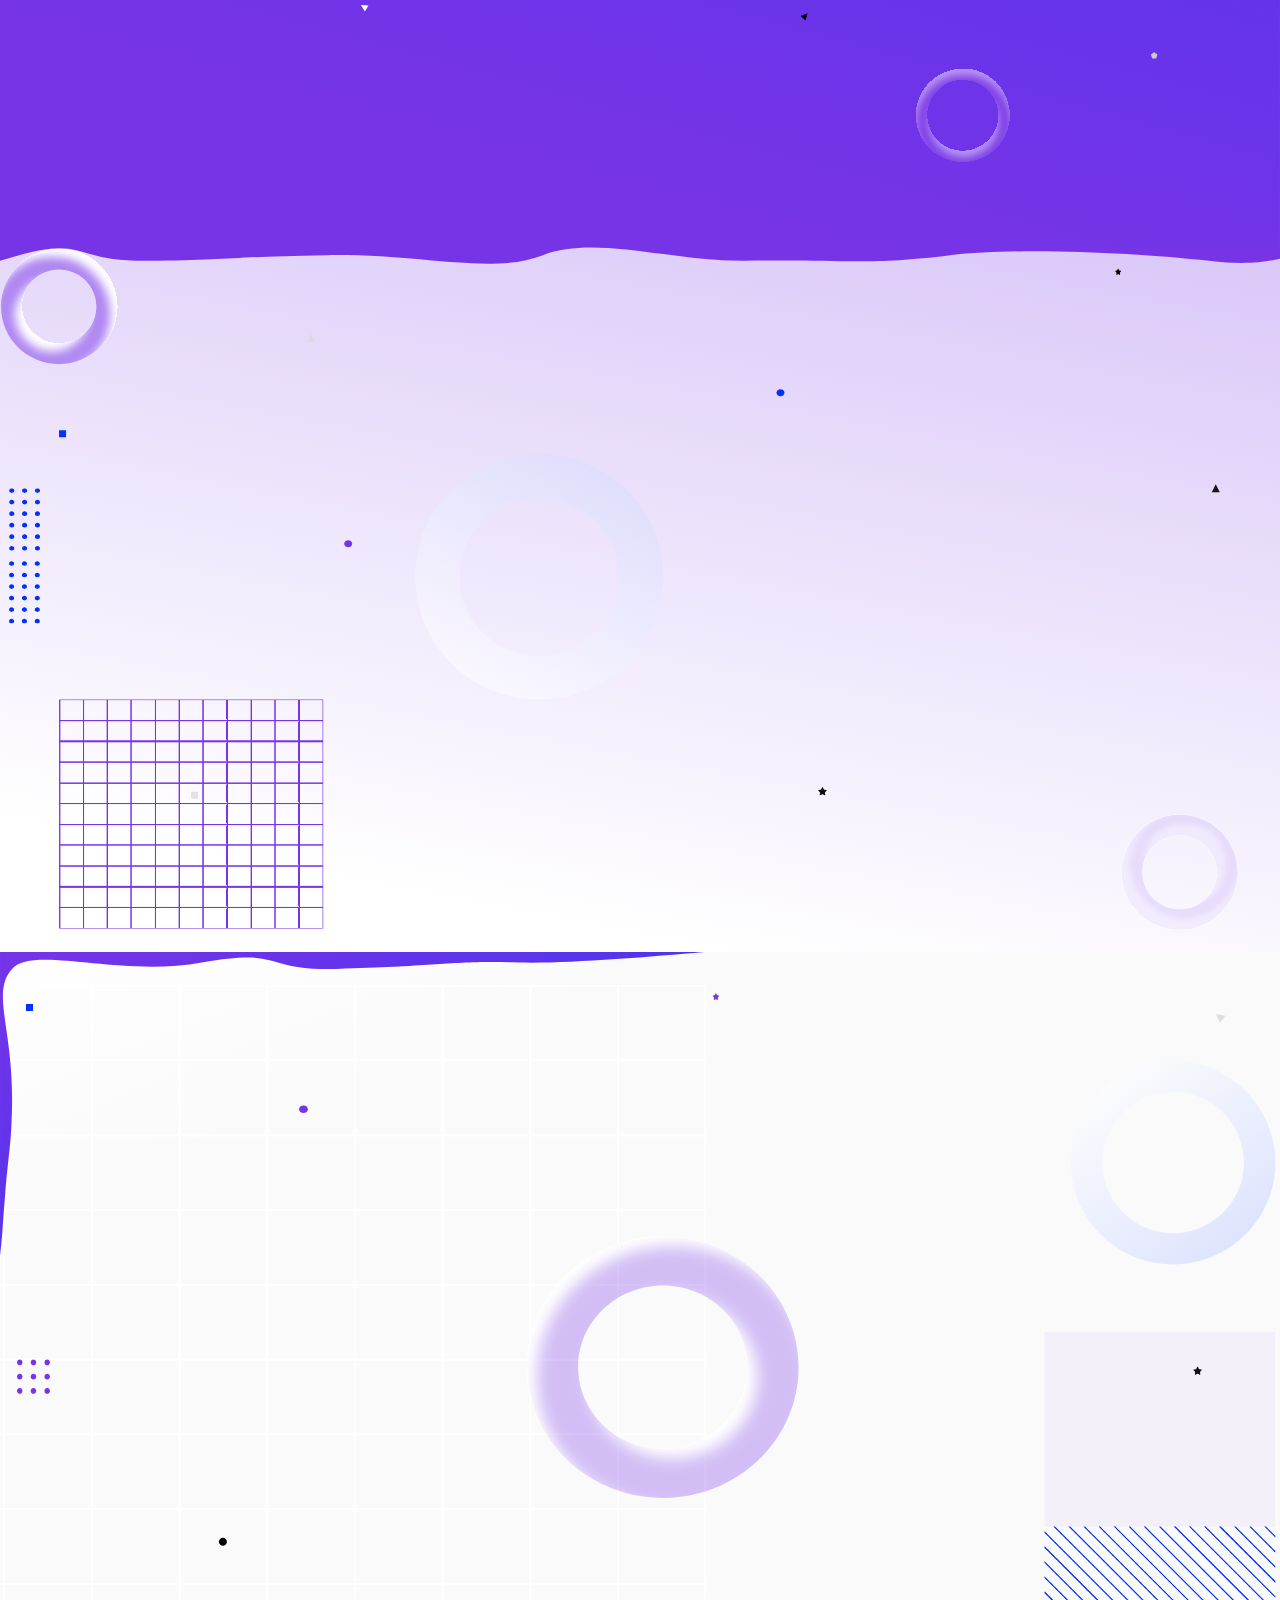
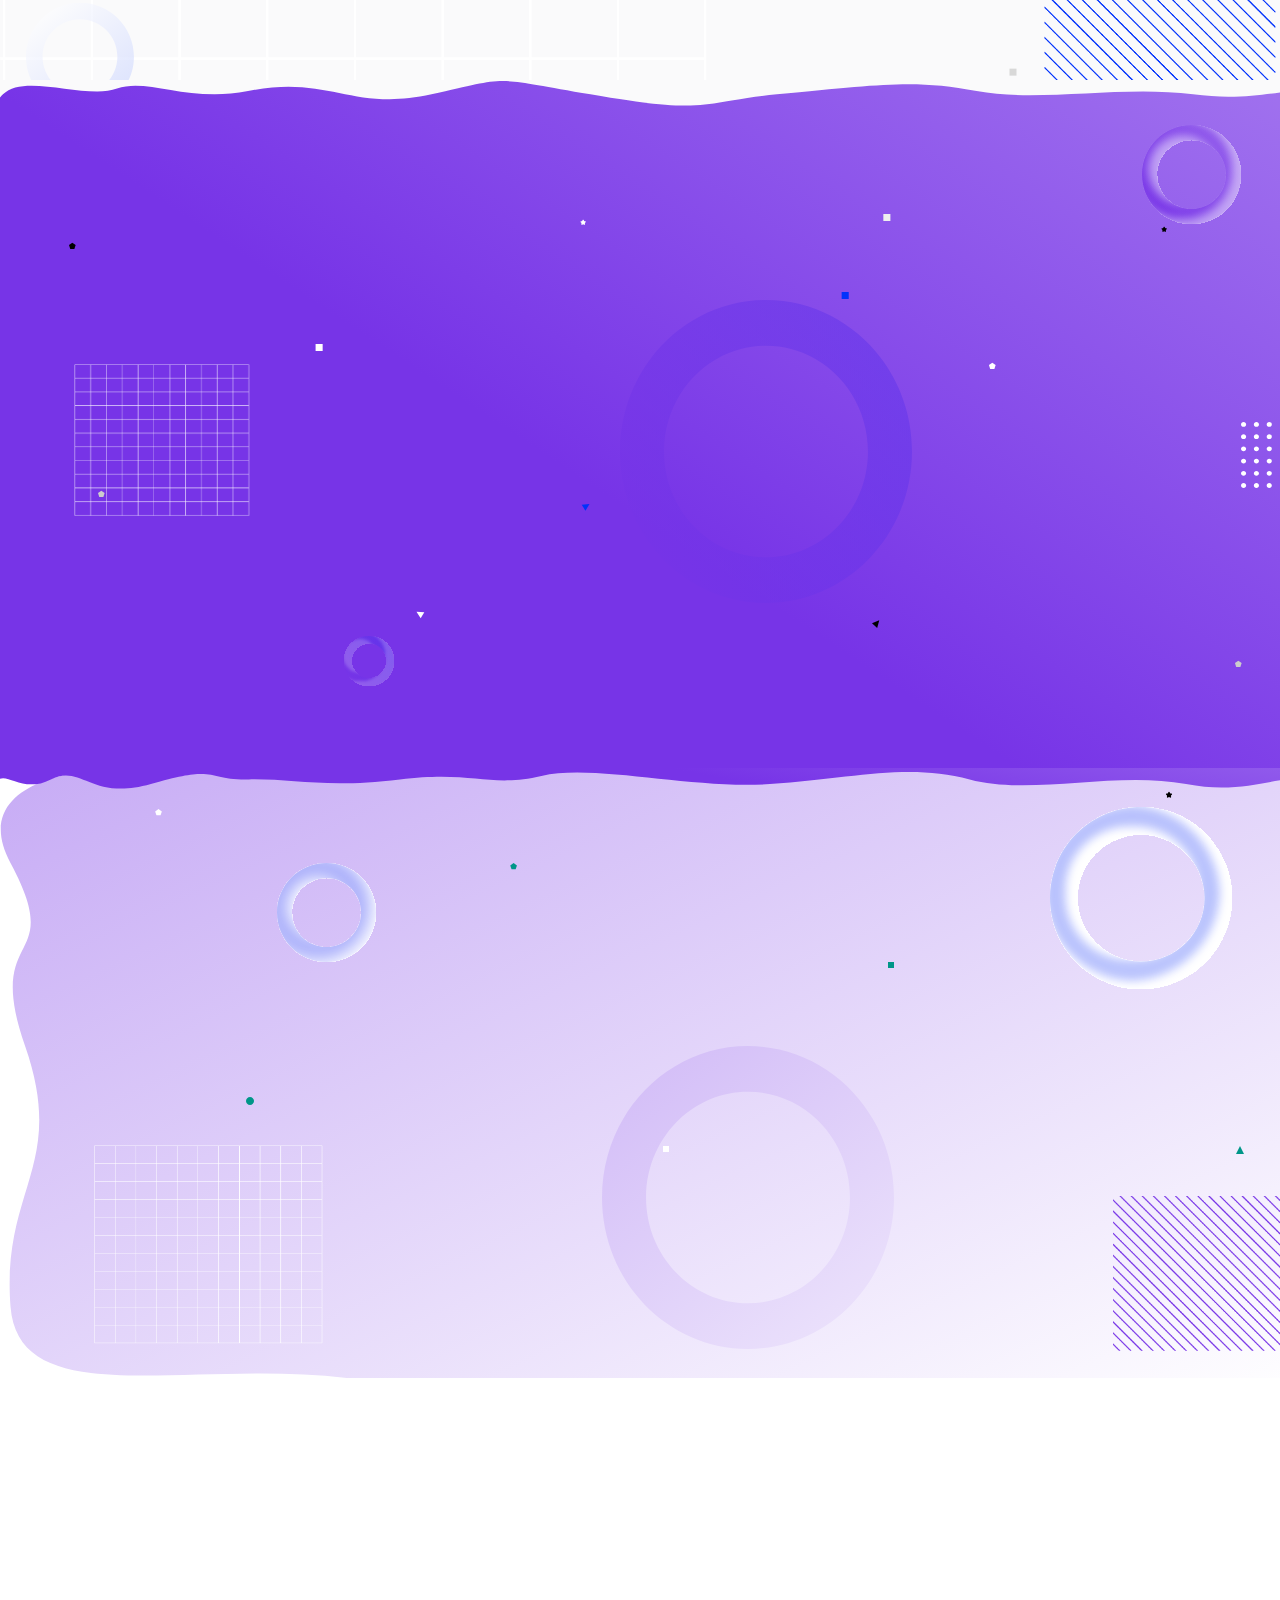
==== commit 9da6da22: "Update index.html" ====
--- a/index.html
+++ b/index.html
@@ -457,9 +457,9 @@
                                     <a class="btn btn-lg-square btn-outline-secondary border-2 mx-1" href="img/project-1.webp" data-lightbox="portfolio">
                                         <i class="fa fa-eye"></i>
                                     </a>
-                                    <!-- <a class="btn btn-lg-square btn-outline-secondary border-2 mx-1" href="#">
+                                    <a class="btn btn-lg-square btn-outline-secondary border-2 mx-1" href="https://gestionnotes.byethost22.com">
                                         <i class="fa fa-link"></i>
-                                    </a> -->
+                                    </a>
                                 </div>
                             </div>
                         </div>
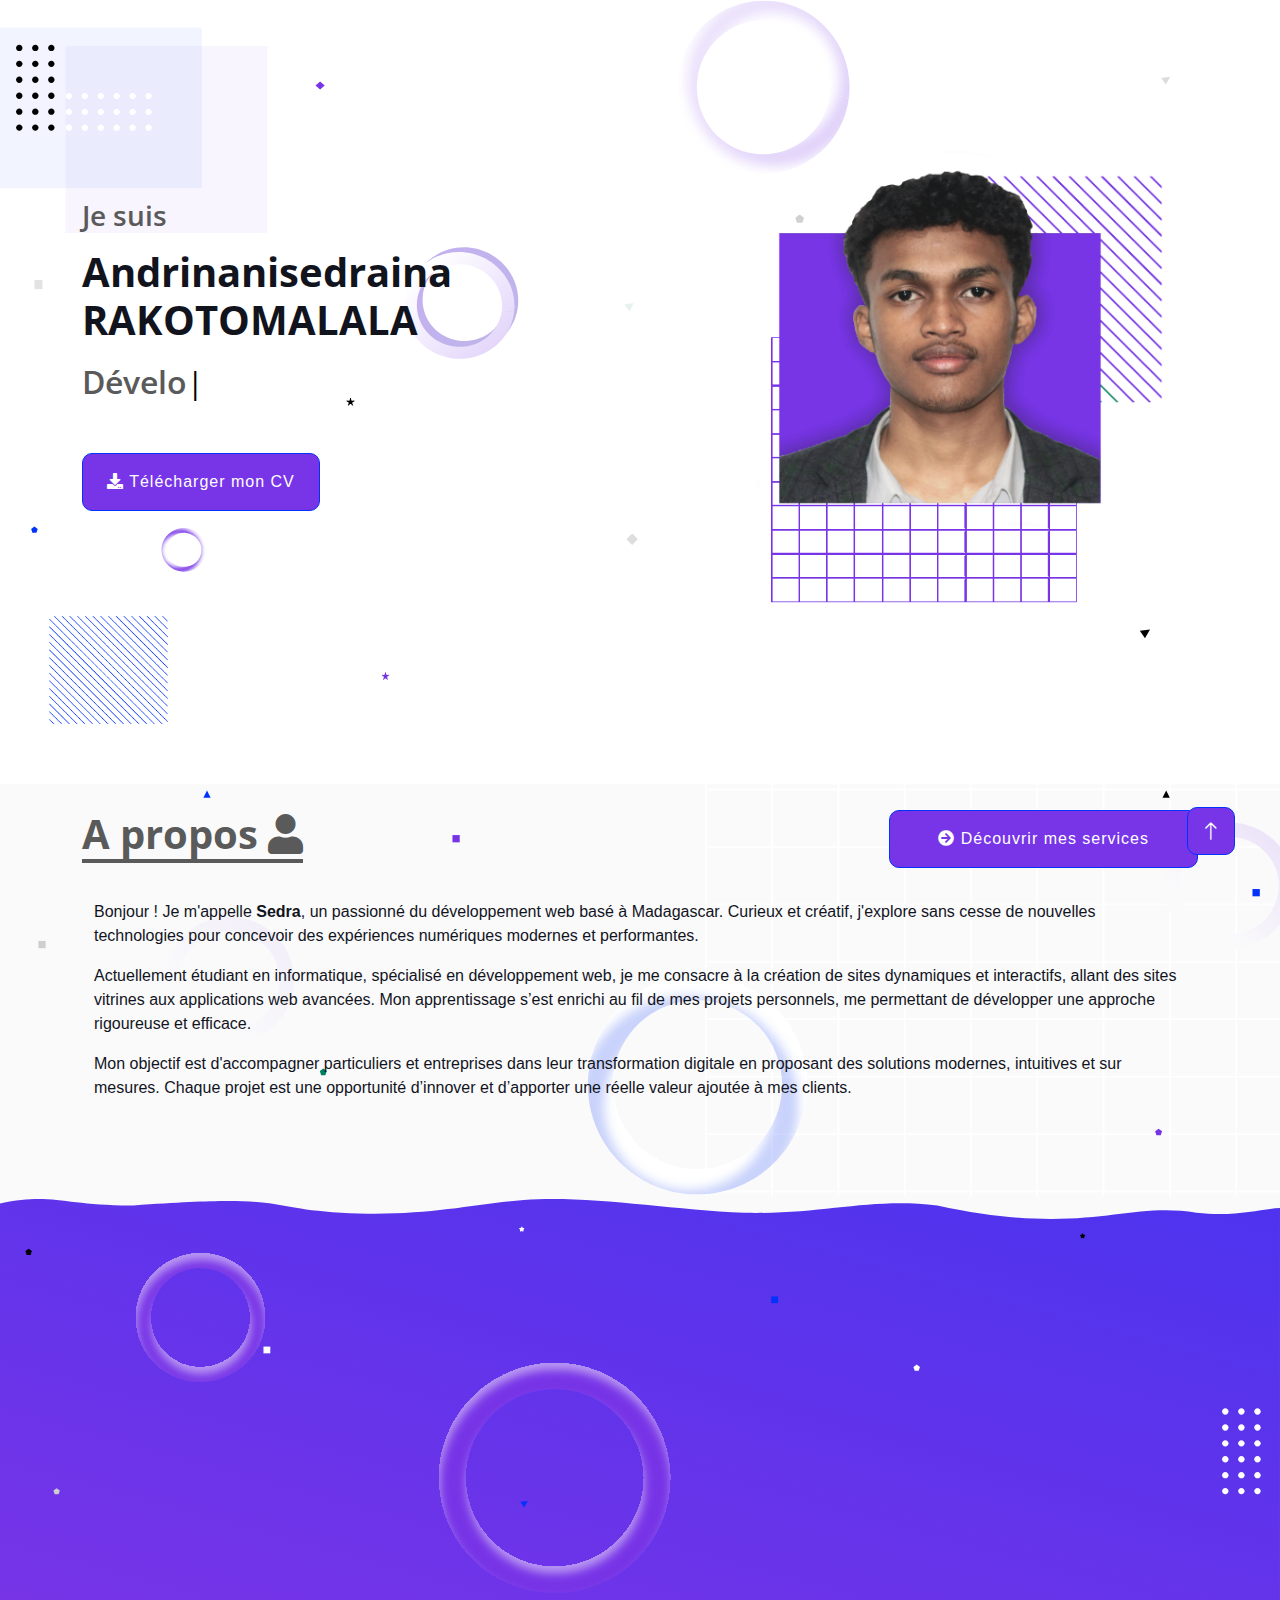
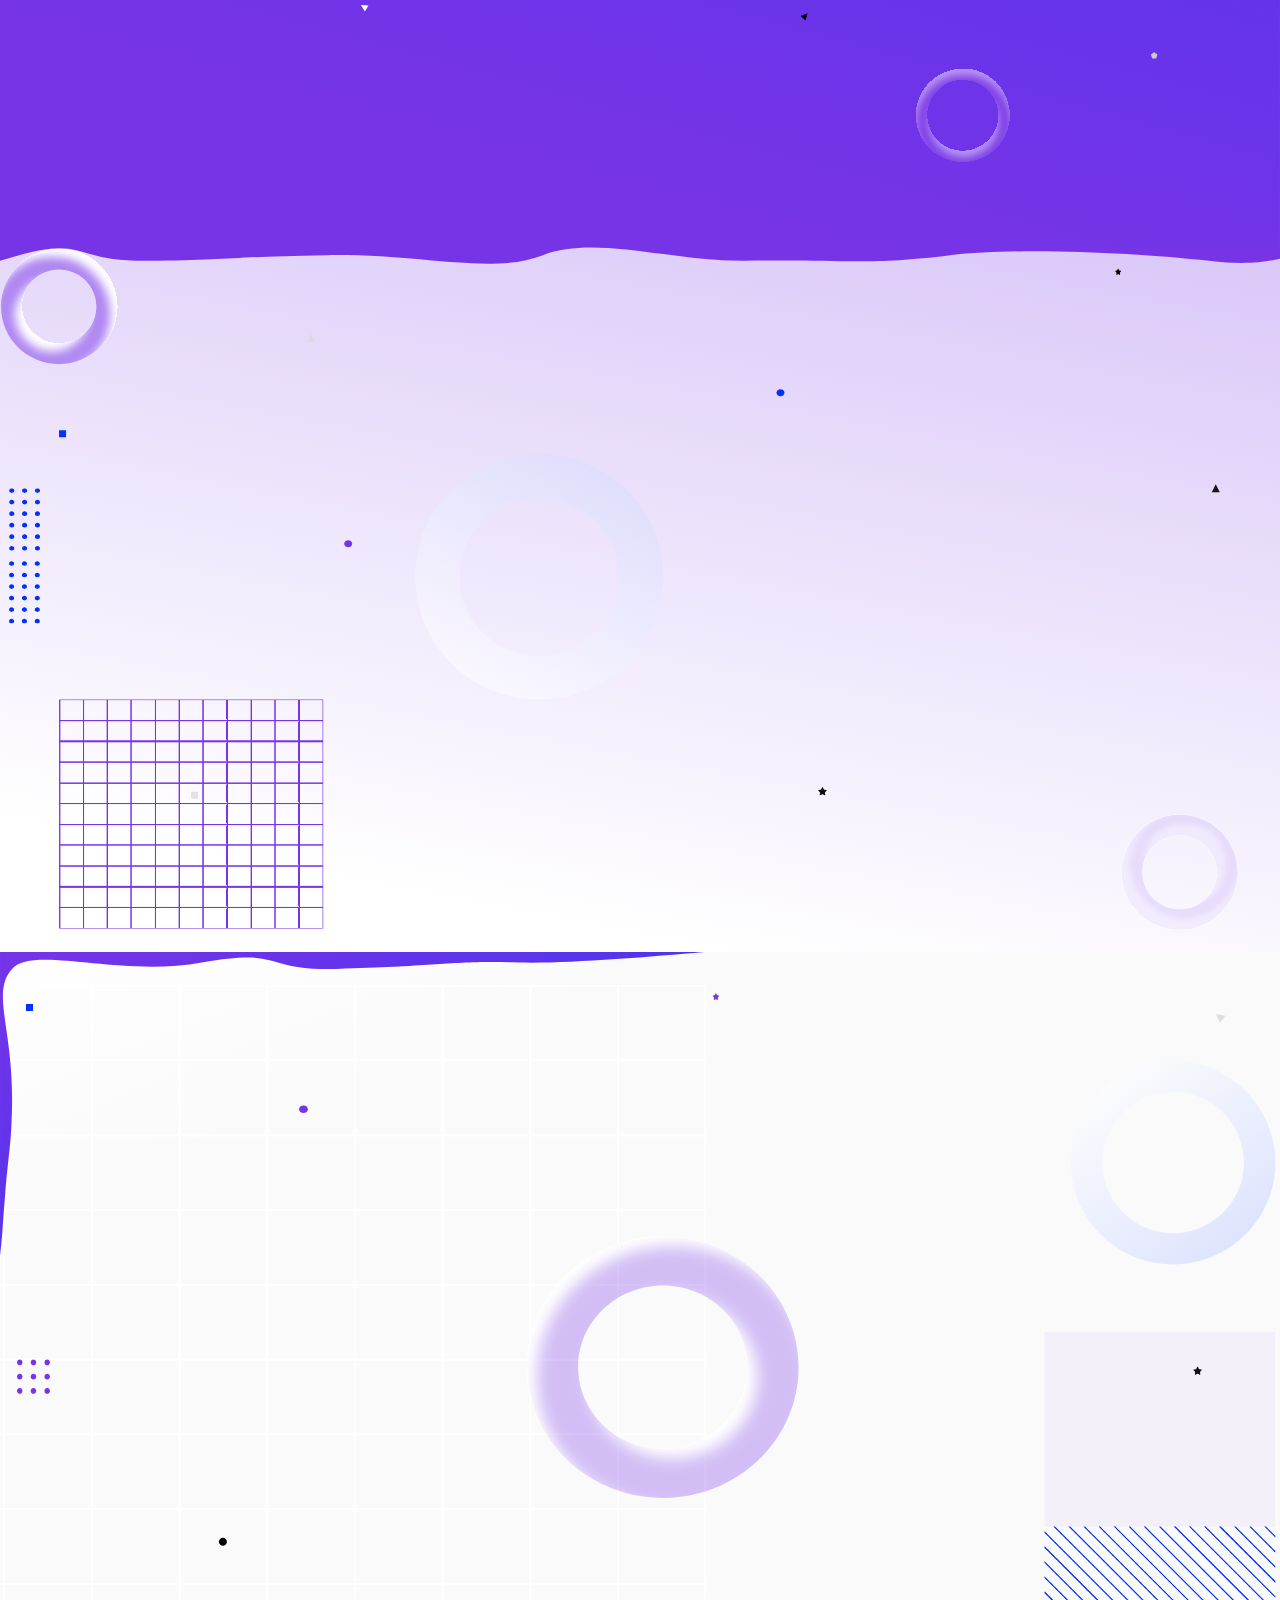
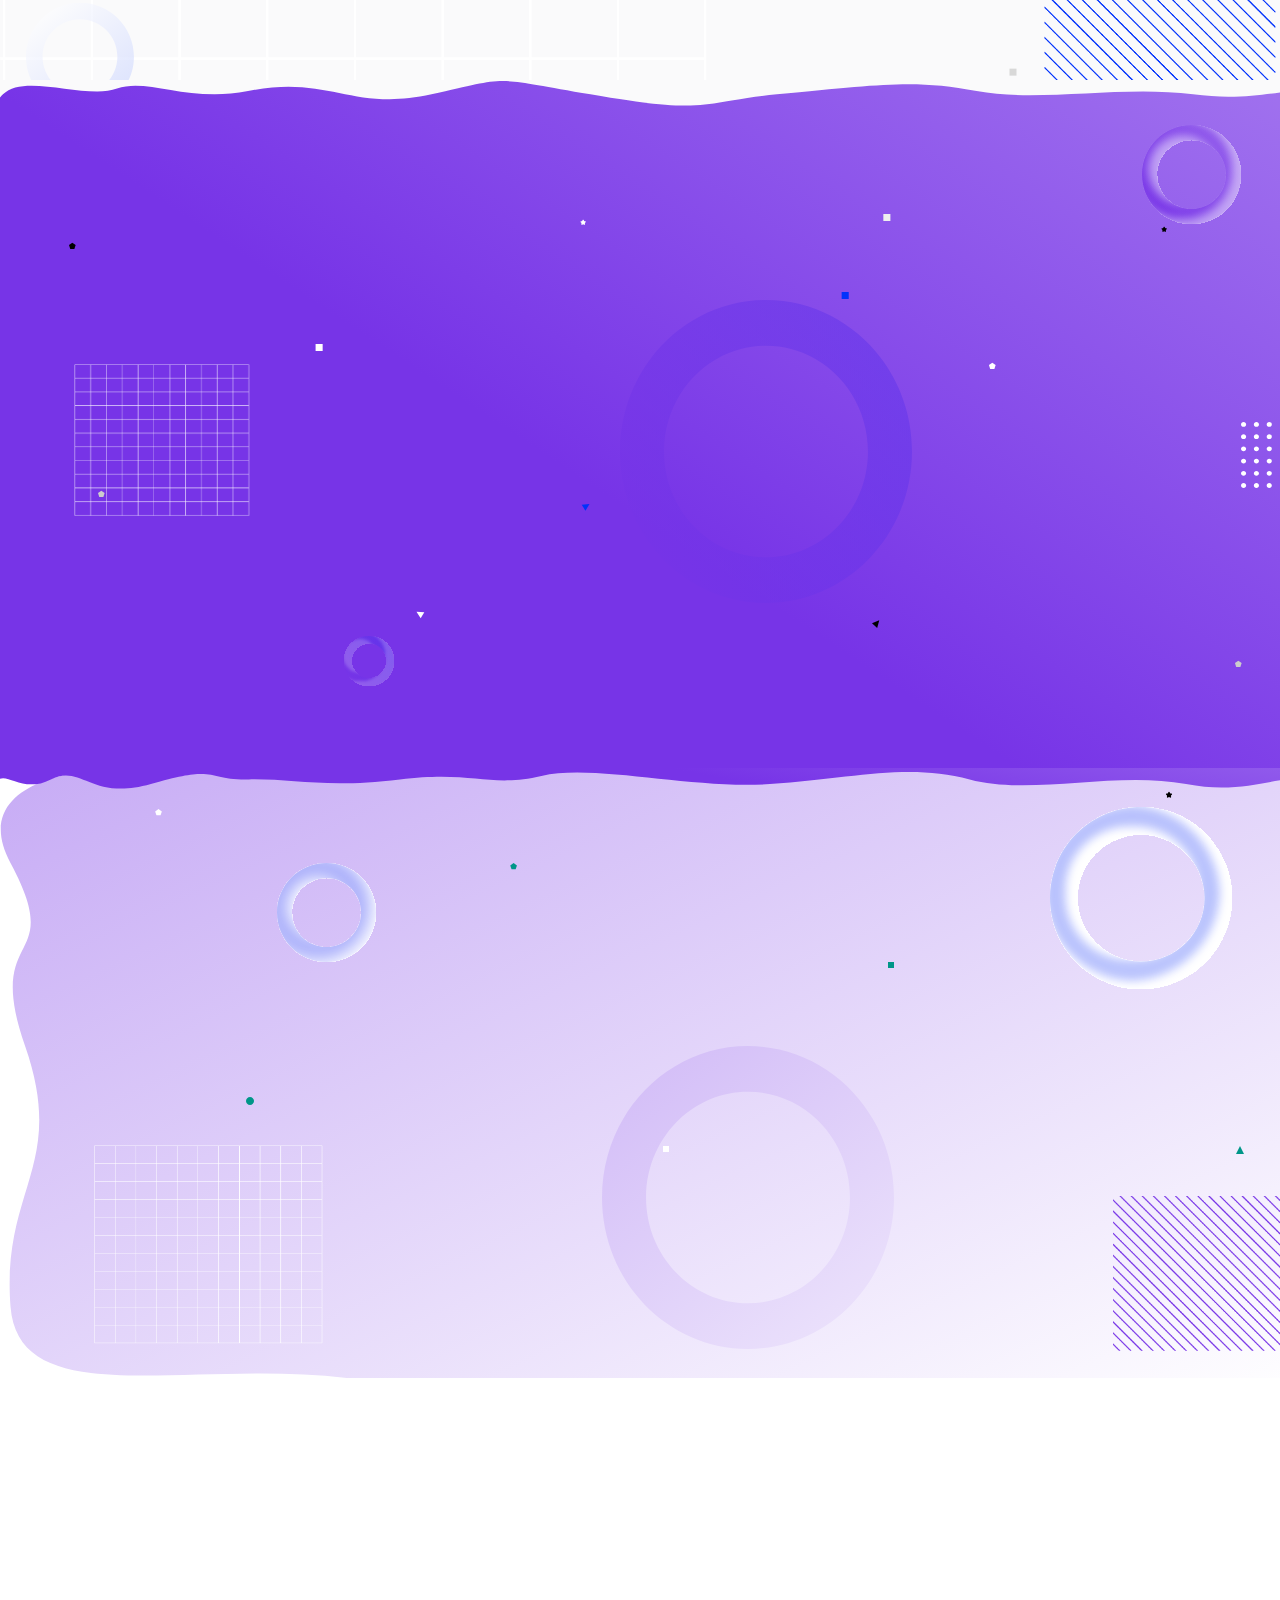
==== commit 278662b5: "Update index.html" ====
--- a/index.html
+++ b/index.html
@@ -397,8 +397,8 @@
                     <div class="col-lg-6 text-lg-end">
                         <ul class="list-inline mx-n3 mb-0" id="portfolio-flters">
                             <li class="mx-3 active" data-filter="*">Tous</li>
-                            <li class="mx-3" data-filter=".first">Site de gestion</li>
-                            <li class="mx-3" data-filter=".second">Site vitrine</li>
+                            <li class="mx-3" data-filter=".first">Sites de gestion</li>
+                            <li class="mx-3" data-filter=".second">Sites vitrine</li>
                         </ul>
                     </div>
                         
@@ -425,7 +425,7 @@
                         </div>
                     </div>
 
-                    <div class="col-lg-4 col-md-6 portfolio-item firstwow fadeInLeft" data-wow-delay="0.1s">
+                    <div class="col-lg-4 col-md-6 portfolio-item first wow fadeInLeft" data-wow-delay="0.1s">
                         <div class="portfolio-img scaleanim border bordeer rounded overflow-hidden">
                             <img class="img-fluid" src="img/project-2.webp" alt="Projet 2">
                             <div class="portfolio-overlay">
@@ -446,7 +446,7 @@
                         </div>
                     </div>
 
-                    <div class="col-lg-4 col-md-6 portfolio-item firstwow fadeInRight" data-wow-delay="0.1s">
+                    <div class="col-lg-4 col-md-6 portfolio-item first wow fadeInRight" data-wow-delay="0.1s">
                         <div class="portfolio-img scaleanim border bordeer rounded overflow-hidden">
                             <img class="img-fluid" src="img/project-1.webp" alt="Projet 3">
                             <div class="portfolio-overlay">
@@ -457,14 +457,14 @@
                                     <a class="btn btn-lg-square btn-outline-secondary border-2 mx-1" href="img/project-1.webp" data-lightbox="portfolio">
                                         <i class="fa fa-eye"></i>
                                     </a>
-                                    <a class="btn btn-lg-square btn-outline-secondary border-2 mx-1" href="https://gestionnotes.byethost22.com">
+                                    <!-- <a class="btn btn-lg-square btn-outline-secondary border-2 mx-1" href="#">
                                         <i class="fa fa-link"></i>
-                                    </a>
+                                    </a> -->
                                 </div>
                             </div>
                         </div>
                     </div>
-                    <div class="col-lg-4 col-md-6 portfolio-item secondwow">
+                    <div class="col-lg-4 col-md-6 portfolio-item second wow">
                         <div class="portfolio-img scaleanim border bordeer rounded overflow-hidden fadeInRight" data-wow-delay="0.1s">
                             <img class="img-fluid" src="img/project-4.webp" alt="Projet 4">
                             <div class="portfolio-overlay">
@@ -482,7 +482,7 @@
                             </div>
                         </div>
                     </div>
-                    <div class="col-lg-4 col-md-6 portfolio-item secondwow fadeInLeft" data-wow-delay="0.1s">
+                    <div class="col-lg-4 col-md-6 portfolio-item second wow fadeInLeft" data-wow-delay="0.1s">
                         <div class="portfolio-img scaleanim border bordeer rounded overflow-hidden">
                             <img class="img-fluid" src="img/project-5.webp" alt="Projet 5">
                             <div class="portfolio-overlay">
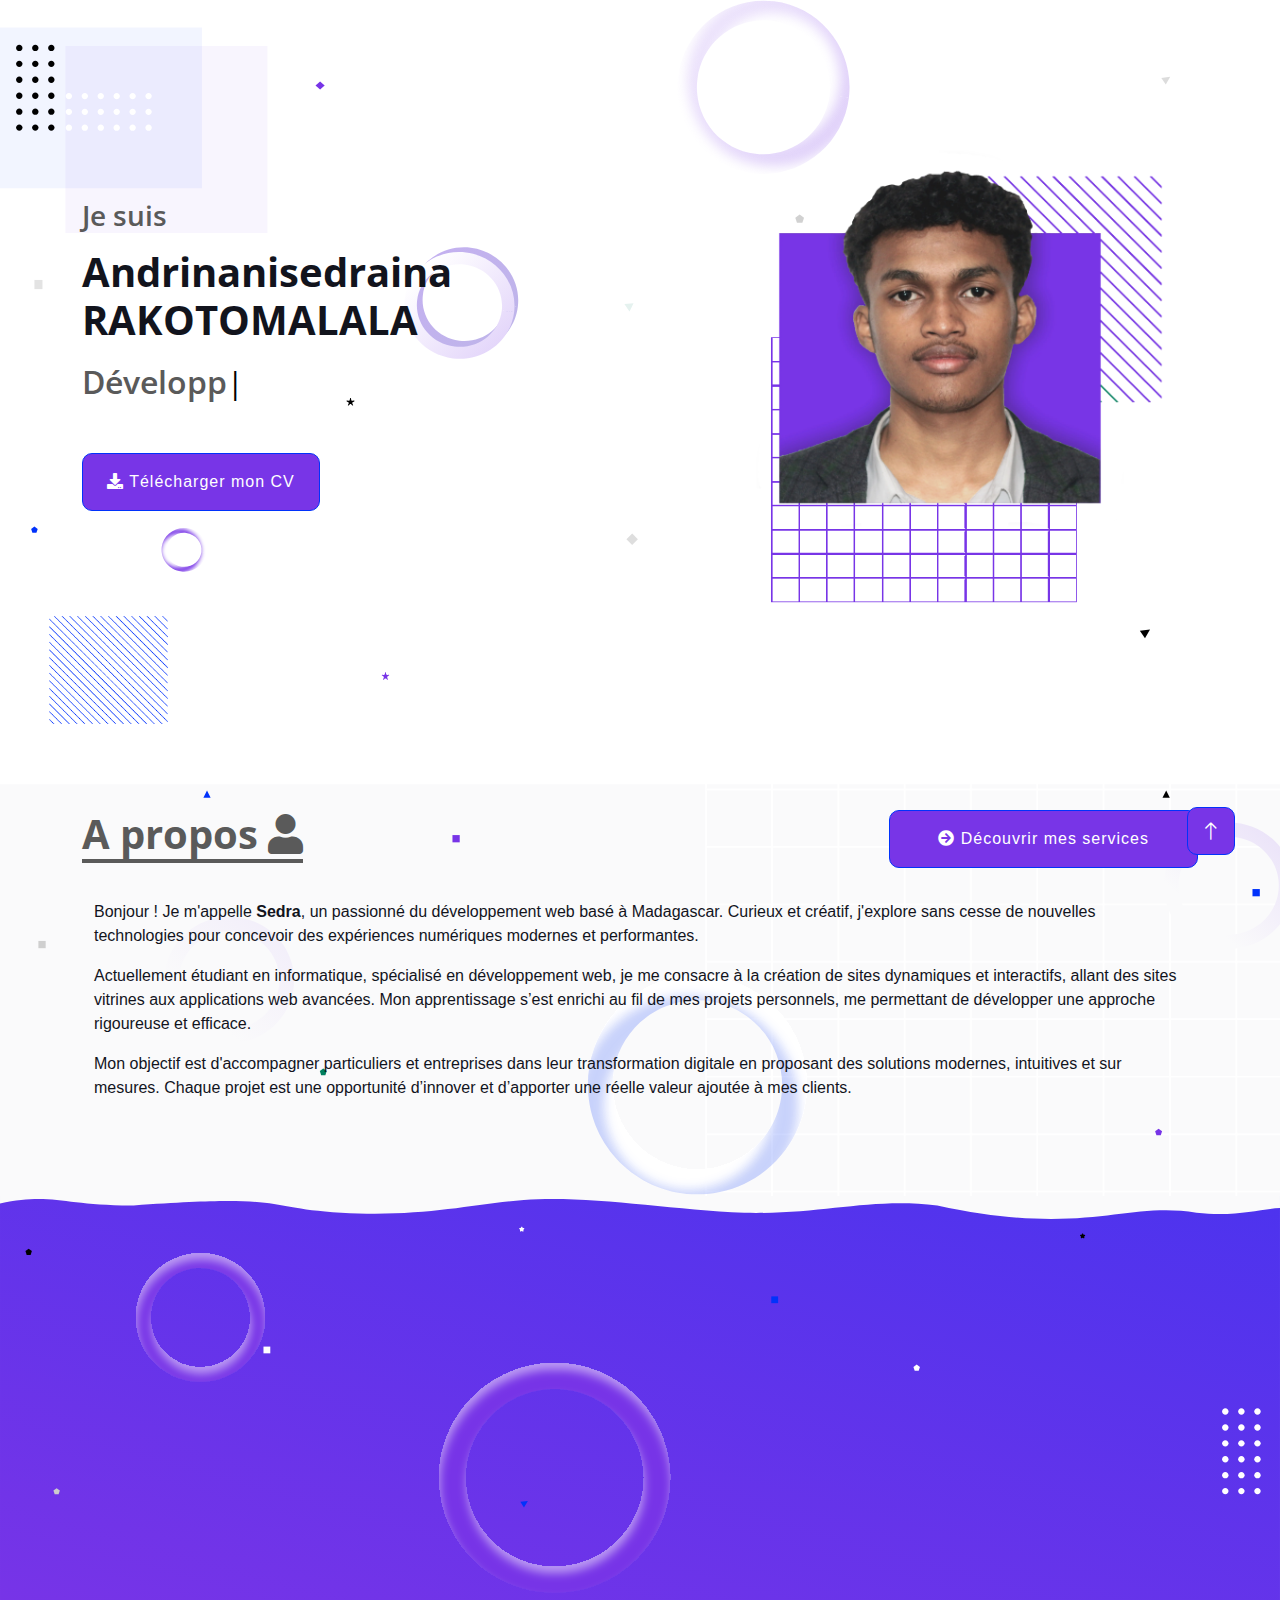
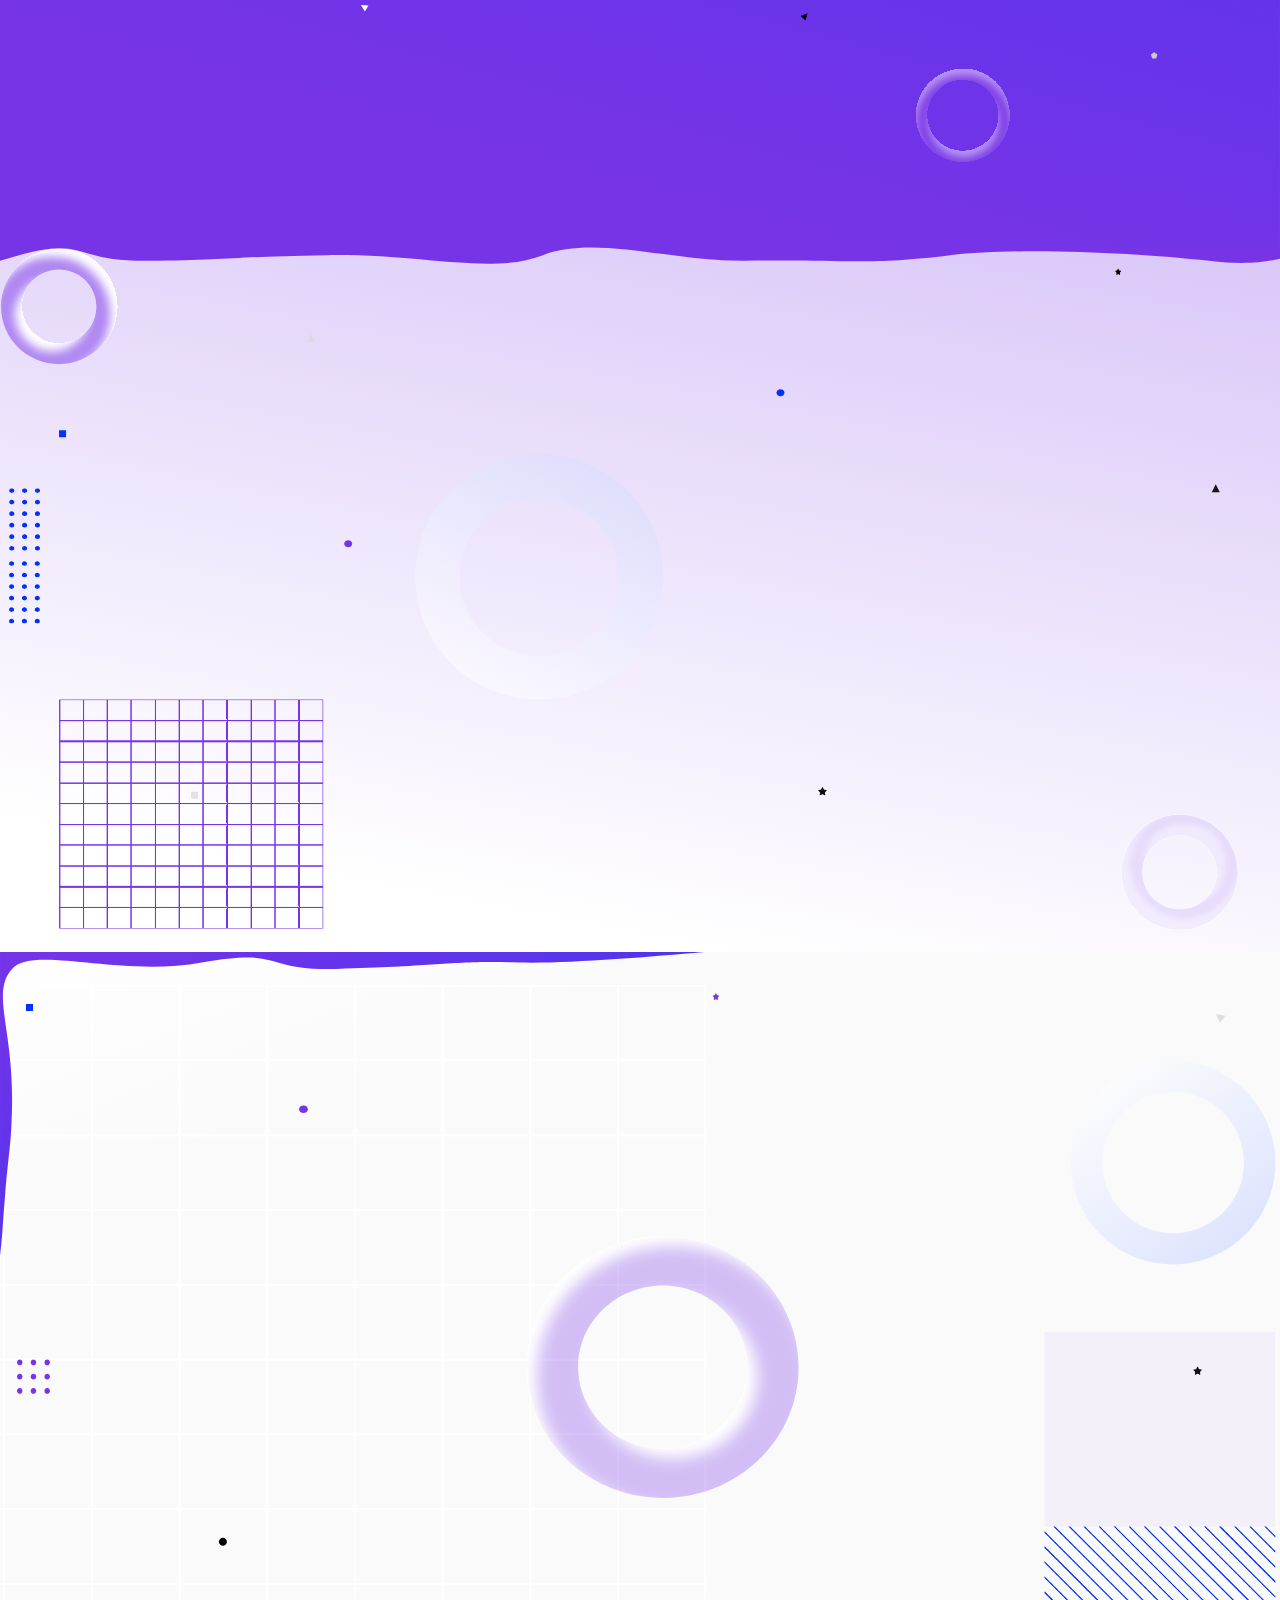
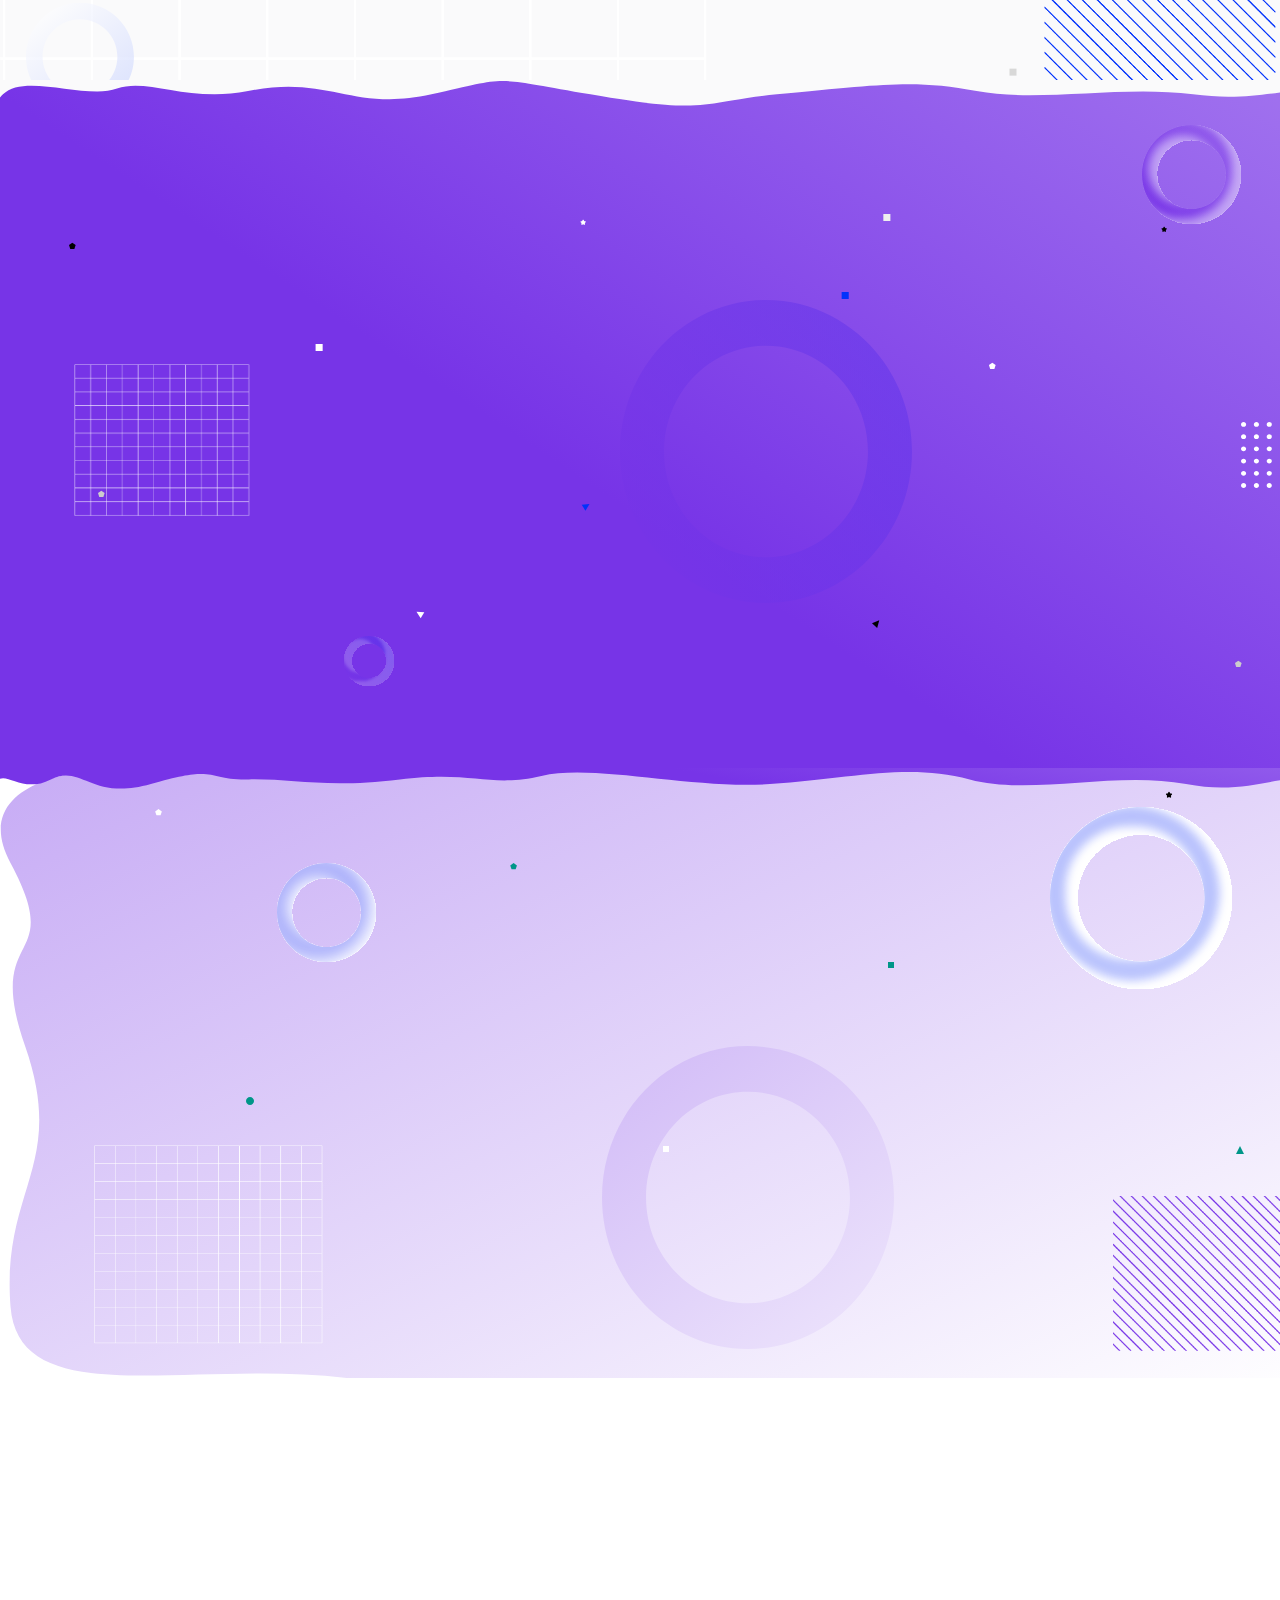
==== commit 6b596de3: "Update index.html" ====
--- a/index.html
+++ b/index.html
@@ -147,7 +147,7 @@
                                 <span class="fw-bold">70%</span>
                             </div>
                             <div class="progress rounded-pill">
-                                <div class="progress-bar rounded-pill" role="progressbar" style="background-color:#5629c2; width: 70%" aria-valuenow="65" aria-valuemin="0" aria-valuemax="100"></div>
+                                <div class="progress-bar rounded-pill" role="progressbar" style="background-color:#5629c2; width: 70%" aria-valuenow="70" aria-valuemin="0" aria-valuemax="100"></div>
                             </div>
                         </div>
 
@@ -173,11 +173,11 @@
 
                         <div class="skill scaleanim mb-4 p-3 shadow rounded bg-light wow fadeInUp">
                             <div class="d-flex justify-content-between align-items-center">
-                                <h5 class="fw-bold text-info"><i class="fas fa-paint-brush"></i> Lunacy</h5>
-                                <span class="fw-bold">60%</span>
-                            </div>
-                            <div class="progress rounded-pill">
-                                <div class="progress-bar bg-info rounded-pill" role="progressbar" style="width: 60%" aria-valuenow="60" aria-valuemin="0" aria-valuemax="100"></div>
+                                <h5 class="fw-bold" style="color:#5629c2;"><i class="fab fa-bootstrap"></i> Bootstrap</h5>
+                                <span class="fw-bold">90%</span>
+                            </div>
+                            <div class="progress rounded-pill">
+                                <div class="progress-bar rounded-pill" role="progressbar" style="background-color:#5629c2; width: 90%" aria-valuenow="90" aria-valuemin="0" aria-valuemax="100"></div>
                             </div>
                         </div>
                     </div>
--- a/css/style.css
+++ b/css/style.css
@@ -78,12 +78,12 @@
 /* code responsive */
 @media (max-width: 576px) { /* Écran mobile */
     .nav-pills .nav-link {
-        font-size: 16px !important; /* Réduit la taille du texte */
+        font-size: 13px !important; /* Réduit la taille du texte */
         padding: 8px !important; /* Ajuste le padding */
     }
 
     .nav-pills .nav-link i {
-        font-size: 16px !important; /* Diminue l'icône */
+        font-size: 13px !important; /* Diminue l'icône */
     }
 
     .display-6 {
@@ -782,6 +782,9 @@
         font-size: 18px !important;
         /* text-align: center; */
     }
+    #portfolio-flters li {
+         font-size: 12px !important;
+    }
 
     h5 {
         font-size: 18px !important;
